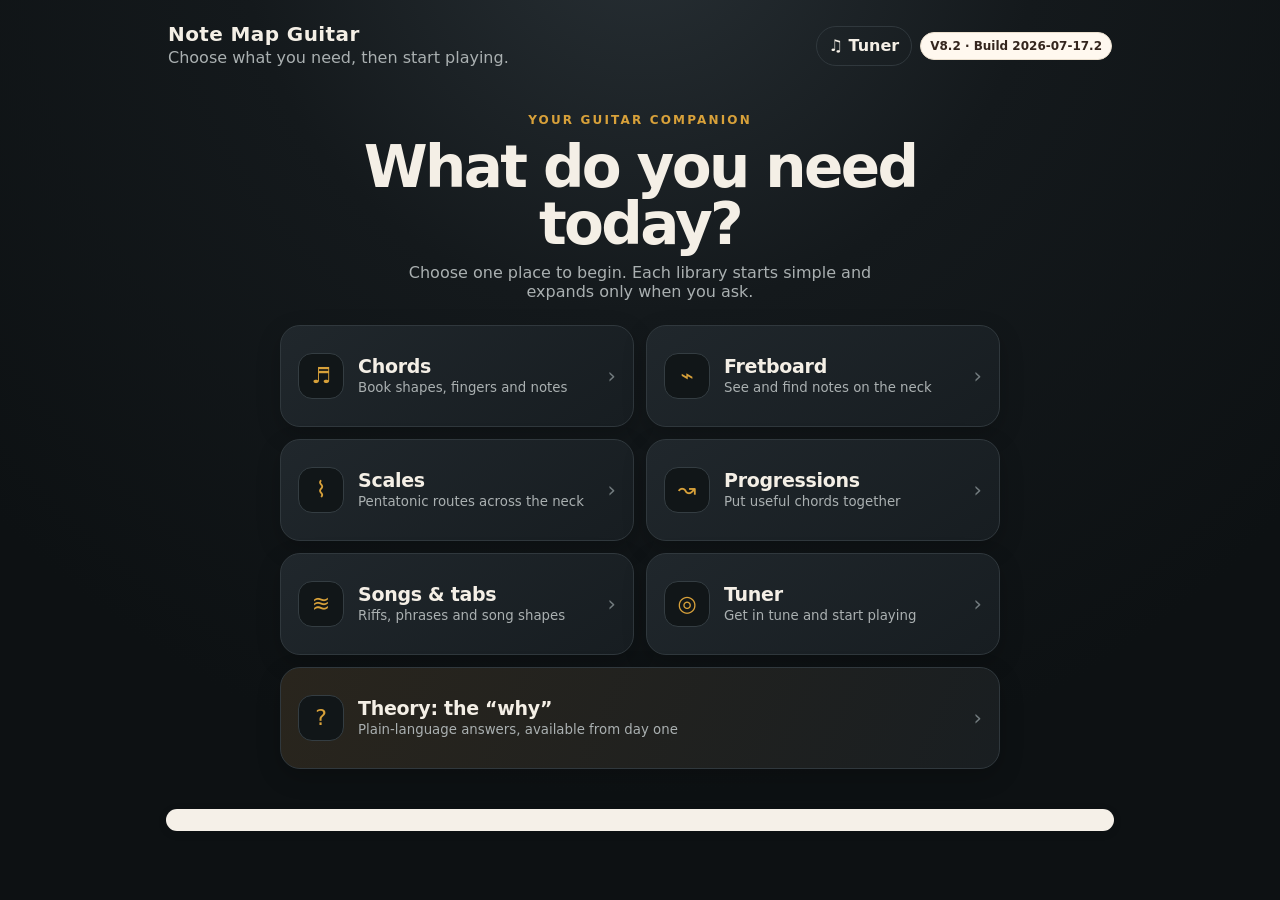
==== index.html @ 6a5e2e6e "Add files via upload" ====
<!doctype html>
<html lang="en">
<head>
<meta charset="utf-8" />
<meta name="viewport" content="width=device-width,initial-scale=1,viewport-fit=cover" />
<meta name="theme-color" content="#34251d" />
<meta name="apple-mobile-web-app-capable" content="yes" />
<meta name="apple-mobile-web-app-title" content="Note Map" />
<link rel="manifest" href="manifest.webmanifest" />
<title>Note Map Guitar V6.1</title>
<style>
*{box-sizing:border-box}
body{margin:0;background:#f6f3ee;color:#221f1c;font-family:system-ui,-apple-system,BlinkMacSystemFont,"Segoe UI",sans-serif;-webkit-text-size-adjust:100%}
.app{max-width:1220px;margin:auto;padding:max(14px,env(safe-area-inset-top)) 10px 24px}
header{display:flex;justify-content:space-between;gap:12px;margin-bottom:10px}
h1{font-size:28px;line-height:1.05;margin:0}
header p{margin:4px 0 0;color:#6d6258}
header b{background:#34251d;color:#fff8ef;border-radius:12px;padding:8px 10px;height:max-content}
.hint{display:none;background:#fff8df;border:1px solid #eadfce;color:#5b4730;padding:10px 12px;border-radius:12px;margin-bottom:10px;font-size:14px;font-weight:800}
.card{background:#fff;padding:11px;border-radius:12px;box-shadow:0 2px 12px #0000000f;margin-bottom:10px}
.mode{max-width:360px}
.controls{display:grid;grid-template-columns:repeat(4,minmax(135px,1fr));gap:9px}
.coach{display:grid;grid-template-columns:1.1fr 1fr;gap:10px;align-items:stretch}
.coach-panel{background:#fff8ef;border:1px solid #eadfce;border-radius:12px;padding:12px}
.coach-panel{grid-column:1/-1}
.coach-panel h2{font-size:21px;margin:0 0 5px}
.coach-panel p{margin:0;color:#554a41}
.coach-form{display:grid;grid-template-columns:1fr 1fr 1fr 1fr;gap:9px;margin-top:10px}
.practice-card{background:#fff;border:1px solid #eadfce;border-radius:12px;padding:12px}
.practice-card h3{font-size:18px;margin:0 0 5px}
.practice-card p{margin:0 0 9px;color:#4d453e}
.practice-steps{margin:0;padding-left:20px;color:#302a25}
.practice-steps li{margin:4px 0}
.practice-actions{display:flex;gap:8px;flex-wrap:wrap;margin-top:10px}
.pill{display:inline-flex;align-items:center;background:#34251d;color:#fff8ef;border-radius:999px;padding:5px 9px;font-size:12px;font-weight:900;margin-bottom:7px}
.hidden{display:none!important}
label{display:flex;flex-direction:column;gap:6px;font-weight:800;font-size:13px}
select,button{font-size:16px;padding:9px;border:1px solid #cfc7bf;border-radius:10px;background:#fffdfa;min-height:42px}
button{font-weight:900;cursor:pointer}
.buttons{display:flex;gap:8px;align-items:end}
.note-card{background:#fff8ef;border:1px solid #eadfce;border-radius:10px;padding:10px}
.note-card p{margin:4px 0 0;color:#5b5148}
.summary h2{font-size:19px;margin:0 0 4px}
.summary p,.explain p,.install p{margin:0;color:#4d453e}
.prog-line{display:flex;flex-wrap:wrap;gap:8px;margin-top:9px}
.prog-line button{border-radius:999px;min-height:36px;padding:7px 13px;background:#fffdfa}
.prog-line button.active{background:#34251d;color:#fff8ef;border-color:#34251d}
.phrase{display:flex;flex-wrap:wrap;gap:6px;margin-top:9px}
.phrase span{border:1px solid #d7ccc0;background:#fffdfa;border-radius:999px;padding:6px 10px;font-weight:900;transition:transform .18s ease,background .18s ease,color .18s ease}
.phrase .pause{background:#efe6dc;color:#65594f}
.phrase span.active{background:#34251d;color:#fff8ef;transform:translateY(-2px)}
.audio-card{display:flex;align-items:center;gap:8px;flex-wrap:nowrap;overflow-x:auto;-webkit-overflow-scrolling:touch}
.audio-card button{min-height:38px;padding:7px 12px;white-space:nowrap}
.audio-card span{font-size:13px;color:#5b5148;font-weight:800}
.action-title{font-weight:900;color:#221f1c;font-size:18px;margin-right:4px;white-space:nowrap}
.focus-meta{background:#fff8ef;border:1px solid #eadfce;border-radius:999px;padding:7px 10px;color:#3d332b!important}
.inline-select{flex-direction:row;align-items:center;background:#fff8ef;border:1px solid #eadfce;border-radius:999px;padding:5px 7px 5px 10px;gap:8px}
.inline-select select{min-height:34px;padding:5px 8px}
.details-toggle{margin-left:auto}
.neck{overflow-x:auto;background:#34251d;padding:10px;border-radius:14px;box-shadow:inset 0 0 0 1px #ffffff14;margin-bottom:10px;-webkit-overflow-scrolling:touch}
.book-wrap{min-width:360px;background:#fffdfa;border-radius:12px;padding:10px;display:flex;justify-content:center}
.book-chart{width:min(420px,92vw);height:auto;display:block}
.early-chord-stack{display:grid;grid-template-columns:minmax(520px,1.5fr) minmax(280px,.75fr);gap:10px;align-items:start}.early-chord-stack .neck{margin-bottom:0}.early-chord-stack .book-wrap{min-width:280px;height:100%}@media(max-width:760px){.early-chord-stack{grid-template-columns:1fr}.early-chord-stack .book-wrap{min-width:260px}.audio-card{gap:6px}.focus-meta{display:none!important}}

.book-grid{stroke:#2d2925;stroke-width:4;stroke-linecap:round}
.book-nut{stroke:#2d2925;stroke-width:9;stroke-linecap:round}
.book-barre{fill:#5a99e6;opacity:.85}
.book-dot{fill:#5a99e6;stroke:#3979c4;stroke-width:3}
.book-label{fill:#fff;font-size:26px;font-weight:900;text-anchor:middle;dominant-baseline:middle}
.book-top{fill:#221f1c;font-size:30px;font-weight:900;text-anchor:middle}
.book-fret-label{fill:#221f1c;font-size:24px;font-weight:900;text-anchor:end}
.tonnetz{min-width:680px;background:#2b1f18;border-radius:12px;padding:10px;color:#fff8ef}
.tonnetz svg{width:100%;height:360px;display:block}
.tonnetz-line{stroke:#ffffff35;stroke-width:2}
.tonnetz-note{fill:#5b463b;stroke:#ffffff66;stroke-width:2}
.tonnetz-note.in-key{fill:#a6e6a2;stroke:#f1fff7}
.tonnetz-note.root{fill:#ffdd68;stroke:#fff8cb}
.tonnetz-note.chord{fill:#82c7ff;stroke:#e5f5ff}
.tonnetz-triangle.major{fill:#82c7ff33;stroke:#82c7ff;stroke-width:2}
.tonnetz-triangle.minor{fill:#c5a6ff33;stroke:#b999ff;stroke-width:2}
.tonnetz-chord-label{font-size:13px;font-weight:900;text-anchor:middle;dominant-baseline:middle;fill:#fff8ef;paint-order:stroke;stroke:#2b1f18;stroke-width:4}
.tonnetz-label{font-size:14px;font-weight:900;text-anchor:middle;dominant-baseline:middle;fill:#221f1c}
.tonnetz-label.out{fill:#dacdc2}
.tonnetz-caption{display:grid;grid-template-columns:repeat(3,minmax(160px,1fr));gap:8px;margin-top:8px}
.tonnetz-caption div{background:#fff8ef;color:#302a25;border-radius:8px;padding:8px;font-size:13px;font-weight:800}
.fretboard{min-width:520px}
.fretboard.all{min-width:930px}
.row{display:grid;grid-template-columns:38px 31px repeat(var(--frets),minmax(47px,1fr));align-items:center}
.row.no-nut{grid-template-columns:38px repeat(var(--frets),minmax(47px,1fr))}
.cell,.string,.fret,.nuthead{min-height:39px;display:flex;align-items:center;justify-content:center}
.fret{color:#e8ded5;font-size:12px;font-weight:800}
.nuthead{color:#e8ded5;font-size:10px;font-weight:900;text-transform:uppercase}
.string{color:#f8efe7;font-weight:900}
.cell{border-left:2px solid #ffffff3b;border-bottom:2px solid #ffffff2e}
.nutcell{border-left:5px solid #f5eadf;background:#2b1f18}
.row:last-child .cell{border-bottom:none}
.dot{width:30px;height:28px;border-radius:999px;display:flex;align-items:center;justify-content:center;font-weight:900;font-size:12px;border:2px solid #fffc}
.dot.playing{animation:pulseNote .42s ease-in-out 2;box-shadow:0 0 0 7px #fff4}
@keyframes pulseNote{50%{transform:scale(1.22)}}
.open-note{width:24px;min-width:24px;height:24px;border-radius:7px;display:flex;align-items:center;justify-content:center;font-weight:900;font-size:10px;border:1px solid #ffffff66}
.openmark,.mutemark{width:24px;height:24px;border-radius:999px;display:flex;align-items:center;justify-content:center;font-weight:900;font-size:12px;border:2px solid #f5eadf}
.openmark{background:transparent;color:#f5eadf}
.mutemark{background:#1f1712;color:#9b897d;border-color:#9b897d}
.root{background:#ffdd68;color:#221f1c}
.chord{background:#82c7ff;color:#09263e}
.scale{background:#a6e6a2;color:#173817}
.pattern{background:#13e87c;color:#042411;box-shadow:0 0 0 5px #13e87c66;border-color:#f1fff7}
.fingering{background:#f7a6ff;color:#321536}
.outside{background:#5b463b;color:#dacdc2;border-color:#ffffff47;opacity:.72}
.ghost{opacity:.11!important;filter:grayscale(1) saturate(.08);background:#625953!important;color:#b7aaa0!important;border-color:#ffffff1e!important;box-shadow:none!important}
.muted{background:#1f1712;color:#9b897d;border-color:#ffffff1f}
.explain h2{margin:0 0 6px;font-size:18px}
.bottom-legend{position:sticky;bottom:0;z-index:5;border:1px solid #eadfce;background:#fffdf8ee;backdrop-filter:blur(8px)}
.legend{display:flex;flex-wrap:wrap;gap:8px 12px;font-size:13px}
.legend span{display:inline-flex;align-items:center;gap:6px}
.legend i{width:16px;height:16px;border-radius:5px;border:1px solid #0002;display:inline-block}

.more-options{grid-column:1/-1;border:1px solid #eadfce;border-radius:12px;background:#fff8ef;padding:8px}
.more-options summary{font-weight:900;cursor:pointer}
.more-options .controls{box-shadow:none;margin-top:8px;padding:0;background:transparent}
.task-btn.active{background:#34251d;color:#fff8ef;border-color:#34251d}
.inline-prog{flex-basis:100%;display:flex;gap:7px;flex-wrap:wrap;margin-top:2px}
.inline-prog button{border-radius:999px;min-height:34px;padding:6px 11px}
.inline-prog button.active{background:#34251d;color:#fff8ef;border-color:#34251d}
.phrase-num{background:#34251d;color:#fff8ef;border-radius:999px;padding:3px 7px;font-weight:900;margin-right:4px}
@media(max-width:940px){.controls{grid-template-columns:1fr 1fr}.coach{grid-template-columns:1fr}.buttons{align-items:stretch;flex-direction:column}}

.header-actions{display:flex;align-items:center;gap:8px}.tuner-button{background:#34251d;color:#fff8ef;border:0;border-radius:999px;padding:9px 12px;font-weight:900;min-height:40px}.app.tuner-active > :not(header):not(#tunerScreen){display:none!important}.tuner-screen{max-width:760px;margin:8px auto 0}.tuner-panel{background:#fffdfa;border:1px solid #eadfce;border-radius:18px;padding:16px;box-shadow:0 12px 32px #34251d18}.tuner-top{display:flex;align-items:center;justify-content:space-between;gap:10px;margin-bottom:10px}.return-link{background:transparent;border:0;color:#34251d;font-weight:900;padding:8px 0}.tuner-pill{font-weight:900;text-align:center;color:#6d6258;text-transform:uppercase;letter-spacing:.06em;margin:4px 0 10px}.tuner-strings,.tuner-controls{display:flex;gap:7px;justify-content:center;flex-wrap:wrap;margin:10px 0}.tuner-strings button,.tuner-controls button{border:1px solid #d8cabc;background:#fff8ef;color:#34251d;border-radius:999px;padding:8px 11px;font-weight:900}.tuner-strings button.active{background:#34251d;color:#fff8ef}.tuner-note{text-align:center;margin:16px 0 6px}.tuner-note .big{font-size:72px;line-height:.9;font-weight:950;color:#221f1c}.tuner-note .oct{font-size:24px;font-weight:900;color:#5b5148}.tuner-meter{margin:18px auto 10px;max-width:650px}.meter-labels{display:flex;justify-content:space-between;font-weight:900;color:#6d6258;font-size:12px}.meter-track{position:relative;height:56px;border-radius:12px;background:linear-gradient(90deg,#c86d5d22,#ffdd6826,#78c17b26,#ffdd6826,#c86d5d22);border:1px solid #d9cbbf;overflow:hidden}.meter-track:before{content:"";position:absolute;left:50%;top:0;bottom:0;width:3px;background:#34251d88}.meter-ticks{position:absolute;inset:0;display:flex;justify-content:space-between;align-items:flex-end;padding:0 8px 4px;color:#7a6f65;font-size:11px}.meter-needle{position:absolute;left:50%;top:6px;width:5px;height:44px;border-radius:5px;background:#34251d;transform:translateX(-50%);transition:transform .16s ease-out;box-shadow:0 0 0 3px #fff8ef99}.meter-needle.tuned{background:#2d8c55;box-shadow:0 0 0 6px #2d8c5533}.tuner-message{text-align:center;font-size:24px;font-weight:950;margin:12px 0;color:#221f1c}.tuner-hz{text-align:center;color:#6d6258;font-weight:800}.tuner-status{text-align:center;color:#6d6258;min-height:22px;margin-top:8px}.mic-panel{max-width:560px;margin:8px auto 12px;background:#fff8ef;border:1px solid #e0d2c4;border-radius:14px;padding:10px}.mic-row{display:flex;justify-content:space-between;gap:12px;align-items:center;font-size:13px;color:#5b5148}.mic-meter{height:14px;border-radius:999px;background:#e6d9ca;overflow:hidden;margin-top:8px;border:1px solid #d3c4b5}.mic-meter div{height:100%;width:0%;background:linear-gradient(90deg,#c86d5d,#ffdd68,#2d8c55);transition:width .09s linear}.tuner-debug{text-align:center;color:#6d6258;font-size:12px;margin-top:7px;min-height:16px}.tuner-start{text-align:center;padding:26px 12px}.tuner-start h2{font-size:30px;margin:0 0 12px}.tuner-start p{white-space:pre-line;color:#5b5148}.tuner-error{background:#fff1ef;border:1px solid #e2bbb4;border-radius:14px;padding:12px;margin-top:10px;color:#7c3128}.sr-only{position:absolute!important;width:1px;height:1px;padding:0;margin:-1px;overflow:hidden;clip:rect(0,0,0,0);white-space:nowrap;border:0}.v8-theory-chain{padding:16px;margin-bottom:12px;border:1px solid #594a2e;border-radius:16px;background:#211f1a;color:#e8c786}.v8-theory-chain strong{display:block;line-height:1.45}.v8-theory-chain small{display:block;color:#b9aa8e;margin-top:5px}.v8-theory-contents{margin:0 0 10px;border-radius:999px!important;background:#20272c!important;color:var(--v8-ink)!important;border:1px solid var(--v8-line)!important}.v8-theory-card{min-height:0}.v8-theory-card .v8-theory-deck{font-size:18px;font-style:italic;color:#766550;margin:-7px 0 22px}.v8-theory-sub{padding:16px 0;border-top:1px solid #d5c9b9}.v8-theory-sub:first-of-type{border-top:0}.v8-theory-sub h4{font-size:19px;margin:0 0 7px;color:#2f4f58}.v8-theory-sub p{margin:0}.v8-theory-nav button:disabled{opacity:.35;cursor:not-allowed}
@media(max-width:620px){header{align-items:center}header p{display:none}h1{font-size:22px}.tuner-panel{padding:12px}.tuner-note .big{font-size:64px}.tuner-message{font-size:22px}.meter-track{height:52px}}
@media(max-width:620px){.controls,.coach-form{grid-template-columns:1fr}.mode{max-width:none}h1{font-size:24px}.app{padding-left:8px;padding-right:8px}.neck{padding:8px}.hint{display:block}.fretboard{min-width:500px}.row{grid-template-columns:36px 28px repeat(var(--frets),minmax(43px,1fr))}.row.no-nut{grid-template-columns:36px repeat(var(--frets),minmax(43px,1fr))}.cell,.string,.fret,.nuthead{min-height:37px}.dot{width:27px;height:25px;font-size:11px}.open-note,.openmark,.mutemark{width:22px;height:22px;font-size:10px}}
@media(orientation:landscape) and (max-height:520px){header p{display:none}.app{padding-top:6px}.controls{grid-template-columns:repeat(6,minmax(112px,1fr))}.coach{grid-template-columns:1fr 1fr}.coach-panel,.practice-card,.card{margin-bottom:7px;padding:8px}.summary h2{font-size:16px}.cell,.string,.fret,.nuthead{min-height:33px}.dot{width:26px;height:24px;font-size:11px}.neck{padding:7px}.row{grid-template-columns:36px 26px repeat(var(--frets),minmax(42px,1fr))}.row.no-nut{grid-template-columns:36px repeat(var(--frets),minmax(42px,1fr))}}

/* 5.0 compact action toolbar */
.audio-card.compact-toolbar,.audio-card{gap:6px;align-items:center}
.audio-card button{min-height:36px;padding:6px 10px;border-radius:999px}
.action-title{font-size:17px;max-width:42vw;overflow:hidden;text-overflow:ellipsis}
.inline-prog{width:100%;overflow-x:auto;flex-wrap:nowrap;padding-bottom:2px}
.inline-prog button{white-space:nowrap;flex:0 0 auto}
.task-btn.active{background:#34251d;color:#fff8ef;border-color:#34251d}
@media(max-width:760px){
  .audio-card{padding:8px;gap:5px}
  .audio-card button{font-size:14px;min-height:34px;padding:6px 8px}
  .action-title{font-size:16px;max-width:34vw}
  #audioHint{display:none!important}
  .coach-form{grid-template-columns:1fr 1fr}
  .controls{grid-template-columns:1fr 1fr}
}
@media(max-width:430px){
  .action-title{max-width:42vw;flex:1 0 auto}
  .audio-card{flex-wrap:wrap;overflow-x:hidden}
  .audio-card > button:not(.hidden){flex:0 0 auto}
  .inline-prog{order:20;flex-basis:100%}
}


/* V5 guided path */
.path-card{background:linear-gradient(180deg,#fffdfa,#fff7ed);border:1px solid #eadfce;border-radius:16px;padding:14px;margin-bottom:10px;box-shadow:0 12px 32px #34251d12}
.path-head{display:flex;align-items:center;justify-content:space-between;gap:8px}
.soft-button{background:#fffdfa;border:1px solid #d8cabc;color:#34251d;border-radius:999px;min-height:34px;padding:6px 10px}
.path-card h2{font-size:24px;margin:2px 0 5px}
.path-card p{margin:0;color:#51463f}
.path-next{display:grid;grid-template-columns:1fr auto;gap:12px;align-items:center;background:#fff;border:1px solid #eadfce;border-radius:14px;padding:12px;margin-top:12px}
.path-next h3{font-size:20px;margin:1px 0 4px}
.path-kicker{font-size:12px;font-weight:950;color:#6d6258;text-transform:uppercase;letter-spacing:.06em}
.path-next button{background:#34251d;color:#fff8ef;border:0;border-radius:999px;white-space:nowrap}
.path-steps{display:grid;grid-template-columns:repeat(6,minmax(90px,1fr));gap:7px;margin-top:10px}
.path-step{border:1px solid #e3d7cb;background:#fffdfa;border-radius:12px;padding:9px;min-height:78px}
.path-step.done{background:#e9f7e8;border-color:#a8d7a5}
.path-step.current{box-shadow:0 0 0 2px #34251d inset;background:#fff8ef}
.path-step .num{font-size:12px;font-weight:950;color:#6d6258}
.path-step .label{font-size:14px;font-weight:950;margin-top:3px}
.path-step .status{font-size:12px;color:#5b5148;margin-top:4px}
.path-details{margin-top:9px}
.path-details summary{font-weight:950;cursor:pointer;color:#34251d}
.explore-row{display:flex;gap:7px;flex-wrap:wrap;margin-top:8px}
.explore-row button{border-radius:999px;min-height:34px;padding:6px 10px}
#markStepDone{background:#e9f7e8;border-color:#a8d7a5}
.lesson-callout{background:#fff8ef;border:1px solid #eadfce;border-radius:12px;padding:10px;margin:8px 0 0;color:#3b322b;font-weight:850}
@media(max-width:760px){
  .path-next{grid-template-columns:1fr}
  .path-next button{width:100%}
  .path-steps{grid-template-columns:repeat(3,1fr)}
}
@media(max-width:430px){
  .path-steps{grid-template-columns:repeat(2,1fr)}
}


/* V5.1 calmer guided path */
.calm-path .path-card h2{}
.calm-path{background:#fffdfa}
.calm-path .path-next{grid-template-columns:1fr auto;background:#fff8ef}
.calm-path .path-steps{grid-template-columns:repeat(3,minmax(110px,1fr))}
.calm-path .path-step{min-height:64px}
.calm-path .path-step .status{display:none}
.calm-path .path-details{border-top:1px solid #eadfce;padding-top:8px}
@media(max-width:760px){.calm-path .path-steps{grid-template-columns:1fr 1fr}.calm-path .path-next{grid-template-columns:1fr}}


/* V5.2 release-candidate polish */
header b#buildLabel{font-size:12px;background:#fff8ef;border:1px solid #eadfce;border-radius:999px;padding:6px 9px;color:#34251d}
.link-button{border:0;background:transparent;color:#34251d;text-decoration:underline;min-height:auto;padding:0 4px;font-size:inherit;font-weight:900}
.path-next button{font-size:17px}
.coach-panel{opacity:.96}
.tuner-meter.idle .meter-needle{opacity:0}
.tuner-meter.listening .meter-track{background:#eee5dc}
.tuner-meter.tuned .meter-track{background:linear-gradient(90deg,#d8eee0,#b9e8c8,#66bd7a,#b9e8c8,#d8eee0)}
.tuner-message.tuned{color:#1d7b43}
@media(max-width:760px){header{gap:8px}header b#buildLabel{display:block;margin-top:4px}.hint{font-size:13px}}


/* V5.3 connected lesson view */
.guided-lesson{background:#fff8ef;border:1px solid #dfcfbd;border-radius:15px;padding:12px;margin:8px 0;display:grid;grid-template-columns:1fr auto;gap:8px;align-items:center}
.guided-lesson.hidden{display:none}.guided-lesson h2{margin:3px 0;font-size:22px}.guided-lesson p{margin:0;color:#554a42}
.lesson-sequence{grid-column:1/-1;display:flex;gap:7px;align-items:center;flex-wrap:wrap;margin-top:2px}
.guided-lesson #exitLesson{font-size:12px;min-height:28px;padding:4px 8px;align-self:start}
.learner-library{margin-top:14px}.learner-library h3{margin:0 0 8px}.learner-tool-grid{display:grid;grid-template-columns:1fr 1fr;gap:9px}.learner-tool-grid button{text-align:left;background:#fff;border:1px solid #dccdbf;border-radius:13px;padding:12px}.learner-tool-grid strong,.learner-tool-grid small{display:block}.learner-tool-grid small{margin-top:4px;color:#66594f}
@media(max-width:620px){.learner-tool-grid{grid-template-columns:1fr}}
.lesson-chip{border:1px solid #d7c7b6;background:#fff;border-radius:999px;padding:8px 13px;font-weight:950}
.lesson-chip.active{background:#34251d;color:#fff8ef}
body.lesson-active .coach{display:none}
@media(max-width:760px){.guided-lesson{grid-template-columns:1fr}.guided-lesson #exitLesson{justify-self:start}}
@media(orientation:landscape) and (max-height:600px){
 body.lesson-active .path-card,body.lesson-active .coach{display:none}
 .guided-lesson{padding:7px 10px;margin:4px 0}.guided-lesson h2{font-size:18px}.guided-lesson p{font-size:13px}
 .card.audio-card{margin:4px 0;padding:6px}.lesson-sequence{gap:4px}.lesson-chip{padding:5px 10px}
}

/* V5.4 repair/QA */
#board{transition:opacity .15s ease}#board.board-changing{opacity:.38}
.cell .dot.fingering{position:relative;left:27%}
#board.physical-board .dot.pattern,#board.physical-board .dot.root,#board.physical-board .dot.chord{position:relative;left:24%}
.guided-lesson + .compact-toolbar{margin-top:4px}
body.lesson-active .manual-mode-card,body.lesson-active #manualModeCard{display:none!important}
.qa-debug{position:fixed;right:8px;bottom:8px;z-index:9999;max-width:330px;background:#1f1b18;color:#fff;padding:10px;border-radius:10px;font-size:11px;box-shadow:0 8px 28px #0006}
.qa-debug pre{white-space:pre-wrap;margin:6px 0 0}.qa-debug.hidden{display:none}
.lesson-chip{touch-action:manipulation}
@media(max-width:760px){.coach-form{grid-template-columns:1fr 1fr}.compact-toolbar button{max-width:32vw}.guided-lesson .lesson-sequence{order:2}}

/* V6 — two distinct products */
.legacy-ui,.legacy-mode-card{display:none!important}
.v6-screen{background:#fffdfa;border:1px solid #eadfce;border-radius:18px;padding:16px;margin:10px 0}
.v6-home{background:linear-gradient(180deg,#fffdfa,#fff7ee)}
.v6-hero{text-align:center;max-width:620px;margin:4px auto 18px}
.v6-hero h2{font-size:30px;margin:5px 0}.v6-hero p,.v6-lead{color:#5b5148}
.v6-choice-grid{display:grid;grid-template-columns:1fr 1fr;gap:12px;max-width:820px;margin:auto}
.v6-choice{display:grid;grid-template-columns:auto 1fr;grid-template-rows:auto auto;text-align:left;gap:2px 12px;padding:18px;border-radius:16px;border:1px solid #dacbbd;background:#fff;min-height:116px}
.v6-choice:hover,.v6-choice:focus{box-shadow:0 0 0 3px #34251d22}
.v6-choice .choice-icon{grid-row:1/3;font-size:26px;align-self:center}.v6-choice strong{font-size:21px}.v6-choice small{color:#5b5148;font-weight:700;line-height:1.35}
.tuner-choice{grid-column:1/-1;min-height:82px}
.v6-section-head{display:flex;justify-content:space-between;align-items:center;gap:10px}
.learn-next-card{display:grid;grid-template-columns:1fr auto;gap:16px;align-items:center;background:#fff8ef;border:1px solid #e1d1c0;border-radius:16px;padding:16px;margin-top:12px}
.learn-next-card h2{font-size:27px;margin:3px 0}.learn-next-card p{margin:0 0 6px;color:#554a42}
.learn-next-card button{background:#34251d;color:#fff8ef;border:0;border-radius:999px;padding:12px 24px}
.v6-journey{margin-top:12px;border-top:1px solid #eadfce;padding-top:10px}.v6-journey summary{font-weight:950;cursor:pointer}
.v6-tool-grid{display:grid;grid-template-columns:repeat(2,1fr);gap:10px;margin-top:14px}
.v6-tool-grid button{display:flex;flex-direction:column;align-items:flex-start;text-align:left;min-height:105px;padding:16px;border-radius:14px}
.v6-tool-grid strong{font-size:20px}.v6-tool-grid small{color:#5b5148;margin-top:5px;line-height:1.35}
.v6-workbench-bar{display:grid;grid-template-columns:auto 1fr auto;align-items:center;gap:10px;background:#34251d;color:#fff8ef;padding:8px 10px;border-radius:12px;margin:8px 0}
.v6-workbench-bar button{background:#fff8ef;color:#34251d;min-height:34px;padding:6px 10px}.v6-workbench-bar strong{text-align:center;font-size:18px}
body.v6-home-route #manualModeCard,body.v6-home-route #mapControls,body.v6-home-route #chordControls,body.v6-home-route #progControls,body.v6-home-route #soloControls,body.v6-home-route .guided-lesson,body.v6-home-route .compact-toolbar,body.v6-home-route .neck,body.v6-home-route #toggleDetails,body.v6-home-route .lesson-extra,body.v6-home-route .bottom-legend{display:none!important}
body.v6-learn-hub #manualModeCard,body.v6-learn-hub #mapControls,body.v6-learn-hub #chordControls,body.v6-learn-hub #progControls,body.v6-learn-hub #soloControls,body.v6-learn-hub .guided-lesson,body.v6-learn-hub .compact-toolbar,body.v6-learn-hub .neck,body.v6-learn-hub #toggleDetails,body.v6-learn-hub .lesson-extra,body.v6-learn-hub .bottom-legend{display:none!important}
body.v6-explore-hub #manualModeCard,body.v6-explore-hub #mapControls,body.v6-explore-hub #chordControls,body.v6-explore-hub #progControls,body.v6-explore-hub #soloControls,body.v6-explore-hub .guided-lesson,body.v6-explore-hub .compact-toolbar,body.v6-explore-hub .neck,body.v6-explore-hub #toggleDetails,body.v6-explore-hub .lesson-extra,body.v6-explore-hub .bottom-legend{display:none!important}
body.v6-workbench #v6Home,body.v6-workbench #v6LearnHub,body.v6-workbench #v6ExploreHub{display:none!important}
body.v6-guided #v6Home,body.v6-guided #v6LearnHub,body.v6-guided #v6ExploreHub,body.v6-guided #v6WorkbenchBar{display:none!important}
body.v6-guided #manualModeCard,body.v6-guided #mapControls,body.v6-guided #chordControls,body.v6-guided #progControls,body.v6-guided #soloControls{display:none!important}
body.v6-guided .compact-toolbar{justify-content:center}
body.v6-guided .focus-meta,body.v6-guided #toggleDiagramView,body.v6-guided #toggleInlineLabels,body.v6-guided #prevInlineShape,body.v6-guided #nextInlineShape,body.v6-guided #prevInlineProgShape,body.v6-guided #nextInlineProgShape{display:none!important}
body.v6-guided .compact-toolbar button:not(#playCurrent):not(#markStepDone){display:none!important}
body.v6-guided .compact-toolbar label{display:none!important}
body.v6-workbench #manualModeCard{display:none!important}
body.v6-workbench .guided-lesson{display:none!important}
#progControls label:nth-child(2){display:flex!important}
@media(max-width:760px){
 .v6-choice-grid,.v6-tool-grid{grid-template-columns:1fr}.tuner-choice{grid-column:auto}
 .learn-next-card{grid-template-columns:1fr}.learn-next-card button{width:100%}
 .v6-workbench-bar{grid-template-columns:1fr auto}.v6-workbench-bar strong{grid-column:1/-1;grid-row:1;text-align:left}.v6-workbench-bar button{grid-row:2}
 .v6-choice strong{font-size:19px}
}

/* V8 — Nordic Instrument UI */
:root{--v8-bg:#101417;--v8-panel:#191f23;--v8-panel2:#20272c;--v8-ink:#f4efe6;--v8-muted:#aab0b1;--v8-amber:#d8a13a;--v8-line:#30383d;--v8-green:#8aa38c;--v8-shadow:0 18px 45px #0007}
body{background:radial-gradient(circle at 50% -10%,#283035 0,#14191c 34%,#0d1113 75%);color:var(--v8-ink);min-height:100vh}
.app{max-width:980px;padding:18px 16px 40px}.v6-header{border:0;background:transparent;color:var(--v8-ink);padding:6px 2px 16px}.v6-header h1{font-size:20px;letter-spacing:.02em}.v6-header p{color:var(--v8-muted);margin-top:3px}.v6-header b{color:#7f878a;font-size:11px}.v6-build-note{display:none}
button,select{font:inherit}.soft-button,.tuner-button,.return-link{background:transparent!important;border:1px solid var(--v8-line)!important;color:var(--v8-ink)!important;border-radius:999px!important}
.v8-home{max-width:720px;margin:0 auto;padding:20px 0 40px}.v8-eyebrow{display:block;text-align:center;color:var(--v8-amber);font-size:12px;font-weight:900;letter-spacing:.18em;text-transform:uppercase}.v8-home h2{text-align:center;font-size:clamp(34px,8vw,58px);line-height:.98;margin:12px auto 10px;max-width:620px;letter-spacing:-.045em}.v8-intro{text-align:center;color:var(--v8-muted);font-size:16px;margin:0 auto 24px;max-width:480px}
.v8-grid{display:grid;grid-template-columns:repeat(2,1fr);gap:12px}.v8-card{position:relative;overflow:hidden;display:grid;grid-template-columns:48px 1fr auto;align-items:center;gap:12px;text-align:left;min-height:102px;padding:17px;border:1px solid var(--v8-line);border-radius:20px;background:linear-gradient(145deg,#20272c,#171d21);color:var(--v8-ink);box-shadow:0 8px 24px #0003;transition:transform .2s ease,border-color .2s ease,background .2s ease}.v8-card:hover,.v8-card:focus-visible{transform:translateY(-2px);border-color:#6d5a34;background:linear-gradient(145deg,#252d32,#1a2024)}.v8-icon{width:46px;height:46px;border-radius:14px;background:#111618;border:1px solid #343d42;display:grid;place-items:center;color:var(--v8-amber);font-size:22px}.v8-card strong{display:block;font-size:19px;letter-spacing:-.015em}.v8-card small{display:block;color:var(--v8-muted);margin-top:3px;line-height:1.25}.v8-arrow{color:#737c7f;font-size:21px}.v8-card[data-section="theory"]{grid-column:1/-1;background:linear-gradient(115deg,#29251d,#191e21)}
.v8-section{max-width:760px;margin:0 auto;background:linear-gradient(180deg,#1b2125,#151a1d);border:1px solid var(--v8-line);border-radius:24px;padding:18px;box-shadow:var(--v8-shadow)}.v8-section-head{display:flex;align-items:center;justify-content:space-between;gap:12px;margin-bottom:18px}.v8-section-head h2{font-size:30px;margin:0;letter-spacing:-.035em}.v8-section-head p{color:var(--v8-muted);margin:4px 0 0}.v8-back{width:42px;height:42px;padding:0!important;border-radius:50%!important}.v8-list{display:grid;gap:10px}.v8-item{width:100%;display:grid;grid-template-columns:1fr auto;align-items:center;text-align:left;padding:15px 16px;border-radius:16px;border:1px solid var(--v8-line);background:#20272c;color:var(--v8-ink)}.v8-item strong{font-size:17px}.v8-item small{display:block;color:var(--v8-muted);margin-top:3px}.v8-item span:last-child{color:var(--v8-amber)}.v8-more{margin-top:12px;width:100%;border:1px dashed #6a5732!important;background:#211f1a!important;color:#e3bd73!important;border-radius:16px!important;padding:13px!important}.v8-tier{display:none}.v8-tier.revealed{display:grid;gap:10px;animation:v8Reveal .28s ease both}@keyframes v8Reveal{from{opacity:0;transform:translateY(-8px)}to{opacity:1;transform:none}}
.v8-theory-card{background:#f0e9dc;color:#251f19;border-radius:18px;padding:24px;min-height:340px}.v8-theory-count{color:#8b795c;font-size:12px;font-weight:900;text-transform:uppercase;letter-spacing:.12em}.v8-theory-card h3{font-size:30px;line-height:1.05;margin:16px 0}.v8-theory-card p{font-size:17px;line-height:1.55;color:#4e4438}.v8-theory-nav{display:grid;grid-template-columns:1fr auto 1fr;gap:10px;align-items:center;margin-top:14px}.v8-theory-nav button:last-child{justify-self:end}.v8-theory-nav span{color:var(--v8-muted);font-size:12px}.v8-theory-select{width:100%;margin-top:12px;background:#20272c;color:var(--v8-ink);border:1px solid var(--v8-line);padding:12px;border-radius:12px}
.v6-workbench-bar{background:#181e22;border:1px solid var(--v8-line);color:var(--v8-ink);border-radius:16px;box-shadow:0 10px 28px #0004}.v6-workbench-bar button{background:#222a2f!important;color:var(--v8-ink)!important;border:1px solid var(--v8-line)!important}.card,.coach,.neck,.audio-card{background:#f5f0e8;color:#251f19;border-color:#d3c7b8}.compact-toolbar{border-radius:16px}.compact-toolbar button{border-radius:999px}.neck{box-shadow:0 14px 36px #0005}

.v8-focus{max-width:760px;margin:0 auto 10px;background:linear-gradient(180deg,#1b2125,#151a1d);border:1px solid var(--v8-line);border-radius:22px;padding:14px;box-shadow:var(--v8-shadow)}
.v8-focus.hidden{display:none}.v8-focus-top{display:flex;align-items:center;gap:10px}.v8-focus-top button{flex:0 0 auto}.v8-focus-title{min-width:0}.v8-focus-title strong{display:block;font-size:21px;color:var(--v8-ink)}.v8-focus-title small{display:block;color:var(--v8-muted);margin-top:2px}.v8-choice-row{display:flex;gap:8px;overflow-x:auto;padding:12px 1px 2px;scrollbar-width:none}.v8-choice-row::-webkit-scrollbar{display:none}.v8-choice{flex:0 0 auto;border:1px solid var(--v8-line)!important;background:#20272c!important;color:var(--v8-ink)!important;border-radius:999px!important;padding:9px 13px!important;min-height:38px!important}.v8-choice.active{background:var(--v8-amber)!important;color:#17130d!important;border-color:var(--v8-amber)!important}.v8-view-row{display:flex;gap:7px;flex-wrap:wrap;margin-top:10px}.v8-view-row button{border-radius:999px!important;background:#20272c!important;color:var(--v8-ink)!important;border:1px solid var(--v8-line)!important}.v8-view-row button.active{border-color:var(--v8-amber)!important;color:var(--v8-amber)!important}
body.v8-focused #manualModeCard,body.v8-focused #mapControls,body.v8-focused #chordControls,body.v8-focused #progControls,body.v8-focused #soloControls,body.v8-focused #toggleDetails,body.v8-focused .lesson-extra,body.v8-focused .bottom-legend{display:none!important}
body.v8-focused #v6WorkbenchBar{display:none!important}body.v8-focused .compact-toolbar{display:flex!important}body.v8-focused .neck{display:block!important}
body.v8-focused .compact-toolbar button:not(#playCurrent):not(#playPhrase):not(#newPhrase):not(#loopProgression),body.v8-focused .compact-toolbar label{display:none!important}

body.v6-home-route #v8Section{display:none!important}body.v8-section-open #v6Home{display:none!important}body.v8-section-open #v8Section{display:block!important}body.v8-section-open #v6WorkbenchBar,body.v8-section-open #manualModeCard,body.v8-section-open #mapControls,body.v8-section-open #chordControls,body.v8-section-open #progControls,body.v8-section-open #soloControls,body.v8-section-open .compact-toolbar,body.v8-section-open .neck,body.v8-section-open #toggleDetails,body.v8-section-open .lesson-extra,body.v8-section-open .bottom-legend{display:none!important}
@media(max-width:620px){.app{padding:10px 10px 28px}.v6-header{padding:5px 4px 10px}.v6-header p{display:none}.header-actions b{display:none}.v8-home{padding-top:12px}.v8-home h2{font-size:39px}.v8-grid{grid-template-columns:1fr;gap:9px}.v8-card,.v8-card[data-section="theory"]{grid-column:auto;min-height:82px;padding:13px;border-radius:17px}.v8-icon{width:42px;height:42px}.v8-section{border-radius:20px;padding:14px}.v8-section-head h2{font-size:26px}.v8-theory-card{padding:20px;min-height:390px}.v8-theory-card h3{font-size:27px}}

</style>
</head>
<body>
<main class="app">
<header class="v6-header">
<div><h1>Note Map Guitar</h1><p id="routeSubtitle">Learn one small thing, or explore the neck.</p></div>
<div class="header-actions"><button id="v6HomeBtn" class="soft-button hidden">Home</button><button id="openTunerBtn" class="tuner-button">♫ Tuner</button><b id="buildLabel">V8.2 · Build 2026-07-17.2</b></div>
</header>
<section class="hint v6-build-note">V6 Learn & Explore · <button id="clearCachedVersion" class="link-button" type="button">Clear cached version / reload</button></section>
<section id="tunerScreen" class="tuner-screen hidden" aria-live="polite">
  <div class="tuner-panel">
    <div class="tuner-top"><button id="returnFromTuner" class="return-link">‹ Return to App</button><label>Tuning: <select id="tunerPreset"><option value="standard">Standard</option><option value="dropD">Drop D</option></select></label></div>
    <div class="tuner-pill" id="tunerPresetTitle">STANDARD TUNING</div>
    <div id="tunerIntro" class="tuner-start">
      <h2>Tune your guitar</h2>
      <p>Note Map uses your microphone only while
the tuner is open.

Audio stays on this device and is not
recorded or uploaded.</p>
      <button id="startTuner">Start tuner</button>
      <div id="tunerError" class="tuner-error hidden"></div>
    </div>
    <div id="tunerLive" class="hidden">
      <div class="tuner-strings" id="tunerStrings"></div>
      <div class="mic-panel" aria-live="polite">
        <div class="mic-row"><strong>Mic signal</strong><span id="tunerSignalText">Not listening</span></div>
        <div class="mic-meter" aria-hidden="true"><div id="tunerSignalBar"></div></div>
        <div class="tuner-debug" id="tunerDebug">Press Start tuner, then play one string clearly.</div>
      </div>
      <div class="tuner-note"><div class="big" id="tunerNote">—</div><div class="oct" id="tunerOctave">Play one string</div></div>
      <div class="tuner-meter idle" id="tunerMeter" role="img" aria-label="Tuning meter from flat to sharp">
        <div class="meter-labels"><span>FLAT</span><span>IN TUNE</span><span>SHARP</span></div>
        <div class="meter-track"><div class="meter-ticks"><span>-50</span><span>-25</span><span>0</span><span>+25</span><span>+50</span></div><div id="tunerNeedle" class="meter-needle"></div></div>
      </div>
      <div class="tuner-message" id="tunerMessage">Play one string</div>
      <div class="tuner-hz" id="tunerHz">— Hz</div>
      <div class="tuner-status" id="tunerStatus">Auto detects the nearest guitar string.</div>
      <div class="tuner-controls"><button id="stopTuner">Stop listening</button></div>
      <div id="tunerSr" class="sr-only" aria-live="polite"></div>
    </div>
  </div>
</section>




<section id="v6Home" class="v8-home">
  <span class="v8-eyebrow">Your guitar companion</span>
  <h2>What do you need today?</h2>
  <p class="v8-intro">Choose one place to begin. Each library starts simple and expands only when you ask.</p>
  <div class="v8-grid">
    <button class="v8-card" data-section="chords"><span class="v8-icon">♬</span><span><strong>Chords</strong><small>Book shapes, fingers and notes</small></span><span class="v8-arrow">›</span></button>
    <button class="v8-card" data-section="fretboard"><span class="v8-icon">⌁</span><span><strong>Fretboard</strong><small>See and find notes on the neck</small></span><span class="v8-arrow">›</span></button>
    <button class="v8-card" data-section="scales"><span class="v8-icon">⌇</span><span><strong>Scales</strong><small>Pentatonic routes across the neck</small></span><span class="v8-arrow">›</span></button>
    <button class="v8-card" data-section="progressions"><span class="v8-icon">↝</span><span><strong>Progressions</strong><small>Put useful chords together</small></span><span class="v8-arrow">›</span></button>
    <button class="v8-card" data-section="songs"><span class="v8-icon">≋</span><span><strong>Songs & tabs</strong><small>Riffs, phrases and song shapes</small></span><span class="v8-arrow">›</span></button>
    <button class="v8-card" data-section="tuner"><span class="v8-icon">◎</span><span><strong>Tuner</strong><small>Get in tune and start playing</small></span><span class="v8-arrow">›</span></button>
    <button class="v8-card" data-section="theory"><span class="v8-icon">?</span><span><strong>Theory: the “why”</strong><small>Plain-language answers, available from day one</small></span><span class="v8-arrow">›</span></button>
  </div>
</section>
<section id="v8Section" class="v8-section hidden" aria-live="polite">
  <div class="v8-section-head"><button id="v8Back" class="v8-back return-link">‹</button><div><h2 id="v8SectionTitle">Chords</h2><p id="v8SectionIntro"></p></div><span></span></div>
  <div id="v8SectionContent"></div>
</section>
<section id="v6LearnHub" class="hidden"></section><section id="v6ExploreHub" class="hidden"></section>
<section id="v8Focus" class="v8-focus hidden">
  <div class="v8-focus-top"><button id="v8FocusBack" class="v8-back return-link">‹</button><div class="v8-focus-title"><strong id="v8FocusTitle">Chord Library</strong><small id="v8FocusSubtitle"></small></div></div>
  <div id="v8ChoiceRow" class="v8-choice-row"></div>
  <div id="v8ViewRow" class="v8-view-row"></div>
</section>
<section id="v6WorkbenchBar" class="v6-workbench-bar hidden"><button id="workbenchBack">‹ Menu</button><strong id="workbenchTitle">Chords</strong><button id="workbenchHome">Home</button></section>
<section class="path-card calm-path legacy-ui" id="pathCard">
  <div class="path-head">
    <span class="pill">Learn</span>
    <button id="resetPath" class="soft-button" type="button">Reset progress</button>
  </div>
  <h2>One small thing to try</h2>
  <p id="pathSummary">No need to understand the whole app. Start with the next playable step.</p>
  <div class="path-next">
    <div>
      <div class="path-kicker">Suggested next step</div>
      <h3 id="nextStepTitle">Learn E major</h3>
      <p id="nextStepWhy">A friendly first chord that appears in hundreds of songs.</p>
    </div>
    <button id="startNextStep" type="button">Start practice</button>
  </div>
  <details class="path-details">
    <summary>Show the full learning path</summary>
    <div id="pathSteps" class="path-steps"></div>
  </details>
  <details class="path-details">
    <summary>Choose another activity</summary>
    <div class="explore-row">
      <button type="button" data-jump-level="early" data-jump-goal="chordShapes">Chords</button>
      <button type="button" data-jump-level="practice" data-jump-goal="scalePractice">Scales</button>
      <button type="button" data-jump-level="practice" data-jump-goal="progressions">Progressions</button>
      <button type="button" data-jump-level="practice" data-jump-goal="soloTrainer">Soloing</button>
      <button type="button" data-jump-level="harmony" data-jump-goal="tonnetz">Harmony</button>
      <button type="button" data-jump-level="manual">Manual controls</button>
    </div>
  </details>
</section>
<section class="coach legacy-ui">
<div class="coach-panel">
<span class="pill">Explore freely</span>
<h2>Choose a practice area</h2>
<p>Use this when you want to choose the chord, scale, progression, or map yourself.</p>
<div class="coach-form">
<label>Level<select id="skillLevel"><option value="early">Early Learner</option><option value="practice">Intermediate Practice</option><option value="harmony">Harmony Explorer</option><option value="manual">Manual controls</option></select></label>
<label id="todayGoalWrap">Practice area<select id="todayGoal"></select></label>
<label id="coachRootWrap"><span id="coachRootLabel">Chord</span><select id="coachRoot"></select></label>
<label id="coachChordTypeWrap">Sound<select id="coachChordType"><option value="major">Major</option><option value="minor">Minor</option><option value="minor7">Minor 7</option><option value="major7">Major 7</option><option value="dominant7">Dominant 7</option><option value="sus2">Sus2</option><option value="sus4">Sus4</option></select></label>
<label id="coachChordLabelsWrap" class="hidden">Show<select id="coachChordLabels"><option value="fingers">Finger numbers</option><option value="notes">Note names</option></select></label>
<label id="coachNoteWrap">Show note<select id="coachNote"></select></label>
<label id="coachPentTypeWrap">Pentatonic<select id="coachPentType"><option value="majorPent">Major pentatonic</option><option value="minorPent">Minor pentatonic</option></select></label>
</div>
</div>
</section>

<section id="manualModeCard" class="legacy-mode-card card mode hidden"><label>Manual Controls<select id="mode"><option value="map">Scale map</option><option value="chord">Chord shape</option><option value="progression">Progression</option><option value="solo">Solo trainer</option></select></label></section>

<section id="mapControls" class="card controls">
<label>Key<select id="key"></select></label>
<label>Scale<select id="scale"><option value="chromatic">All notes</option><option value="singleNote">Single note</option><option value="major">Major</option><option value="minor">Natural minor</option><option value="majorPent">Major pentatonic</option><option value="minorPent">Minor pentatonic</option><option value="blues">Minor blues</option><option value="mixolydian">Mixolydian</option><option value="dorian">Dorian</option><option value="byzantine">Byzantine · Double Harmonic Major</option></select></label>
<label>Display<select id="display"><option value="notes">Note names</option><option value="degrees">Scale degrees</option></select></label>
<details class="more-options"><summary>More options</summary><div class="controls">
<label>Pattern<select id="pattern"><option value="none">Auto pattern</option><option value="p1">Pattern 1</option><option value="p2">Pattern 2</option><option value="p3">Pattern 3</option><option value="p4">Pattern 4</option><option value="p5">Pattern 5</option></select></label>
<label>Neck area<select id="mapWindow"><option value="auto">Auto</option><option value="0">Open-7</option><option value="3">3-9</option><option value="5">5-11</option><option value="7">7-13</option><option value="10">10-16</option><option value="all">All 0-15</option></select></label>
<label>Add a chord highlight<select id="overlay"><option value="none">None</option><option value="major">Major chord</option><option value="minor">Minor chord</option><option value="minor7">Minor 7 chord</option><option value="major7">Major 7 chord</option><option value="dominant7">Dominant 7 chord</option><option value="sus2">Sus2 chord</option><option value="sus4">Sus4 chord</option></select></label>
<label class="hidden">Scale action<select id="scaleAction"><option value="exploreScale">Explore</option><option value="practiceScale">Practice</option><option value="hearKey">Hear</option></select></label>
</div></details>
</section>

<section id="chordControls" class="card controls hidden">
<label>Root<select id="chordRoot"></select></label>
<label>Chord type<select id="chordType"><option value="major">Major</option><option value="minor">Minor</option><option value="minor7">Minor 7</option><option value="major7">Major 7</option><option value="dominant7">Dominant 7</option><option value="sus2">Sus2</option><option value="sus4">Sus4</option></select></label>
<label>Chord shape<select id="shapeStyle"><option value="open">Standard / open shapes</option><option value="all">Alternate voicings</option><option value="easy">Small three-string shapes</option><option value="movable">Barre and movable shapes</option><option value="triad">Small triads only</option></select></label>
<label class="hidden">Show on chord<select id="chordLabels"><option value="fingers">Finger numbers</option><option value="notes">Note names</option></select></label>
<details class="more-options"><summary>More options</summary><div class="controls">
<label>Neck area<select id="chordWindow"><option value="auto">Auto</option><option value="0">Open-7</option><option value="3">3-9</option><option value="5">5-11</option><option value="7">7-13</option><option value="10">10-16</option><option value="12">12-18</option></select></label>
</div></details>
<div class="buttons hidden"><button id="prevShape">◀ Previous shape</button><button id="nextShape">Next shape ▶</button></div>
<div class="note-card lesson-extra hidden"><strong id="shapeName"></strong><p id="shapeText"></p></div>
</section>

<section id="progControls" class="card controls hidden">
<label>Key<select id="progKey"></select></label>
<label>Progression type<select id="progType"><option value="classic">Three-chord song</option><option value="pop">Four-chord pop</option><option value="dooWop">Oldies loop</option><option value="folk">Gentle folk loop</option><option value="sad">Sad progression</option><option value="romantic">Romantic</option><option value="suspense">Dark return</option><option value="minorWalk">Minor walk-down</option><option value="andalusian">Andalusian cadence</option><option value="blues">Blues</option><option value="quickBlues">Quick-change blues</option><option value="jazzBlues">Jazz blues</option><option value="turnaround">Turnaround</option><option value="funk">Funk groove</option><option value="modalRock">Rock progression</option><option value="plagal">Amen sound</option></select></label>
<label>Neck area<select id="near"><option value="auto">Auto</option><option value="0">Open / low</option><option value="5">Middle neck</option><option value="9">Upper neck</option></select></label>
<label class="hidden">Shape style<select id="progStyle"><option value="all">Automatic practical shapes</option><option value="easy">Small three-string shapes</option><option value="open">Open</option><option value="movable">Barre and movable shapes</option><option value="triad">Small triads only</option></select></label>
<label class="hidden">Show on chord<select id="progLabels"><option value="fingers">Finger numbers</option><option value="notes">Note names</option></select></label>
<div class="buttons hidden"><button id="prevChord">◀ Chord</button><button id="nextChord">Chord ▶</button></div>
<div class="buttons hidden"><button id="prevProgShape">◀ Shape</button><button id="nextProgShape">Shape ▶</button></div>
</section>

<section id="soloControls" class="card controls hidden">
<label>Key<select id="soloKey"></select></label>
<label>Scale<select id="soloScale"><option value="majorPent">Major pentatonic</option><option value="minorPent">Minor pentatonic</option><option value="blues">Minor blues</option></select></label>
<label class="hidden">Phrase type<select id="soloBlueprint"><option value="threeNote">3-note answer</option><option value="question">Question / answer</option><option value="resolve">Come home</option><option value="tension">Move away and return</option><option value="oneString">One-string phrase</option></select></label>
<label>Pattern / position<select id="soloArea"><option value="auto">Auto</option><option value="0">Open-7</option><option value="3">3-9</option><option value="5">5-11</option><option value="7">7-13</option><option value="10">10-16</option></select></label>
</section>

<section class="card summary lesson-extra hidden"><h2 id="title"></h2><p id="subtitle"></p><div id="progLine" class="prog-line hidden"></div></section>
<section id="guidedLesson" class="guided-lesson hidden">
<div><span id="lessonStep" class="pill">Guided lesson</span><h2 id="lessonTitle">Learn E major</h2><p id="lessonInstruction"></p></div>
<div id="lessonSequence" class="lesson-sequence"></div>
<button id="exitLesson" class="soft-button">Back to learning path</button>
</section>
<section class="card audio-card compact-toolbar"><span id="actionTitle" class="action-title"></span><span id="focusMeta" class="focus-meta"></span><button id="exploreScaleBtn" class="task-btn hidden">Explore</button><button id="practiceScaleBtn" class="task-btn hidden">Practice</button><button id="hearKeyBtn" class="task-btn hidden">Hear</button><label id="inlineChordLabelsWrap" class="inline-select hidden">Show<select id="inlineChordLabels"><option value="fingers">Finger numbers</option><option value="notes">Note names</option></select></label><button id="toggleInlineLabels" class="hidden">Notes</button><button id="prevInlineShape" class="hidden">‹ Shape</button><button id="nextInlineShape" class="hidden">Shape ›</button><button id="prevInlineChord" class="hidden">‹ Chord</button><button id="nextInlineChord" class="hidden">Chord ›</button><button id="loopProgression" class="hidden">Loop</button><button id="prevInlineProgShape" class="hidden">‹ Shape</button><button id="nextInlineProgShape" class="hidden">Shape ›</button><button id="prevCoachPattern" class="hidden">‹ Pattern</button><button id="nextCoachPattern" class="hidden">Pattern ›</button><button id="prevCoachRoot" class="hidden">‹ Chord</button><button id="nextCoachRoot" class="hidden">Chord ›</button><button id="prevCoachChordType" class="hidden">‹ Type</button><button id="nextCoachChordType" class="hidden">Type ›</button><button id="playCurrent">Play</button><button id="playPhrase">Hear phrase</button><button id="newPhrase" class="hidden">New phrase</button><button id="toggleDiagramView" class="hidden">Diagram</button><button id="markStepDone" class="hidden">Mark done</button><span id="audioHint"></span><div id="inlineProgression" class="inline-prog hidden"></div></section>
<section class="neck"><div id="board"></div></section>
<section class="card"><button id="toggleDetails">Show coaching notes</button></section>
<section class="practice-card lesson-extra hidden">
<span class="pill" id="practiceBadge">Suggested path</span>
<h3 id="practiceTitle"></h3>
<p id="practiceWhy"></p>
<ol id="practiceSteps" class="practice-steps"></ol>
</section>
<section class="card explain lesson-extra hidden"><h2 id="whyTitle">Why this works</h2><p id="why"></p></section>

<section class="card bottom-legend">
<div id="legend" class="legend"></div>
</section>
<aside id="qaDebug" class="qa-debug hidden"><strong>QA state</strong><pre id="qaDebugText"></pre></aside></main>
<script>
const N=["C","C#","D","D#","E","F","F#","G","G#","A","A#","B"], NF=["C","Db","D","Eb","E","F","Gb","G","Ab","A","Bb","B"];
const KEYS=["C","C#","Db","D","D#","Eb","E","F","F#","Gb","G","G#","Ab","A","A#","Bb","B"], KEY_ORDER=["A","A#","Bb","B","C","C#","Db","D","D#","Eb","E","F","F#","Gb","G","G#","Ab"], BEGINNER_ROOTS=[["A","A"],["B","B"],["C","C"],["D","D"],["E","E"],["F","F"],["G","G"]], TUNING=["E","B","G","D","A","E"];
const scales={
  chromatic:["All notes",[0,1,2,3,4,5,6,7,8,9,10,11],["1","b2","2","b3","3","4","b5","5","b6","6","b7","7"],"Every note on the fretboard."],
  singleNote:["One note",[0],["1"],"Every location of the selected note."],
  major:["Major scale",[0,2,4,5,7,9,11],["1","2","3","4","5","6","7"],"The major scale is the full seven-note home map. Chords, pentatonics and modes are filters on this same map."],
  minor:["Natural minor",[0,2,3,5,7,8,10],["1","2","b3","4","5","b6","b7"],"Natural minor changes the 3rd, 6th and 7th compared with major."],
  majorPent:["Major pentatonic",[0,2,4,7,9],["1","2","3","5","6"],"Major pentatonic removes the 4th and 7th from major. It is a safer, simpler route."],
  minorPent:["Minor pentatonic",[0,3,5,7,10],["1","b3","4","5","b7"],"Minor pentatonic gives the essential rock/blues minor sound."],
  blues:["Minor blues",[0,3,5,6,7,10],["1","b3","4","b5","5","b7"],"The blues scale is minor pentatonic plus the flat 5, a classic tension note."],
  mixolydian:["Mixolydian",[0,2,4,5,7,9,10],["1","2","3","4","5","6","b7"],"Mixolydian is major with a flat 7."],
  dorian:["Dorian",[0,2,3,5,7,9,10],["1","2","b3","4","5","6","b7"],"Dorian is minor with a natural 6."],
  byzantine:["Byzantine · Double Harmonic Major",[0,1,4,5,7,8,11],["1","♭2","3","4","5","♭6","7"],"A dramatic major scale with two distinctive wide jumps. Listen for F → G♯ and C → D♯ in E."]
};
const chords={
  none:["None","",[],""], major:["Major","",[0,4,7],"1-3-5"], minor:["Minor","m",[0,3,7],"1-b3-5"],
  minor7:["Minor 7","m7",[0,3,7,10],"1-b3-5-b7"], major7:["Major 7","maj7",[0,4,7,11],"1-3-5-7"],
  dominant7:["Dominant 7","7",[0,4,7,10],"1-3-5-b7"], dim:["Diminished","dim",[0,3,6],"1-b3-b5"], sus2:["Sus2","sus2",[0,2,7],"1-2-5"], sus4:["Sus4","sus4",[0,5,7],"1-4-5"]
};
const $=id=>document.getElementById(id), els={};
["openTunerBtn","tunerScreen","returnFromTuner","startTuner","stopTuner","tunerPreset","tunerPresetTitle","tunerIntro","tunerLive","tunerStrings","tunerError","tunerNote","tunerOctave","tunerMeter","tunerNeedle","tunerMessage","tunerHz","tunerStatus","tunerSignalBar","tunerSignalText","tunerDebug","tunerSr","skillLevel","todayGoalWrap","todayGoal","coachRootWrap","coachRootLabel","coachRoot","coachChordTypeWrap","coachChordType","coachChordLabelsWrap","coachChordLabels","coachNoteWrap","coachNote","coachPentTypeWrap","coachPentType","practiceBadge","practiceTitle","practiceWhy","practiceSteps","manualModeCard","mode","mapControls","chordControls","progControls","soloControls","key","scale","overlay","display","pattern","mapWindow","scaleAction","chordRoot","chordType","shapeStyle","chordLabels","chordWindow","prevShape","nextShape","prevInlineShape","nextInlineShape","prevInlineChord","nextInlineChord","loopProgression","prevInlineProgShape","nextInlineProgShape","inlineChordLabelsWrap","inlineChordLabels","toggleInlineLabels","shapeName","shapeText","progKey","progType","progStyle","progLabels","near","prevChord","nextChord","prevProgShape","nextProgShape","soloKey","soloScale","soloBlueprint","soloArea","actionTitle","focusMeta","exploreScaleBtn","practiceScaleBtn","hearKeyBtn","inlineProgression","playCurrent","playPhrase","newPhrase","toggleDiagramView","toggleDetails","prevCoachPattern","nextCoachPattern","prevCoachChordType","nextCoachChordType","prevCoachRoot","nextCoachRoot","audioHint","progLine","title","subtitle","whyTitle","why","board","legend","pathCard","pathSummary","nextStepTitle","nextStepWhy","startNextStep","pathSteps","resetPath","markStepDone","clearCachedVersion","guidedLesson","lessonStep","lessonTitle","lessonInstruction","lessonSequence","exitLesson","qaDebug","qaDebugText","v8Section","v8Back","v8SectionTitle","v8SectionIntro","v8SectionContent","v8Focus","v8FocusBack","v8FocusTitle","v8FocusSubtitle","v8ChoiceRow","v8ViewRow","v6Home","v6LearnHub","v6ExploreHub","v6WorkbenchBar","chooseLearn","chooseExplore","chooseTuner","learnBackHome","exploreBackHome","v6NextTitle","v6NextWhy","v6StartLesson","v6JourneySteps","workbenchBack","workbenchHome","workbenchTitle","v6HomeBtn","routeSubtitle","learnerChords","learnerScales"].forEach(id=>els[id]=$(id));
let shapeIdx=0, progChordIdx=0, progShapeOffset=0, progAnchorFret=null, progressionLoopTimer=null, audioCtx=null, detailsOpen=false, diagramView="neck", currentSound={kind:"scale",root:"A",quality:"major",notes:["A"]};
let appState={
 route:"learn",activity:"chord",guidedStep:null,sequenceIndex:0,
 root:"E",chordQuality:"major",shapeIndex:0,displayMode:"fingers",
 progressionIndex:0,currentShape:null,audioTarget:null
};
function syncState(patch={}){Object.assign(appState,patch);updateQADebug()}

const V6_ROUTE_CLASSES=["v6-home-route","v6-learn-hub","v6-explore-hub","v6-workbench","v6-guided"];
let v6Route="home";
function setV6Route(route){
  V6_ROUTE_CLASSES.forEach(c=>document.body.classList.remove(c));document.body.classList.remove("v8-section-open");
  v6Route=route;document.body.classList.add(`v6-${route}`);
  els.v6Home.classList.toggle("hidden",route!=="home-route");
  els.v6LearnHub?.classList.toggle("hidden",route!=="learn-hub");
  els.v6ExploreHub?.classList.toggle("hidden",route!=="explore-hub");
  els.v6WorkbenchBar.classList.toggle("hidden",route!=="workbench");
  els.v6HomeBtn.classList.toggle("hidden",route==="home-route");
  els.routeSubtitle.textContent=route==="home-route"?"Choose what you need, then start playing.":route==="learn-hub"?"Guided learning — one step at a time.":route==="explore-hub"?"Choose a musical workbench.":route==="workbench"?`Explore: ${els.workbenchTitle.textContent}`:"Guided lesson";
  window.scrollTo({top:0,behavior:"smooth"});
}
function refreshV6LearnHub(){
  const progress=loadPath(),next=firstIncompleteStep(progress);
  els.v6NextTitle.textContent=next.label;els.v6NextWhy.textContent=next.why;
  els.v6JourneySteps.innerHTML=PATH_STEPS.map((s,i)=>{
    const done=!!progress[s.id],current=s.id===next.id&&!done;
    return `<button type="button" class="path-step ${done?"done":""} ${current?"current":""}" data-v6-step="${s.id}">
      <div class="num">${i+1}. ${s.stage}</div><div class="label">${s.label}</div><div class="status">${done?"✓ Done":current?"Next":"Later"}</div>
    </button>`
  }).join("");
}
function openV6Learn(){
  refreshV6LearnHub();syncState({route:"learn"});setV6Route("learn-hub")
}
function openV6Explore(){
  syncState({route:"explore"});setV6Route("explore-hub")
}
function openV6Tool(tool){
  document.body.classList.remove("lesson-active");
  els.skillLevel.value="manual";
  const mapping={chord:"chord",map:"map",progression:"progression",solo:"solo",harmony:"map"};
  els.mode.value=mapping[tool]||"map";
  els.workbenchTitle.textContent={chord:"Chords",map:"Scales",progression:"Progressions",solo:"Solo Trainer",harmony:"Harmony"}[tool]||"Explore";
  setV6Route("workbench");
  if(tool==="harmony"){
    els.skillLevel.value="harmony";refreshGoalOptions();els.todayGoal.value="tonnetz";refreshGoalOptions();startPractice()
  }else{
    setVis();render()
  }
  syncState({route:"explore",activity:tool});
  setTimeout(()=>document.querySelector("#mapControls:not(.hidden),#chordControls:not(.hidden),#progControls:not(.hidden),#soloControls:not(.hidden),.compact-toolbar")?.scrollIntoView({behavior:"smooth",block:"start"}),50)
}
function beginV6Lesson(step){
  launchPathStep(step);setV6Route("guided");document.body.classList.add("lesson-active")
}

function updateQADebug(){
 if(!els.qaDebugText)return;
 const enabled=new URLSearchParams(location.search).has("debug");
 els.qaDebug.classList.toggle("hidden",!enabled);
 if(!enabled)return;
 els.qaDebugText.textContent=[
  `Build: V6.1 · 2026-07-17.2`,
  `Route: ${appState.route}`,
  `Activity: ${appState.activity}`,
  `Lesson: ${appState.guidedStep||"none"}`,
  `Sequence: ${appState.sequenceIndex+1}`,
  `Chord: ${appState.root} ${appState.chordQuality}`,
  `Shape: ${appState.currentShape?.name||"none"}`,
  `Audio: ${appState.audioTarget||"none"}`,
  `Display: ${appState.displayMode}`
 ].join("\n")
}


const PATH_STEPS=[
  {id:"chordE",stage:"Chord",label:"Learn E major",why:"Copy one friendly open chord shape.",level:"early",goal:"chordShapes",root:"E",chordType:"major"},
  {id:"changeEA",stage:"Change",label:"Change between E and A",why:"Move between two useful chords without theory.",level:"early",goal:"chordShapes",root:"E",chordType:"major"},
  {id:"progADE",stage:"Progression",label:"Play three chords",why:"Hear how songs use a small group of chords.",level:"practice",goal:"progressions",root:"A"},
  {id:"patternA",stage:"Pattern",label:"One small scale box",why:"Start with one small playable scale pattern.",level:"practice",goal:"scalePractice",root:"A",pent:"minorPent"},
  {id:"phraseA",stage:"Phrase",label:"Play a 3-note phrase",why:"Turn the scale box into a musical idea.",level:"practice",goal:"soloTrainer",root:"A"},
  {id:"library",stage:"Practice",label:"Choose a chord or scale",why:"Use the learner library to revisit common material whenever you need it.",level:"early",goal:"chordShapes",root:"C",chordType:"major"}
];
const COACH_CHORD_TYPES=[["major","Major"],["minor","Minor"],["dominant7","7"],["sus2","Sus2"],["sus4","Sus4"]];
const GUIDED_LESSONS={
 chordE:{title:"Learn E major",instruction:"Place the complete open E shape, then play each string slowly.",sequence:["E"]},
 changeEA:{title:"Change between E and A",instruction:"Play E, switch to A, then return to E. Tap either chord below.",sequence:["E","A","E","A"]},
 progADE:{title:"Play three chords",instruction:"Follow the highlighted chord through A → D → E → A.",sequence:["A","D","E","A"]},
 patternA:{title:"One small scale box",instruction:"Follow one exact playable route. You do not need the whole neck.",sequence:["A minor pentatonic"]},
 phraseA:{title:"Play a three-note phrase",instruction:"Copy the numbered notes in order, then hear them again.",sequence:["1","2","3"]},
 library:{title:"Choose a chord or scale",instruction:"Your path continues in the learner library. Open Common chords or Common scales whenever you want to practise.",sequence:["Common chords","Common scales"]}
};
let guidedSequenceIndex=0;
let guidedPlayed=new Set();
function showGuidedLesson(step,initialize=false){
 const d=GUIDED_LESSONS[step.id]; if(!d)return;
 if(initialize)guidedSequenceIndex=0;
 syncState({route:"guided",guidedStep:step.id,sequenceIndex:guidedSequenceIndex});
 document.body.classList.add("lesson-active");els.guidedLesson.classList.remove("hidden");
 els.lessonStep.textContent=`Step ${PATH_STEPS.findIndex(s=>s.id===step.id)+1} of ${PATH_STEPS.length}`;
 els.lessonTitle.textContent=d.title;els.lessonInstruction.textContent=d.instruction;
 renderGuidedSequence(step);
 updateAudioControls();
 updateCoachActionButtons();
 updateGuidedCompletion();
}
function renderGuidedSequence(step){
 const d=GUIDED_LESSONS[step.id];if(!d)return;
 els.lessonSequence.innerHTML=d.sequence.map((x,i)=>`<button type="button" class="lesson-chip ${i===guidedSequenceIndex?"active":""}" data-lesson-index="${i}" aria-pressed="${i===guidedSequenceIndex}">${x}</button>`).join('<span aria-hidden="true">→</span>');
}
function renderGuidedSelection(step,index){
 const d=GUIDED_LESSONS[step.id];if(!d)return;
 guidedSequenceIndex=Math.max(0,Math.min(index,d.sequence.length-1));
 const item=d.sequence[guidedSequenceIndex];
 syncState({sequenceIndex:guidedSequenceIndex});
 renderGuidedSequence(step);
 if(step.id==="changeEA"||step.id==="chordE"){
   const root=item==="A"?"A":"E";
   els.skillLevel.value="early";refreshGoalOptions();els.todayGoal.value="chordShapes";refreshGoalOptions();
   els.coachRoot.value=root;els.coachChordType.value="major";shapeIdx=0;
   syncState({activity:"chordChange",root,chordQuality:"major",shapeIndex:0});
   startPractice();
 }else if(step.id==="progADE"){
   progChordIdx=guidedSequenceIndex;syncState({activity:"progression",progressionIndex:progChordIdx,root:item});
   renderProg();
 }else if(step.id==="library"){
   if(guidedSequenceIndex===0)openLearnerChords(); else openLearnerScales();
   return;
 }
 showGuidedLesson(step,false);
 updateAudioControls();updateQADebug();
}
const PATH_KEY="noteMapGuitarV5Path";
let activePathStep=null;
function loadPath(){try{return JSON.parse(localStorage.getItem(PATH_KEY)||"{}")}catch(e){return {}}}
function savePath(p){try{localStorage.setItem(PATH_KEY,JSON.stringify(p))}catch(e){}}
function firstIncompleteStep(progress){return PATH_STEPS.find(s=>!progress[s.id])||PATH_STEPS[PATH_STEPS.length-1]}
function renderPath(){
  if(!els.pathSteps)return;
  let progress=loadPath(), next=firstIncompleteStep(progress), doneCount=PATH_STEPS.filter(s=>progress[s.id]).length;
  activePathStep=next.id;
  els.pathSummary.textContent=doneCount?`${doneCount} small step${doneCount===1?"":"s"} done. The next one is ready when you are.`:"No need to understand the whole app. Start with the next playable step.";
  els.nextStepTitle.textContent=next.label;
  els.nextStepWhy.textContent=next.why;
  els.pathSteps.innerHTML=PATH_STEPS.map((s,i)=>{
    let done=!!progress[s.id], current=s.id===next.id&&!done;
    return `<div class="path-step ${done?"done":""} ${current?"current":""}" data-path-step="${s.id}">
      <div class="num">${i+1}. ${s.stage}</div>
      <div class="label">${s.label}</div>
      <div class="status">${done?"✓ Done":current?"Next":"Later"}</div>
    </div>`
  }).join("");
}
function launchPathStep(step){
  if(!step)return;
  activePathStep=step.id;
  guidedPlayed=new Set();
  try{let p=loadPath();p.currentStep=step.id;p.lastActivity=new Date().toISOString();savePath(p)}catch(e){}
  if(step.level)els.skillLevel.value=step.level;
  refreshGoalOptions();
  if(step.goal&&els.todayGoal)els.todayGoal.value=step.goal;
  refreshGoalOptions();
  if(step.root&&els.coachRoot)els.coachRoot.value=step.root;
  if(step.chordType&&els.coachChordType)els.coachChordType.value=step.chordType;
  if(step.pent&&els.coachPentType)els.coachPentType.value=step.pent;
  if(step.level==="manual"){showManualIntro();render()}
  else startPractice();
  showGuidedLesson(step,true);
  if(els.markStepDone){els.markStepDone.classList.add("hidden");els.markStepDone.textContent="Mark complete"}
  updateGuidedCompletion();
  let callout=document.createElement("div");
  callout.className="lesson-callout";
  callout.textContent=`Do this: ${step.label}. ${step.why}`;
  let existing=document.querySelector(".lesson-callout"); if(existing)existing.remove();
  let target=document.querySelector(".compact-toolbar"); if(target)target.insertAdjacentElement("afterend",callout);
  setTimeout(()=>document.querySelector(".compact-toolbar")?.scrollIntoView({behavior:"smooth",block:"start"}),80);
}
function updateGuidedCompletion(){
  if(!els.markStepDone||!activePathStep){if(els.markStepDone)els.markStepDone.classList.add("hidden");return}
  let ready=false;
  if(activePathStep==="progADE")ready=["A","D","E"].every(x=>guidedPlayed.has(x));
  else if(activePathStep==="phraseA")ready=guidedPlayed.has("phrase");
  else if(activePathStep==="patternA")ready=guidedPlayed.has("route");
  else if(activePathStep==="changeEA")ready=guidedPlayed.has("E")&&guidedPlayed.has("A");
  else if(activePathStep==="chordE")ready=guidedPlayed.has("E");
  else if(activePathStep==="library")ready=false;
  els.markStepDone.classList.toggle("hidden",!ready);
}
function recordGuidedPlay(){
  if(appState.route!=="guided"||!activePathStep)return;
  if(activePathStep==="progADE")guidedPlayed.add(currentSound.root);
  else if(activePathStep==="changeEA"||activePathStep==="chordE")guidedPlayed.add(currentSound.root);
  else if(activePathStep==="patternA")guidedPlayed.add("route");
  else if(activePathStep==="phraseA")guidedPlayed.add("phrase");
  updateGuidedCompletion();
}
function markActiveStepDone(){
  if(!activePathStep)return;
  let progress=loadPath(); progress[activePathStep]=true; progress.lastActivity=new Date().toISOString(); savePath(progress);
  renderPath();refreshV6LearnHub();
  if(els.markStepDone)els.markStepDone.classList.add("hidden");
  document.querySelector(".lesson-callout")?.remove();
  document.body.classList.remove("lesson-active");els.guidedLesson.classList.add("hidden");
  openV6Learn()
}

KEY_ORDER.forEach(k=>{["key","progKey","chordRoot","soloKey"].forEach(id=>{let o=document.createElement("option");o.value=k;o.textContent=k;els[id].appendChild(o)})});
BEGINNER_ROOTS.forEach(([value,label])=>{let o=document.createElement("option");o.value=value;o.textContent=label;els.coachRoot.appendChild(o)});
["A","B","C","D","E","F","G"].forEach(n=>{let o=document.createElement("option");o.value=n;o.textContent=n;els.coachNote.appendChild(o)});
els.key.value=els.progKey.value=els.chordRoot.value=els.coachRoot.value=els.coachNote.value=els.soloKey.value="A";
els.scale.value="minorPent"; els.shapeStyle.value="open"; els.progStyle.value="all"; els.overlay.value="none";
try{let saved=JSON.parse(localStorage.getItem("noteMapGuitar49")||"{}"); if(saved.key)els.key.value=saved.key; if(saved.scale)els.scale.value=saved.scale;}catch(e){}
function flats(k){return k.includes("b")||["F","Bb","Eb","Ab","Db","Gb"].includes(k)}
function idx(n){let i=N.indexOf(n);return i>=0?i:NF.indexOf(n)}
function nm(i,k="C"){let a=flats(k)?NF:N;return a[((i%12)+12)%12]}
function tr(x,o){return typeof x==="number"?x+o:x}
function pos(f){let a=f.filter(x=>typeof x==="number"&&x>0);return a.length?Math.min(...a):0}
function maxf(f){let a=f.filter(x=>typeof x==="number");return a.length?Math.max(...a):0}
function setFocusMeta(text){els.focusMeta.textContent=text||"";els.focusMeta.classList.toggle("hidden",!text)}
function beginnerRootLabel(value){return BEGINNER_ROOTS.find(([v])=>v===value)?.[1]||value}
function updateDetails(){
  document.querySelectorAll(".lesson-extra").forEach(el=>el.classList.toggle("hidden",!detailsOpen));
  els.toggleDetails.textContent=detailsOpen?"Hide coaching notes":"Show coaching notes"
}
function movableFingers(fam,q,off,fingers){
  if(off===0)return [...fingers];
  const overrides={
    E:{major:["1","3","4","2","1","1"],minor:["1","3","4","1","1","1"],minor7:["1","3","1","1","1","1"],major7:["1","4","2","3","1","1"],dominant7:["1","3","1","2","1","1"],sus2:["1","2","3","4","1","1"],sus4:["1","2","3","4","1","1"]},
    A:{major:["","1","3","3","3","1"],minor:["","1","3","4","2","1"],minor7:["","1","3","1","2","1"],major7:["","1","3","2","4","1"],dominant7:["","1","3","1","4","1"],sus2:["","1","3","4","1","1"],sus4:["","1","2","3","4","1"]},
    D:{major:["","","1","2","4","3"],minor:["","","1","3","4","2"],minor7:["","","1","3","2","2"],major7:["","","1","3","3","3"],dominant7:["","","1","3","2","4"],sus2:["","","1","3","4","1"],sus4:["","","1","2","3","4"]}
  };
  return overrides[fam]?.[q]||[...fingers]
}
const base={
  E:{major:[[0,2,2,1,0,0],["","2","3","1","",""]],minor:[[0,2,2,0,0,0],["","2","3","","",""]],minor7:[[0,2,0,0,0,0],["","2","","","",""]],major7:[[0,2,1,1,0,0],["","3","1","2","",""]],dominant7:[[0,2,0,1,0,0],["","2","","1","",""]],sus2:[[0,2,4,4,0,0],["","1","3","4","",""]],sus4:[[0,2,2,2,0,0],["","1","2","3","",""]]},
  A:{major:[["x",0,2,2,2,0],["","","1","2","3",""]],minor:[["x",0,2,2,1,0],["","","2","3","1",""]],minor7:[["x",0,2,0,1,0],["","","2","","1",""]],major7:[["x",0,2,1,2,0],["","","2","1","3",""]],dominant7:[["x",0,2,0,2,0],["","","2","","3",""]],sus2:[["x",0,2,2,0,0],["","","1","2","",""]],sus4:[["x",0,2,2,3,0],["","","1","2","3",""]]},
  D:{major:[["x","x",0,2,3,2],["","","","1","3","2"]],minor:[["x","x",0,2,3,1],["","","","2","3","1"]],minor7:[["x","x",0,2,1,1],["","","","2","1","1"]],major7:[["x","x",0,2,2,2],["","","","1","2","3"]],dominant7:[["x","x",0,2,1,2],["","","","2","1","3"]],sus2:[["x","x",0,2,3,0],["","","","1","3",""]],sus4:[["x","x",0,2,3,3],["","","","1","3","4"]]}
};
const manual=[
  {root:"C",q:"major",style:"open",name:"C standard open",frets:["x",3,2,0,1,0],fingers:["0","3","2","0","1","0"],note:"Complete beginner open C shape."},
  {root:"A",q:"major",style:"open",name:"A standard open",frets:["x",0,2,2,2,0],fingers:["0","0","1","2","3","0"],note:"Complete beginner open A shape."},
  {root:"G",q:"major",style:"open",name:"G standard open",frets:[3,2,0,0,0,3],fingers:["2","1","0","0","0","3"],note:"Complete beginner open G shape."},
  {root:"E",q:"major",style:"open",name:"E standard open",frets:[0,2,2,1,0,0],fingers:["0","2","3","1","0","0"],note:"Complete beginner open E shape."},
  {root:"D",q:"major",style:"open",name:"D standard open",frets:["x","x",0,2,3,2],fingers:["0","0","0","1","3","2"],note:"Complete beginner open D shape."},
  {root:"E",q:"minor",style:"open",name:"Em standard open",frets:[0,2,2,0,0,0],fingers:["0","2","3","0","0","0"],note:"Complete beginner open E minor shape."},
  {root:"A",q:"minor",style:"open",name:"Am standard open",frets:["x",0,2,2,1,0],fingers:["0","0","2","3","1","0"],note:"Complete beginner open A minor shape."},
  {root:"D",q:"minor",style:"open",name:"Dm standard open",frets:["x","x",0,2,3,1],fingers:["0","0","0","2","3","1"],note:"Complete beginner open D minor shape."},
  {root:"B",q:"dominant7",style:"open",name:"B7 standard open",frets:["x",2,1,2,0,2],fingers:["0","2","1","3","0","4"],note:"Complete beginner B7 shape. Often easier and more useful than B major for early songs."},
  {root:"G",q:"major",style:"easy",name:"G open three-finger",frets:[3,2,0,0,0,3],fingers:["2","1","","","","3"],note:"Standard open G. Clear major sound with the B string open providing the major third."},
  {root:"G",q:"major",style:"easy",name:"G open four-finger",frets:[3,2,0,0,3,3],fingers:["2","1","","","3","4"],note:"Common fuller G grip. Useful when moving to or from Cadd9, Dsus4, and other folk/rock shapes."},
  {root:"A",q:"major",style:"easy",name:"A one-finger mini barre",frets:["x",0,2,2,2,0],fingers:["","","1","1","1",""],note:"Easy A using one finger across D/G/B strings if comfortable."},
  {root:"C",q:"major",style:"easy",name:"C open",frets:["x",3,2,0,1,0],fingers:["","3","2","","1",""],note:"Standard open C. Clear beginner grip with C on the A string and open G and E strings."},
  {root:"C",q:"major",style:"easy",name:"C small three-string",frets:["x","x","x",0,1,0],fingers:["","","","","1",""],note:"Tiny C color shape on top strings."}
];
function shapes(root,q,style="all"){
  let out=[];
  manual.forEach(s=>{if(s.root===root&&s.q===q&&(style==="all"||style===s.style||(style==="easy"&&s.style==="easy")||(style==="open"&&s.style==="open")))out.push({...s,quality:q,position:pos(s.frets)})});
  if(style==="all"||style==="open"||style==="movable"){
    for(let fam of ["E","A","D"]){
      let b=base[fam][q]; if(!b)continue;
      for(let off=0;off<=12;off++){
        if((idx(fam)+off)%12!==idx(root))continue;
        let frets=b[0].map(x=>tr(x,off)); if(maxf(frets)>18)continue;
        let st=off===0?"open":"movable"; if(style!=="all"&&style!==st)continue;
        out.push({root,quality:q,style:st,name:`${root}${chords[q][1]} ${fam}-shape`,frets,fingers:movableFingers(fam,q,off,b[1]),note:`${fam}-family shape, ${off===0?"open position":"around fret "+off}. Numbers are suggested fingers; filled circles may mean barre or compact notes.`,position:pos(frets)})
      }
    }
  }
  if(style==="all"||style==="easy"||style==="triad"){
    [0,3,5,7,10,12].forEach(start=>{
      let frets=["x","x","x","x","x","x"], ok=true, ints=chords[q][2]||chords.major[2], ri=idx(root);
      [3,4,5].forEach(si=>{
        let open=["E","A","D","G","B","E"][si], oi=idx(open), found=null;
        for(let f=start;f<=start+4;f++){if(ints.includes(((oi+f)-ri+120)%12)){found=f;break}}
        if(found===null)ok=false; frets[si]=found;
      });
      let used=[3,4,5].map(si=>((idx(["E","A","D","G","B","E"][si])+frets[si])-ri+120)%12);
      let required={major:[0,4,7],minor:[0,3,7],dim:[0,3,6],sus2:[0,2,7],sus4:[0,5,7],major7:[0,4,11],dominant7:[0,4,10],minor7:[0,3,10]}[q]||[0,4,7];
      if(ok&&maxf(frets)<=18&&required.every(i=>used.includes(i)))out.push({root,quality:q,style:"triad",name:`${root}${chords[q][1]} small triad`,frets,fingers:["","","","●","●","●"],note:"Cheat-sized three-string shape containing the defining chord tones.",position:pos(frets)})
    })
  }
  let seen=new Set();
  out=out.filter(s=>{let k=s.frets.join(","); if(seen.has(k))return false; seen.add(k); return true}).sort((a,b)=>a.position-b.position);
  if(out.length)return out;
  return style==="all"?[]:shapes(root,q,"all")
}
function closest(arr,target){let b=0,score=1e9;arr.forEach((s,i)=>{let d=Math.abs(s.position-target);if(d<score){score=d;b=i}});return b}
function setVis(){
  let m=els.mode.value, manual=els.skillLevel.value==="manual";
  els.manualModeCard.classList.toggle("hidden",!manual);
  els.mapControls.classList.toggle("hidden",!manual||m!=="map");
  els.chordControls.classList.toggle("hidden",!manual||m!=="chord");
  els.progControls.classList.toggle("hidden",!manual||m!=="progression");
  els.soloControls.classList.toggle("hidden",!manual||m!=="solo");
  els.progLine.classList.toggle("hidden",m!=="progression");
  renderLegend(m);
  if(m!=="progression")els.inlineProgression.classList.add("hidden");
}
function renderLegend(m){
  let base='<span><i class="root"></i>Root</span><span><i class="chord"></i>Chord</span><span><i class="scale"></i>Scale</span><span><i class="pattern"></i>Pattern</span><span><i class="outside"></i>Outside</span>';
  if(m==="map") els.legend.innerHTML=base;
  else els.legend.innerHTML=base+'<span><i class="fingering"></i>Fingering</span><span><span class="openmark">O</span>Open</span><span><span class="mutemark">X</span>Muted</span>';
}
function isCoachChordMode(){
  return els.skillLevel.value==="early"&&els.todayGoal.value==="chordShapes"
}
function isChordShapedScreen(){
  return currentSound.kind==="chord"
}
function isCoachPentatonicMode(){
  return (els.skillLevel.value==="early"&&els.todayGoal.value==="pentatonicShapes")||(els.skillLevel.value==="practice"&&els.todayGoal.value==="scalePractice")
}
function isManualChordMode(){
  return els.skillLevel.value==="manual"&&els.mode.value==="chord"
}
function updateCoachActionButtons(){
  let show=isCoachChordMode(), guidedChord=appState.route==="guided"&&["chordE","changeEA"].includes(appState.guidedStep);
  els.prevCoachRoot.classList.toggle("hidden",!show||appState.guidedStep==="chordE");
  els.nextCoachRoot.classList.toggle("hidden",!show||appState.guidedStep==="chordE");
  els.prevCoachChordType.classList.toggle("hidden",!show||guidedChord);
  els.nextCoachChordType.classList.toggle("hidden",!show||guidedChord);
  let showPattern=isCoachPentatonicMode();
  els.prevCoachPattern.classList.toggle("hidden",!showPattern);
  els.nextCoachPattern.classList.toggle("hidden",!showPattern)
}
const goalMeta={
  chordShapes:"Chord shapes",
  neckNotes:"Neck notes",
  pentatonicShapes:"Pentatonic shapes",
  scalePractice:"Scale practice",
  soloTrainer:"Solo trainer",
  progressions:"Progressions",
  tonnetz:"Harmony / Tonnetz"
};
const goalsBySkill={early:["chordShapes","neckNotes","pentatonicShapes"],practice:["scalePractice","soloTrainer","progressions"],harmony:["tonnetz"],manual:[]};
function setSelect(el,value){el.value=value}
function setPracticeCard(plan){
  els.practiceBadge.textContent=plan.badge;
  els.practiceTitle.textContent=plan.title;
  els.practiceWhy.textContent=plan.why;
  els.practiceSteps.innerHTML=plan.steps.map(s=>`<li>${s}</li>`).join("");
}
function semitoneGapText(intervals){
  let steps=[...intervals].sort((a,b)=>a-b);
  return steps.map((a,i)=>((steps[(i+1)%steps.length]||0)+(i===steps.length-1?12:0))-a).join(" - ")
}
function intervalNamesFor(q){
  return {
    major:["1/root","major 3rd","5th"], minor:["1/root","minor 3rd","5th"],
    minor7:["1/root","minor 3rd","5th","flat 7th"], major7:["1/root","major 3rd","5th","major 7th"],
    dominant7:["1/root","major 3rd","5th","flat 7th"], sus2:["1/root","2nd","5th"],
    sus4:["1/root","4th","5th"], dim:["1/root","minor 3rd","flat 5th"]
  }[q]||["chord tones"]
}
function chordToneNotes(root,q){
  let ints=chords[q]?.[2]||[0,4,7], names=intervalNamesFor(q);
  return ints.map((it,i)=>`${nm(idx(root)+it,root)} (${names[i]||it})`)
}
function manualHelp(kind,data={}){
  if(els.skillLevel.value!=="manual")return;
  if(kind==="chord"){
    let ints=chords[data.quality]?.[2]||[0,4,7], suffix=chords[data.quality]?.[1]||" major";
    setPracticeCard({
      badge:"Advanced chord view",
      title:`${data.root}${suffix} chord`,
      why:`Chord tones: ${chordToneNotes(data.root,data.quality).join(", ")}. Semitone gaps around the chord are ${semitoneGapText(ints)}.`,
      steps:[`Current shape: ${data.shapeName}.`,`Find the root first, then the third; the third tells your ear major, minor, sus, or diminished.`,`Use Note names to inspect chord tones; use Finger numbers to practice the grip.`]
    })
  } else if(kind==="map"){
    setPracticeCard({badge:data.practice?"Practice Scale":"Hear the Key",title:`${data.key} ${data.scaleName}`,why:data.practice?`This is a guitarist exercise: one playable fingering path inside the selected pattern.`:`This is an ear-training and fretboard-location exercise: every ${data.key} key tone is visible across the neck.`,steps:data.practice?["Press Practice scale and follow one highlighted fret at a time.","Use the same pattern path until it feels automatic.","Then change pattern and repeat."]:["Press Hear the Key to hear the scale tones root-to-root.","Watch every matching note name light up across the neck.","Use this to learn where the notes in the key live, not as a fingering drill."]})
  } else if(kind==="progression"){
    setPracticeCard({badge:"Advanced progression",title:`${data.key} ${data.name}`,why:`Current chord: ${data.current}. Progression work is about moving between shapes without losing your place on the neck.`,steps:["Tap a chord chip to jump to that chord.","Use Near fret to keep the progression in one neighborhood.","Use Shape to compare nearby voicings."]})
  } else if(kind==="solo"){
    setPracticeCard({badge:"Solo Trainer",title:data.title,why:`Use only the trainer notes first: ${data.notes.join(", ")}. The point is phrasing, timing, and imitation, not note quantity.`,steps:["Press Play phrase and copy the rhythm.","Pause where the phrase says pause.","Change one note at a time, then return to the root."]})
  }
}
function refreshGoalOptions(){
  let skill=els.skillLevel.value, goals=goalsBySkill[skill]||goalsBySkill.early, current=els.todayGoal.value;
  els.todayGoal.innerHTML=goals.map(g=>`<option value="${g}">${goalMeta[g]}</option>`).join("");
  if(goals.includes(current)) els.todayGoal.value=current;
  else if(goals.length) els.todayGoal.value=goals[0];
  els.todayGoalWrap.classList.toggle("hidden",skill==="manual");
  let goal=els.todayGoal.value, manual=skill==="manual";
  // In chord learning, avoid barre-heavy B/F major shapes for first-time reviewers.
  // In key/scale contexts, keep all natural keys available.
  let rootChoices=goal==="chordShapes"?[["A","A"],["C","C"],["D","D"],["E","E"],["G","G"]]:BEGINNER_ROOTS;
  let keep=els.coachRoot.value;
  els.coachRoot.innerHTML=rootChoices.map(([v,l])=>`<option value="${v}">${l}</option>`).join("");
  if(rootChoices.some(([v])=>v===keep))els.coachRoot.value=keep; else els.coachRoot.value=rootChoices[0][0];
  els.coachRootWrap.classList.toggle("hidden",manual||goal==="neckNotes");
  if(els.coachRootLabel)els.coachRootLabel.textContent=goal==="chordShapes"?"Chord":"Key";
  let keepType=els.coachChordType.value;
  if(goal==="chordShapes"){
    els.coachChordType.innerHTML=COACH_CHORD_TYPES.map(([v,l])=>`<option value="${v}">${l}</option>`).join("");
    els.coachChordType.value=COACH_CHORD_TYPES.some(([v])=>v===keepType)?keepType:"major";
  }
  els.coachChordTypeWrap.classList.toggle("hidden",manual||goal!=="chordShapes");
  els.coachChordLabelsWrap.classList.add("hidden");
  els.coachNoteWrap.classList.toggle("hidden",manual||goal!=="neckNotes");
  els.coachPentTypeWrap.classList.toggle("hidden",manual||!["pentatonicShapes","scalePractice"].includes(goal));
  updateCoachActionButtons();
}
function showManualIntro(){
  setPracticeCard({
    badge:"Advanced",
    title:"Advanced controls",
    why:"Advanced gives you full control over keys, scales, patterns, voicings, progressions, and practice views.",
    steps:["Scale Map is the neutral starting point.","Use Chord Shape for grips, Progression for movement, and Solo Trainer for short phrases.","Open More options only when you need extra configuration."]
  });
}
function planFor(goal){
  let root=els.coachRoot.value, chordType=els.coachChordType.value, chordLabels=els.coachChordLabels.value, note=els.coachNote.value, pent=els.coachPentType.value;
  let displayRoot=beginnerRootLabel(root);
  let plans={
    chordShapes:{
      badge:"Chord",
      title:`Learn ${displayRoot}${chords[chordType][1]} chord`,
      why:"Do this now: copy the grip on the diagram, then strum only the strings that are not marked X.",
      steps:[chordLabels==="notes"?"Read the note names as chord tones inside the grip.":"Use the finger numbers as the primary target.", "Use O for open strings and X for muted strings.", "Use the diagram and the neck view together; they show the same chord."],
      apply(){setSelect(els.mode,"chord");setSelect(els.chordRoot,root);setSelect(els.chordType,chordType);setSelect(els.shapeStyle,"open");setSelect(els.chordLabels,chordLabels);setSelect(els.chordWindow,"auto");shapeIdx=0;render()}
    },
    neckNotes:{
      badge:"Neck notes",
      title:`Find every ${note}`,
      why:"This is a landmark drill. One note at a time is much less noisy than trying to memorize the whole fretboard.",
      steps:[`Start on the low E string and find ${note} before looking at the rest.`,`Move string by string. Say the string name before the note location.`,`Use the highlighted dots as an answer key, not as wallpaper.`],
      apply(){setSelect(els.mode,"map");setVis();renderNoteMap(note)}
    },
    pentatonicShapes:{
      badge:"Pattern",
      title:`One ${displayRoot} ${pent==="majorPent"?"major":"minor"} pentatonic pattern`,
      why:"Do this now: play only the bright pattern notes inside the box. Treat grey notes as background context.",
      steps:["You do not need the whole neck. Start with the bright notes in one small pattern.","Use Previous pattern and Next pattern to move the same scale idea up and down the neck.","Make a four-note phrase and land on the yellow root."],
      apply(){setSelect(els.mode,"map");setSelect(els.key,root);setSelect(els.scale,pent);setSelect(els.overlay,"none");setSelect(els.pattern,pent==="majorPent"?"p5":"p1");setSelect(els.mapWindow,"auto");setSelect(els.scaleAction,"practiceScale");render()}
    },
    scalePractice:{
      badge:"Build Skills",
      title:`${displayRoot} ${pent==="majorPent"?"major":"minor"} pentatonic scale practice`,
      why:"Do this now: play the highlighted route inside one pattern. This is a physical scale exercise, not a whole-neck map.",
      steps:["Follow one exact string/fret at a time.","Use Previous pattern and Next pattern to move the same idea up and down the neck.","Switch to Advanced when you want full scale and display controls."],
      apply(){setSelect(els.mode,"map");setSelect(els.key,root);setSelect(els.scale,pent);setSelect(els.overlay,"none");setSelect(els.pattern,pent==="majorPent"?"p5":"p1");setSelect(els.mapWindow,"auto");setSelect(els.scaleAction,"practiceScale");render()}
    },
    soloTrainer:{
      badge:"Intermediate Practice",
      title:`${displayRoot} solo trainer`,
      why:"Do this now: copy a short phrase inside a familiar scale pattern. The goal is to turn a scale box into a musical idea.",
      steps:["Press Hear phrase or Play slowly.","Follow the numbered notes in order.","Use New phrase when the route feels comfortable."],
      apply(){setSelect(els.mode,"solo");setSelect(els.soloKey,root);setSelect(els.soloScale,"majorPent");setSelect(els.soloArea,"auto");render()}
    },
    progressions:{
      badge:"Intermediate Practice",
      title:`${displayRoot} progression practice`,
      why:"Do this now: move through the chord sequence while staying in one neck neighborhood.",
      steps:["Use Previous chord and Next chord first.","Use Neck area to choose Open / low, Middle neck, Upper neck, or Auto.","Use Shape only when you want another voicing of the current chord."],
      apply(){setSelect(els.mode,"progression");setSelect(els.progKey,root);setSelect(els.progType,"classic");setSelect(els.progStyle,"open");setSelect(els.near,"0");progChordIdx=0;progShapeOffset=0;progAnchorFret=null;render()}
    },
    tonnetz:{
      badge:"Harmony Explorer",
      title:`${displayRoot} major harmony map`,
      why:"This diagram is not a fretboard. It shows harmonic distance: nearby notes and chords share more tones, so they tend to feel more related.",
      steps:["Start at the yellow root, then look at the labeled triangles.","Major and minor chords appear as neighboring triangles.","Use this beside Progressions to see why I, IV, V, and vi feel close rather than random."],
      apply(){setSelect(els.mode,"map");setVis();renderTonnetz(root)}
    }
  };
  return plans[goal]||plans.chordShapes;
}
function startPractice(){
  refreshGoalOptions();
  if(els.skillLevel.value==="manual"){showManualIntro();render();return}
  let plan=planFor(els.todayGoal.value);
  setPracticeCard(plan);
  plan.apply();
}
function win(v,shape=null){
  if(v==="first5")return{start:0,end:5};
  if(v==="all")return{start:0,end:15,all:true};
  if(v==="auto"&&shape){let p=pos(shape.frets);let s=Math.max(0,Math.min(12,p-1));return{start:s,end:s+6}};
  let s=Number(v||0); return{start:s,end:s+(s===0?7:6)}
}
function frets(w){let a=[];for(let f=Math.max(1,w.start);f<=w.end;f++)a.push(f);return a}
function boardStart(w,withNut=true){let fs=frets(w);document.documentElement.style.setProperty("--frets",fs.length);let nut=withNut?'<div class="nuthead"></div>':"";return `<div class="fretboard ${w.all?"all":""}"><div class="row ${withNut?"":"no-nut"}"><div></div>${nut}${fs.map(f=>`<div class="fret">${f}</div>`).join("")}</div>`}
function zeroShapeCell(label, cls){return `<div class="cell nutcell"><span class="${cls}">${label}</span></div>`}
function zeroMapCell(label, cls){return `<div class="cell nutcell">${label?`<span class="open-note ${cls}">${label}</span>`:""}</div>`}
function fingerLabels(frets,fingers){
  let played=frets.map((f,i)=>({f,i})).filter(x=>typeof x.f==="number"&&x.f>0).sort((a,b)=>a.f-b.f||a.i-b.i), map={}, n=1, last=null;
  played.forEach((x,i)=>{
    if(fingers[x.i]&&fingers[x.i]!=="●") map[x.i]=fingers[x.i];
    else {
      if(last!==x.f){last=x.f;n=Math.min(n,4)}
      map[x.i]=String(n);
    }
    if(played[i+1]?.f!==x.f) n=Math.min(n+1,4);
  });
  return map;
}
function noteAtString(viewIndex,fret,key){
  let open=TUNING[viewIndex], oi=idx(open);
  return nm(oi+fret,key)
}
function noteMidi(note,oct=4){return 60+idx(note)+((oct-4)*12)}
function ensureAudio(){
  audioCtx=audioCtx||new (window.AudioContext||window.webkitAudioContext)();
  if(audioCtx.state==="suspended")audioCtx.resume();
  return audioCtx
}
function playTone(midi,when,dur,gain=0.12){
  let ctx=ensureAudio(), osc=ctx.createOscillator(), amp=ctx.createGain();
  osc.type="triangle";
  osc.frequency.setValueAtTime(440*Math.pow(2,(midi-69)/12),when);
  amp.gain.setValueAtTime(0.0001,when);
  amp.gain.exponentialRampToValueAtTime(gain,when+0.018);
  amp.gain.exponentialRampToValueAtTime(0.0001,when+dur);
  osc.connect(amp).connect(ctx.destination);
  osc.start(when); osc.stop(when+dur+0.04)
}
function playChord(root,q){
  let ctx=ensureAudio(), s=appState.currentShape;
  if(s&&s.root===root&&(!s.quality||s.quality===q)&&Array.isArray(s.frets)){
    const openMidi=[40,45,50,55,59,64];
    s.frets.forEach((f,i)=>{
      if(f==="x"||f==null)return;
      playTone(openMidi[i]+Number(f),ctx.currentTime+i*.045,.95,.085)
    });
    syncState({audioTarget:s.name||`${root} ${q}`});
    return
  }
  let ints=chords[q]?.[2]||[0,4,7], base=noteMidi(root,3);
  ints.forEach((it,i)=>playTone(base+it+(i>1?12:0),ctx.currentTime+i*.035,.9,.09));
  syncState({audioTarget:`${root} ${q}`})
}
function playMelody(notes,step=.38){
  let ctx=ensureAudio(), t=ctx.currentTime;
  notes.forEach((n,i)=>{
    if(n==="pause")return;
    let midi=typeof n==="object"?n.midi:noteMidi(n,4);
    playTone(midi,t+i*step,.32,.12)
  })
}
function scalePlayback(root,scaleKey){
  let sc=scales[scaleKey], base=noteMidi(root,3);
  const eByz=["E","F","G♯","A","B","C","D♯","E"];
  return [...sc[1],12].map((it,i)=>({note:(root==="E"&&scaleKey==="byzantine"?eByz[i]:nm(idx(root)+it,root)),midi:base+it,step:i}))
}
function visibleScalePath(key,scaleKey,w,pattern=null,limit=14){
  if(key==="E"&&scaleKey==="byzantine"){
    const exact=[
      {note:"E",midi:47,string:5,fret:7,degree:0,cell:"4:7",finger:1},
      {note:"F",midi:48,string:5,fret:8,degree:1,cell:"4:8",finger:2},
      {note:"G♯",midi:51,string:5,fret:11,degree:4,cell:"4:11",finger:4},
      {note:"A",midi:52,string:4,fret:7,degree:5,cell:"3:7",finger:1},
      {note:"B",midi:54,string:4,fret:9,degree:7,cell:"3:9",finger:3},
      {note:"C",midi:55,string:4,fret:10,degree:8,cell:"3:10",finger:4},
      {note:"D♯",midi:59,string:3,fret:8,degree:11,cell:"2:8",finger:1},
      {note:"E",midi:60,string:3,fret:9,degree:0,cell:"2:9",finger:2}
    ];
    return exact.map((n,i)=>({...n,step:i}));
  }
  let sc=scales[scaleKey], ri=idx(key), candidates=[];
  TUNING.forEach((open,vi)=>{
    let stringIndex=TUNING.length-1-vi, oi=idx(open);
    frets(w).forEach(f=>{
      let ci=(oi+f)%12, inter=(ci-ri+12)%12;
      let inPattern=!pattern||(f>=pattern.activeStart&&f<=pattern.activeEnd);
      if(inPattern&&sc[1].includes(inter))candidates.push({note:nm(ci,key),midi:40+stringIndex*5+f,string:stringIndex,fret:f,degree:inter,cell:`${vi}:${f}`})
    })
  });
  candidates.sort((a,b)=>a.midi-b.midi||a.string-b.string||a.fret-b.fret);
  let rootIdx=candidates.findIndex(n=>n.degree===0);
  let path=(rootIdx>=0?candidates.slice(rootIdx):candidates).slice(0,limit);
  if(path.length>1){
    let last=path[path.length-1];
    let nextRoot=candidates.find(n=>n.midi>last.midi&&n.degree===0);
    if(nextRoot)path.push(nextRoot)
  }
  return path.map((n,i)=>({...n,step:i}))
}
function clearAnimation(){
  document.querySelectorAll(".active,.playing").forEach(el=>{el.classList.remove("active");el.classList.remove("playing")})
}
function animateNotes(sequence){
  clearAnimation();
  sequence.forEach((item,i)=>{
    if(item==="pause")return;
    let note=typeof item==="object"?item.note:item;
    setTimeout(()=>{
      document.querySelectorAll(".dot.playing").forEach(el=>el.classList.remove("playing"));
      if(typeof item==="object"&&item.cell){
        document.querySelectorAll(`.dot[data-cell="${item.cell}"]`).forEach(el=>el.classList.add("playing"))
      } else {
        document.querySelectorAll(`.dot[data-note="${note}"]`).forEach(el=>el.classList.add("playing"))
      }
    },i*380)
  });
  setTimeout(clearAnimation,sequence.length*380+650)
}
function animatePhrase(phrase){
  clearAnimation();
  phrase.forEach((item,i)=>{
    setTimeout(()=>{
      document.querySelectorAll("[data-step]").forEach(el=>el.classList.toggle("active",Number(el.dataset.step)===i));
      document.querySelectorAll(".dot.playing").forEach(el=>el.classList.remove("playing"));
      if(item==="pause")return;
      if(typeof item==="object"&&item.cell)document.querySelectorAll(`.dot[data-cell="${item.cell}"]`).forEach(el=>el.classList.add("playing"));
      else {let n=typeof item==="object"?item.note:item;document.querySelectorAll(`.dot[data-note="${n}"]`).forEach(el=>el.classList.add("playing"))}
    },i*380)
  });
  setTimeout(clearAnimation,phrase.length*380+650)
}
function updateAudioControls(){
  let solo=currentSound.kind==="phrase";
  let chordMode=currentSound.kind==="chord";
  let chordShapeMode=chordMode&&els.mode.value==="chord"&&els.skillLevel.value==="manual";
  let progressionMode=chordMode&&els.mode.value==="progression";
  let chordLabelMode=chordMode&&(els.mode.value==="chord"||els.mode.value==="progression");
  let scaleMode=els.skillLevel.value==="manual"&&els.mode.value==="map";
  els.playPhrase.classList.toggle("hidden",!solo);
  els.newPhrase.classList.toggle("hidden",!solo);
  els.toggleDiagramView.classList.toggle("hidden",!chordMode||isCoachChordMode());
  els.inlineChordLabelsWrap.classList.add("hidden");
  els.toggleInlineLabels.classList.toggle("hidden",!chordLabelMode);
  if(chordLabelMode){els.inlineChordLabels.value=els.mode.value==="progression"?els.progLabels.value:els.chordLabels.value;els.toggleInlineLabels.textContent=els.inlineChordLabels.value==="fingers"?"Notes":"Fingers"}
  els.prevInlineShape.classList.toggle("hidden",!chordShapeMode);
  els.nextInlineShape.classList.toggle("hidden",!chordShapeMode);
  els.prevInlineChord.classList.toggle("hidden",!progressionMode);
  els.nextInlineChord.classList.toggle("hidden",!progressionMode);
  els.loopProgression.classList.toggle("hidden",!progressionMode||appState.route==="guided");
  els.prevInlineProgShape.classList.toggle("hidden",!progressionMode||appState.route==="guided");
  els.nextInlineProgShape.classList.toggle("hidden",!progressionMode||appState.route==="guided");
  els.exploreScaleBtn.classList.toggle("hidden",!scaleMode);
  els.practiceScaleBtn.classList.toggle("hidden",!scaleMode);
  els.hearKeyBtn.classList.toggle("hidden",!scaleMode);
  [els.exploreScaleBtn,els.practiceScaleBtn,els.hearKeyBtn].forEach(b=>b.classList.remove("active"));
  if(scaleMode){({exploreScale:els.exploreScaleBtn,practiceScale:els.practiceScaleBtn,hearKey:els.hearKeyBtn}[els.scaleAction.value]||els.exploreScaleBtn).classList.add("active")}
  els.toggleDiagramView.textContent=diagramView==="book"?"Neck":"Diagram";
  updateCoachActionButtons();
  els.actionTitle.textContent=currentSound.title||"";
  if(els.markStepDone&&!activePathStep)els.markStepDone.classList.add("hidden");
  els.playCurrent.classList.toggle("hidden",currentSound.kind==="scaleExplore"||(progressionMode&&appState.route!=="guided"));
  if(currentSound.kind==="chord"){els.playCurrent.textContent=`Play ${currentSound.title}`;els.audioHint.textContent=""}
  else if(currentSound.kind==="note"){els.playCurrent.textContent="Play note";els.audioHint.textContent=`Hear ${currentSound.notes[0]}.`}
  else if(currentSound.kind==="phrase"){els.playCurrent.textContent="Play slowly";els.audioHint.textContent=""}
  else if(currentSound.kind==="scalePath"){els.playCurrent.textContent="Play route";els.audioHint.textContent=""}
  else if(currentSound.kind==="scaleExplore"){els.playCurrent.textContent="";els.audioHint.textContent=""}
  else {els.playCurrent.textContent="Play";els.audioHint.textContent="Hear the notes that create the key. This is listening practice, not a fingering path."}
}function playCurrentSound(){
  if(currentSound.kind==="chord")playChord(currentSound.root,currentSound.quality);
  else {
    let seq=currentSound.playback||currentSound.notes||["A"];
    playMelody(seq);
    if(currentSound.kind==="phrase")animatePhrase(seq);
    else if(currentSound.kind==="scale"||currentSound.kind==="scalePath"||currentSound.kind==="note")animateNotes(seq);
  }
  recordGuidedPlay();
}
function playCurrentPhrase(){
  let phrase=currentSound.phrase||[];
  playMelody(phrase);
  animatePhrase(phrase);
  recordGuidedPlay();
}
function stepCoachChordType(dir=1){
  if(appState.route==="guided")return;
  let full=["major","minor","minor7","major7","dominant7","sus2","sus4"], i=full.indexOf(els.coachChordType.value);
  if(isManualChordMode()){
    i=full.indexOf(els.chordType.value);
    els.chordType.value=full[(i+dir+full.length)%full.length];
    shapeIdx=0;
    render();
    return
  }
  let opts=[...els.coachChordType.options].map(o=>o.value);
  i=opts.indexOf(els.coachChordType.value);
  if(i<0)i=0;
  els.coachChordType.value=opts[(i+dir+opts.length)%opts.length];
  shapeIdx=0;
  startPractice()
}
function stepCoachRoot(dir=1){
  if(appState.route==="guided"&&["changeEA","chordE"].includes(appState.guidedStep)){
    const step=PATH_STEPS.find(s=>s.id===appState.guidedStep);
    const d=GUIDED_LESSONS[step.id];
    const next=(guidedSequenceIndex+dir+d.sequence.length)%d.sequence.length;
    renderGuidedSelection(step,next);return
  }
  let i=KEY_ORDER.indexOf(els.coachRoot.value);
  if(isManualChordMode()){
    i=KEY_ORDER.indexOf(els.chordRoot.value);
    els.chordRoot.value=KEY_ORDER[(i+dir+KEY_ORDER.length)%KEY_ORDER.length];
    shapeIdx=0;render();return
  }
  let roots=[...els.coachRoot.options].map(o=>o.value),ci=roots.indexOf(els.coachRoot.value);
  if(ci<0)ci=0;
  els.coachRoot.value=roots[(ci+dir+roots.length)%roots.length];
  shapeIdx=0;startPractice()
}
function stepCoachPattern(dir){
  let pats=["p1","p2","p3","p4","p5"], i=pats.indexOf(els.pattern.value);
  if(i<0)i=0;
  els.pattern.value=pats[(i+dir+pats.length)%pats.length];
  setSelect(els.mapWindow,"auto");
  render()
}
function shapeVisibleInWindow(shape,w){
  let played=shape.frets.filter(f=>typeof f==="number"&&f>0);
  if(!played.length)return true;
  return played.some(f=>f>=Math.max(1,w.start)&&f<=w.end)
}
function bookNoteAt(stringIndex,fret,key){
  let open=["E","A","D","G","B","E"][stringIndex];
  return nm(idx(open)+fret,key)
}
function bookShapeMarkup(s,title,labelMode="fingers",noteKey=s.root||"A"){
  let played=s.frets.filter(f=>typeof f==="number"&&f>0), minF=played.length?Math.min(...played):1, maxF=played.length?Math.max(...played):4;
  let hasOpen=s.frets.some(f=>f===0), start=(hasOpen||minF<=1)?1:minF, rows=Math.max(4,maxF-start+1), top=72, rowH=68, left=56, colW=60, right=left+colW*5, bottom=top+rowH*rows;
  let suggested=fingerLabels(s.frets,s.fingers), xs=[0,1,2,3,4,5].map(i=>left+i*colW);
  let lines="";
  xs.forEach(x=>lines+=`<line class="book-grid" x1="${x}" y1="${top}" x2="${x}" y2="${bottom}"></line>`);
  for(let r=0;r<=rows;r++)lines+=`<line class="${r===0&&start===1?"book-nut":"book-grid"}" x1="${left}" y1="${top+r*rowH}" x2="${right}" y2="${top+r*rowH}"></line>`;
  let tops=s.frets.map((f,i)=>{
    let x=xs[i];
    if(f==="x")return `<text class="book-top" x="${x}" y="42">X</text>`;
    if(f===0)return `<text class="book-top" x="${x}" y="42">O</text>`;
    return ""
  }).join("");
  let groups={};
  s.frets.forEach((f,i)=>{if(typeof f==="number"&&f>0){let lab=(s.fingers[i]&&s.fingers[i]!=="●")?s.fingers[i]:(suggested[i]||"●");let k=`${f}:${lab}`;(groups[k]=groups[k]||[]).push(i)}});
  let bars=Object.entries(groups).map(([k,idxs])=>{
    if(idxs.length<2)return "";
    let [f,lab]=k.split(":"), y=top+(Number(f)-start+.5)*rowH, x1=xs[Math.min(...idxs)], x2=xs[Math.max(...idxs)];
    return `<rect class="book-barre" x="${x1-18}" y="${y-17}" width="${x2-x1+36}" height="34" rx="17"></rect>`
  }).join("");
  let dots=s.frets.map((f,i)=>{
    if(typeof f!=="number"||f<=0)return "";
    let y=top+(f-start+.5)*rowH, lab=labelMode==="notes"?bookNoteAt(i,f,noteKey):((s.fingers[i]&&s.fingers[i]!=="●")?s.fingers[i]:(suggested[i]||"●"));
    return `<circle class="book-dot" cx="${xs[i]}" cy="${y}" r="22"></circle><text class="book-label" x="${xs[i]}" y="${y+1}">${lab}</text>`
  }).join("");
  let posLabel=start>1?`<text class="book-fret-label" x="${left-18}" y="${top+26}">${start}fr</text>`:"";
  return `<div class="book-wrap"><svg class="book-chart" viewBox="0 0 420 ${bottom+28}" role="img" aria-label="${title} book chord diagram">${tops}${posLabel}${lines}${bars}${dots}</svg></div>`;
}
function drawBookShape(s,title,sub,why,labelMode="fingers",noteKey=s.root||"A"){
  els.board.innerHTML=bookShapeMarkup(s,title,labelMode,noteKey);
  els.title.textContent=title; els.subtitle.textContent=sub; els.whyTitle.textContent="Why this works"; els.why.textContent=why;
}
function drawShape(s,title,sub,why,wv="auto",labelMode="fingers",noteKey=s.root||"A"){
  syncState({currentShape:s,root:s.root||noteKey,chordQuality:s.quality||appState.chordQuality,displayMode:labelMode,audioTarget:s.name});
  if(diagramView==="book"){drawBookShape(s,title,sub,why,labelMode,noteKey);return}
  let w=win(wv,s);
  if(wv!=="all"&&!shapeVisibleInWindow(s,w))w=win("auto",s);
  let fs=frets(w),html=boardStart(w),vf=[...s.frets].reverse(),vg=[...s.fingers].reverse();
  let suggested=fingerLabels(s.frets,s.fingers);
  TUNING.forEach((open,vi)=>{
    html+=`<div class="row"><div class="string">${open}</div>`;
    let tf=vf[vi],fg=vg[vi];
    if(tf==="x") html+=zeroShapeCell("X","mutemark");
    else if(tf===0) html+=zeroShapeCell(labelMode==="notes"?noteAtString(vi,0,noteKey):"O","openmark");
    else html+=zeroShapeCell("","openmark ghost");
    fs.forEach(f=>{
      let lab=".",cl="outside";
      if(tf===f){lab=labelMode==="notes"?noteAtString(vi,f,noteKey):((fg&&fg!=="●")?fg:(suggested[5-vi]||"●"));cl="fingering"}
      html+=`<div class="cell"><span class="dot ${cl}" data-note="${tf===f?noteAtString(vi,f,noteKey):""}">${lab}</span></div>`
    });
    html+=`</div>`
  });
  html+=`</div>`;
  els.board.innerHTML=html; els.title.textContent=title; els.subtitle.textContent=sub; els.whyTitle.textContent="Why this works"; els.why.textContent=why;
}
function patternInfo(key, scaleKey, p){
  if(p==="none")return null;
  let i=Number(p.slice(1))-1;
  let starts={
    major:[0,2,4,5,7],
    mixolydian:[0,2,4,5,7],
    majorPent:[0,2,4,7,9],
    minor:[0,2,3,5,7],
    dorian:[0,2,3,5,7],
    minorPent:[0,3,5,7,10],
    blues:[0,3,5,7,10]
  }[scaleKey]||scales[scaleKey][1].slice(0,5);
  let rootOnLowE=(idx(key)-idx("E")+12)%12;
  let anchor=rootOnLowE+starts[i];
  while(anchor>12)anchor-=12;
  let pentLike=["majorPent","minorPent","blues"].includes(scaleKey);
  let cleanBox=(scaleKey==="majorPent"&&i===4)||(i===0&&["minorPent","blues","minor"].includes(scaleKey));
  let activeStart=Math.max(0,anchor-(cleanBox?0:1)), activeEnd=anchor+(pentLike?3:4);
  return {name:`Pattern ${i+1}`,anchor,activeStart,activeEnd,windowStart:activeStart,windowEnd:activeStart+(activeStart===0?7:6)}
}
function mapPatternWindow(pr){
  if(!pr)return null;
  return {start:pr.activeStart,end:pr.activeEnd}
}
function scaleTaskLabel(){return {exploreScale:"Explore Scale",practiceScale:"Practice Scale",hearKey:"Hear the Key"}[els.scaleAction.value]||"Explore Scale"}
function setScaleAction(value){els.scaleAction.value=value;render()}
function renderMap(){
  let key=els.key.value,sc=scales[els.scale.value],ch=chords[els.overlay.value],ri=idx(key),pr=patternInfo(key,els.scale.value,els.pattern.value);
  let practice=els.scaleAction.value==="practiceScale", hear=els.scaleAction.value==="hearKey";
  if((practice||els.mapWindow.value==="auto")&&!pr){els.pattern.value="p1";pr=patternInfo(key,els.scale.value,els.pattern.value)}
  let w=(els.mapWindow.value==="auto"&&pr)?mapPatternWindow(pr):win(els.mapWindow.value==="auto"?"0":els.mapWindow.value),fs=frets(w);
  let scaleNotes=sc[1].map(i=>nm(ri+i,key)),chNotes=ch[2].map(i=>nm(ri+i,key));
  els.title.textContent=`${key} ${sc[0]} · ${scaleTaskLabel()}`;
  els.subtitle.textContent=hear?`Hear the notes that create the key. This is listening practice, not a fingering path.`:practice?`Start with this small area. Play one route through the scale.`:`See where the notes live. You do not need to memorize the whole neck.`;
  let why=sc[3];
  if(ch[2].length)why+=` Chord highlights are overlays on top of the selected scale, not a scale change. ${key} ${ch[0]} highlights ${ch[3]}: ${chNotes.join(", ")}.`;
  if(pr)why+=` ${pr.name} is transposed for ${key}; Auto keeps the fretboard compact around this pattern.`;
  els.whyTitle.textContent=practice?"Practice Scale":"Scale Map"; els.why.textContent=why; els.progLine.innerHTML="";
  let practicePath=visibleScalePath(key,els.scale.value,w,pr);
  if(practice)currentSound={kind:"scalePath",title:`${key} ${sc[0]}`,notes:scaleNotes,playback:practicePath};
  else if(hear)currentSound={kind:"scale",title:`${key} ${sc[0]}`,notes:scaleNotes,playback:scalePlayback(key,els.scale.value)};
  else currentSound={kind:"scaleExplore",title:`${key} ${sc[0]}`,notes:scaleNotes,playback:scalePlayback(key,els.scale.value)};
  setFocusMeta(pr?`${scaleTaskLabel()}: ${pr.name}, frets ${pr.activeStart}-${pr.activeEnd}${els.mapWindow.value==="auto"?"":"; outside notes dimmed"}`:scaleTaskLabel());
  let html=boardStart(w,false);
  TUNING.forEach((open,vi)=>{
    html+=`<div class="row no-nut"><div class="string">${open}</div>`;
    let oi=idx(open);
    fs.forEach(f=>{
      let ci=(oi+f)%12,inter=(ci-ri+12)%12,inScale=sc[1].includes(inter),inChord=ch[2].includes(inter),isRoot=inter===0;
      let inPat=pr&&inScale&&f>=pr.activeStart&&f<=pr.activeEnd,outPat=pr&&inScale&&!inPat;
      let cl=outPat?"scale ghost":isRoot?"root":inChord?"chord":inPat?"pattern":inScale?"scale":"outside";
      let lab=els.display.value==="degrees"?(sc[2][sc[1].indexOf(inter)]||"."):nm(ci,key);
      if(!inScale&&!inChord&&!isRoot)lab=".";
      html+=`<div class="cell"><span class="dot ${cl}" data-note="${nm(ci,key)}" data-cell="${vi}:${f}">${lab}</span></div>`
    });
    html+=`</div>`
  });
  html+=`</div>`; els.board.innerHTML=html;els.board.classList.toggle("physical-board",practice);
  manualHelp("map",{key,scaleName:sc[0],notes:scaleNotes,practice,hear});
}function renderChord(){
  let r=els.chordRoot.value,q=els.chordType.value,st=els.shapeStyle.value||"open",arr=shapes(r,q,st); if(shapeIdx>=arr.length)shapeIdx=0;
  let s=arr[shapeIdx]; els.shapeName.textContent=`${s.name} (${shapeIdx+1} of ${arr.length})`; els.shapeText.textContent=s.note; els.progLine.innerHTML="";
  let chordName=`${r}${chords[q][1]||" major"}`;
  currentSound={kind:"chord",title:chordName,root:r,quality:q};
  syncState({activity:isCoachChordMode()?"chordChange":"chord",root:r,chordQuality:q,shapeIndex:shapeIdx,currentShape:s,audioTarget:s.name});
  setFocusMeta(isCoachChordMode()?"":`${s.name} · Shape ${shapeIdx+1} of ${arr.length}`);
  let title=`${r}${chords[q][1]} chord shape`, sub=`${s.name} · Shape ${shapeIdx+1} of ${arr.length}`;
  let why=`The fret window follows the selected shape automatically. Use Note names if you want to inspect the chord tones.`;
  if(isCoachChordMode()){
    let oldDiagram=diagramView; diagramView="neck";
    drawShape(s,title,sub,why,"first5",els.chordLabels.value,r);
    let neckHtml=els.board.innerHTML;
    let bookHtml=bookShapeMarkup(s,title,els.chordLabels.value,r);
    els.board.innerHTML=`<div class="early-chord-stack"><div>${neckHtml}</div>${bookHtml}</div>`;
    diagramView=oldDiagram;
  } else {
    drawShape(s,title,sub,why,els.chordWindow.value,els.chordLabels.value,r);
  }
  els.board.classList.add("physical-board","board-changing");
  requestAnimationFrame(()=>setTimeout(()=>els.board.classList.remove("board-changing"),145));
  manualHelp("chord",{root:r,quality:q,shapeName:s.name});updateQADebug();
}
function renderNoteMap(note){
  let w={start:0,end:15,all:true}, fs=frets(w), target=idx(note), html=boardStart(w,false);
  els.title.textContent=`${note} notes on the neck`;
  els.subtitle.textContent=`Every ${note} is highlighted. Everything else is dimmed.`;
  els.whyTitle.textContent="Neck notes";
  els.why.textContent=`Use this as a landmark drill: say the string name, find ${note}, then check the highlighted notes. Start with one string at a time.`;
  els.progLine.innerHTML="";
  currentSound={kind:"note",title:`${note} note`,notes:[note]};
  setFocusMeta(`Find every ${note}`);
  TUNING.forEach(open=>{
    html+=`<div class="row no-nut"><div class="string">${open}</div>`;
    let oi=idx(open);
    fs.forEach(f=>{
      let ci=(oi+f)%12, match=ci===target, lab=match?note:".", cl=match?"root":"outside ghost";
      html+=`<div class="cell"><span class="dot ${cl}" data-note="${match?note:""}">${lab}</span></div>`
    });
    html+=`</div>`
  });
  html+=`</div>`;
  els.board.innerHTML=html;
  updateAudioControls();
}
function tonnetzNodes(key){
  let rows=[2,1,0,-1], cols=[-1,0,1,2,3], nodes=[], root=idx(key);
  rows.forEach((r,ri)=>{
    cols.forEach((c,ci)=>{
      let semitone=(root+c*7+r*4+120)%12;
      nodes.push({id:`${c}:${r}`,c,r,x:72+ci*108+(ri%2)*28,y:48+ri*72,note:nm(semitone,key),pc:semitone})
    })
  });
  return nodes
}
function renderTonnetz(key){
  let ri=idx(key), major=scales.major[1], tonic=chords.major[2], nodes=tonnetzNodes(key), byId={};
  nodes.forEach(n=>byId[n.id]=n);
  let pairs=[];
  nodes.forEach(n=>{
    [[n.c+1,n.r],[n.c,n.r+1],[n.c+1,n.r-1]].forEach(([c,r])=>{
      let b=byId[`${c}:${r}`]; if(b)pairs.push([n,b])
    })
  });
  let edgeSet=new Set(pairs.map(([a,b])=>[a.id,b.id].sort().join("|")));
  let connected=(a,b)=>edgeSet.has([a.id,b.id].sort().join("|"));
  let byPc={}; nodes.forEach(n=>(byPc[n.pc]=byPc[n.pc]||[]).push(n));
  let triads=[
    {degree:0,type:"major",suffix:"",ints:[0,4,7]},
    {degree:2,type:"minor",suffix:"m",ints:[2,5,9]},
    {degree:4,type:"minor",suffix:"m",ints:[4,7,11]},
    {degree:5,type:"major",suffix:"",ints:[5,9,0]},
    {degree:7,type:"major",suffix:"",ints:[7,11,2]},
    {degree:9,type:"minor",suffix:"m",ints:[9,0,4]}
  ];
  let triShapes=[];
  triads.forEach(t=>{
    let pcs=t.ints.map(i=>(ri+i)%12), sets=pcs.map(pc=>byPc[pc]||[]);
    let found=null;
    sets[0].forEach(a=>sets[1].forEach(b=>sets[2].forEach(c=>{
      if(!found&&connected(a,b)&&connected(a,c)&&connected(b,c))found=[a,b,c]
    })));
    if(found)triShapes.push({nodes:found,label:`${nm(ri+t.degree,key)}${t.suffix}`,type:t.type})
  });
  let triangles=triShapes.map(t=>`<polygon class="tonnetz-triangle ${t.type}" points="${t.nodes.map(n=>`${n.x},${n.y}`).join(" ")}"></polygon>`).join("");
  let triLabels=triShapes.map(t=>{
    let x=t.nodes.reduce((s,n)=>s+n.x,0)/3, y=t.nodes.reduce((s,n)=>s+n.y,0)/3;
    return `<text class="tonnetz-chord-label" x="${x}" y="${y}">${t.label}</text>`
  }).join("");
  let lines=pairs.map(([a,b])=>`<line class="tonnetz-line" x1="${a.x}" y1="${a.y}" x2="${b.x}" y2="${b.y}"></line>`).join("");
  let circles=nodes.map(n=>{
    let inter=(n.pc-ri+12)%12, cls=inter===0?"root":tonic.includes(inter)?"chord":major.includes(inter)?"in-key":"";
    let out=cls?"":" out";
    return `<g><circle class="tonnetz-note ${cls}" cx="${n.x}" cy="${n.y}" r="23"></circle><text class="tonnetz-label${out}" x="${n.x}" y="${n.y}">${n.note}</text></g>`
  }).join("");
  let scaleNotes=major.map(i=>nm(ri+i,key));
  currentSound={kind:"scale",title:`${key} Major Harmony`,notes:scaleNotes,playback:scalePlayback(key,"major")};
  setFocusMeta("Harmony map: labeled triangles are the key chords");
  els.title.textContent=`${key} Major Harmony / Tonnetz`;
  els.subtitle.textContent=`Scale: ${scaleNotes.join("  ")} | Labeled triangles show the main major/minor chords in the key.`;
  els.whyTitle.textContent="How to read this";
  els.why.textContent=`Across: perfect fifths, like the Circle of Fifths flattened into a map. One diagonal shows major thirds; the other diagonal shows minor thirds. Connected triangles show the key’s major and minor chords. This is still a simplified visible slice, not every possible enharmonic spelling or advanced chord type.`;
  els.progLine.innerHTML="";
  els.board.innerHTML=`<div class="tonnetz"><svg viewBox="0 0 650 300" role="img" aria-label="${key} major Tonnetz harmony diagram">${triangles}${lines}${circles}${triLabels}</svg><div class="tonnetz-caption"><div>Across: perfect fifths, like the Circle of Fifths flattened into a map.</div><div>One diagonal: major thirds. The other diagonal: minor thirds.</div><div>Connected triangles show the key’s major and minor chords.</div></div></div>`;
  updateAudioControls()
}
const soloPlans={
  threeNote:{name:"3-note answer",idx:[0,1,2],phrase:[0,1,2,"pause",1,0],why:"A tiny phrase is easier to remember than a scale. Walk up, breathe, answer down."},
  question:{name:"Question / answer",idx:[0,1,2,4],phrase:[0,1,2,"pause",2,4,0],why:"The first half asks a question. The second half changes direction and lands at home."},
  resolve:{name:"Resolve to home",idx:[0,2,3,4],phrase:[4,3,2,"pause",3,2,0],why:"Start away from home, then deliberately land on the root so the phrase feels finished."},
  tension:{name:"Tension then release",idx:[0,1,2,3,4],phrase:[1,2,3,"pause",4,2,0],why:"Use a non-root start to create motion, then release the tension by ending at home."},
  oneString:{name:"One-string phrase",idx:[0,1,2,3],phrase:[0,1,2,3,"pause",2,1,0],why:"One-string phrasing teaches distance and melody without changing strings."}
};
function soloData(){
  let key=els.soloKey.value, scaleKey=els.soloScale.value, sc=scales[scaleKey], plan=soloPlans[els.soloBlueprint.value]||soloPlans.threeNote, ri=idx(key);
  let subset=plan.idx.map(i=>sc[1][Math.min(i,sc[1].length-1)]);
  let notes=subset.map(i=>nm(ri+i,key));
  let phrase=plan.phrase.map(x=>x==="pause"?"pause":nm(ri+sc[1][Math.min(x,sc[1].length-1)],key));
  return{key,scaleKey,scaleName:sc[0],plan,subset,notes,phrase,root:key};
}
function renderPhrase(phrase){
  els.inlineProgression.innerHTML=`<div class="phrase">${phrase.map((n,i)=>n==="pause"?`<span class="pause" data-step="${i}">pause</span>`:`<span data-step="${i}" data-note="${typeof n==="object"?n.note:n}"><b class="phrase-num">${i+1}</b>${typeof n==="object"?n.note:n}</span>`).join("")}</div>`;
  els.inlineProgression.classList.remove("hidden");
}
function soloPatternPhrase(key,scaleKey){
  let pr=patternInfo(key,scaleKey,"p1"), w=mapPatternWindow(pr), path=visibleScalePath(key,scaleKey,w,pr,6);
  let root=path.find(p=>p.degree===0)||path[0];
  let start=path.indexOf(root); if(start<0)start=0;
  let phrase=path.slice(start,start+3); if(phrase.length<3)phrase=path.slice(0,3);
  return {pr,w,path,phrase:phrase.map((p,i)=>({...p,step:i}))}
}
function renderSolo(){
  let d=soloData(), sp=soloPatternPhrase(d.key,d.scaleKey), w=sp.w, fs=frets(w), ri=idx(d.key), html=boardStart(w,false), phrase=sp.phrase;
  els.title.textContent=`${d.key} ${d.scaleName}: 3-note phrase`;
  els.subtitle.textContent=`Copy the numbered phrase inside one small pattern. The rest of the pattern is shown softly as context.`;
  els.whyTitle.textContent="Solo Trainer";
  els.why.textContent=`The goal is not random scale notes. Follow the exact string and fret positions, then try changing the last note. Phrase: ${phrase.map(p=>p.note).join(" → ")}.`;
  currentSound={kind:"phrase",title:`${d.key} ${d.scaleName} phrase`,notes:phrase.map(p=>p.note),phrase:phrase,playback:phrase};
  setFocusMeta(`3-note phrase in Pattern 1: ${phrase.map(p=>p.note).join(" → ")}`);
  renderPhrase(phrase);
  TUNING.forEach((open,vi)=>{
    html+=`<div class="row no-nut"><div class="string">${open}</div>`;
    let oi=idx(open);
    fs.forEach(f=>{
      let ci=(oi+f)%12, inter=(ci-ri+12)%12, inScale=scales[d.scaleKey][1].includes(inter), inPattern=inScale&&f>=sp.pr.activeStart&&f<=sp.pr.activeEnd;
      let phr=phrase.find(p=>p.cell===`${vi}:${f}`), isRoot=inter===0;
      let cl=phr?"root":inPattern?"pattern ghost":"outside ghost";
      let lab=phr?String(phrase.indexOf(phr)+1):inPattern?nm(ci,d.key):".";
      html+=`<div class="cell"><span class="dot ${cl}" data-note="${nm(ci,d.key)}" data-cell="${vi}:${f}">${lab}</span></div>`
    });
    html+=`</div>`
  });
  html+=`</div>`;
  els.board.innerHTML=html;els.board.classList.add("physical-board");syncState({activity:"solo",root:d.key,audioTarget:"phrase"});updateQADebug();
  manualHelp("solo",{title:`${d.key} ${d.scaleName}: 3-note phrase`,notes:phrase.map(p=>p.note)});
}
const progs={
  classic:["Three-chord song",["I","IV","V","I"],"Simple, strong and familiar."],
  pop:["Four-chord pop",["I","V","vi","IV"],"The big modern pop progression."],
  dooWop:["Oldies loop",["I","vi","IV","V"],"A familiar loop: home, relative minor, lift, then dominant return."],
  folk:["Gentle folk loop",["I","vi","ii","V"],"A gentle circle movement that gives open songs a sense of travel and return."],
  sad:["Sad progression",["vi","IV","I","V"],"Starts on the relative minor for emotional pull."],
  romantic:["Romantic",["I","vi","ii","V7"],"A classic warm movement: home, relative minor, gentle pull, then a stronger return."],
  suspense:["Dark return",["i","bVI","bVII","V7"],"Dark lift, rising tension, then a dominant chord that wants to resolve back home."],
  minorWalk:["Minor walk-down",["i","bVII","bVI","V7"],"A descending minor-key line with a strong dominant at the end."],
  andalusian:["Andalusian cadence",["i","bVII","bVI","V"],"The classic minor descent used in flamenco, rock, and dramatic pop contexts."],
  blues:["Blues",["I7","IV7","I7","V7"],"Dominant 7 chords give the blues flavor."],
  quickBlues:["Quick-change blues",["I7","IV7","I7","I7","IV7","IV7","I7","I7","V7","IV7","I7","V7"],"A compact 12-bar map with the IV chord appearing early."],
  jazzBlues:["Jazz blues",["I7","IV7","I7","I7","IV7","#IVdim","I7","vi7","ii7","V7","I7","V7"],"A jazzier blues skeleton with a diminished passing chord and ii-V motion."],
  turnaround:["Turnaround",["I","vi","ii","V7"],"A short return-to-home pattern that can end a section or loop back to the top."],
  funk:["Funk groove",["i7","IV7","i7","bVII"],"Minor 7 center with a brighter, funkier movement."]
  ,modalRock:["Rock progression",["I","bVII","IV","I"],"A rock-centered loop that borrows the flat VII for a strong modal color."]
  ,plagal:["Amen sound",["I","IV","I","V"],"A hymn-like IV-to-I color with a simple dominant reset."]
};
const roman={I:[0,"major"],i:[0,"minor"],"i7":[0,"minor7"],"I7":[0,"dominant7"],ii:[2,"minor"],"ii7":[2,"minor7"],iii:[4,"minor"],IV:[5,"major"],"IV7":[5,"dominant7"],"#IVdim":[6,"dim"],V:[7,"major"],"V7":[7,"dominant7"],vi:[9,"minor"],"vi7":[9,"minor7"],bVI:[8,"major"],bVII:[10,"major"]};
function progChords(){let key=els.progKey.value,p=progs[els.progType.value],ri=idx(key);return p[1].map(n=>{let [it,q]=roman[n],root=nm(ri+it,key);return{n,root,display:root,q}})}
function renderProgLine(cs){
  els.inlineProgression.innerHTML="";
  els.inlineProgression.classList.remove("hidden");
  cs.forEach((c,i)=>{
    let b=document.createElement("button"); b.type="button"; b.className=i===progChordIdx?"active":""; b.textContent=`${c.display}${chords[c.q][1]}`;
    b.onclick=()=>{progChordIdx=i;progShapeOffset=0;
      if(appState.route==="guided"&&appState.guidedStep==="progADE"){guidedSequenceIndex=i;syncState({sequenceIndex:i});renderGuidedSequence(PATH_STEPS.find(s=>s.id==="progADE"))}
      renderProg();updateAudioControls()};
    els.inlineProgression.appendChild(b)
  })
}function progressionTarget(){
  if(els.near.value==="auto")return progAnchorFret==null?0:progAnchorFret;
  return Number(els.near.value||0)
}
function chooseProgressionShape(arr,target){return closest(arr,target)}
function renderProg(){
  let key=els.progKey.value,p=progs[els.progType.value],cs=progChords(); if(progChordIdx>=cs.length)progChordIdx=0;
  let c=cs[progChordIdx],target=progressionTarget(),arr=shapes(c.root,c.q,els.progStyle.value||"all"),base=chooseProgressionShape(arr,target);
  let si=(base+progShapeOffset)%arr.length; if(si<0)si+=arr.length;
  let s=arr[si],seq=cs.map(x=>`${x.display}${chords[x.q][1]}`).join(" → ");
  if(els.near.value==="auto"||progAnchorFret==null)progAnchorFret=s.position;
  currentSound={kind:"chord",title:`${c.display}${chords[c.q][1]||" major"}`,root:c.root,quality:c.q};
  syncState({activity:"progression",progressionIndex:progChordIdx,root:c.root,chordQuality:c.q,shapeIndex:si,currentShape:s,audioTarget:s.name});
  setFocusMeta(`${seq} · Chord ${progChordIdx+1} of ${cs.length}`);
  drawShape(s,`${p[0]} · Key of ${key}`,`${seq} · Chord ${progChordIdx+1} of ${cs.length}: ${c.display}${chords[c.q][1]||" major"}`,`Play the current chord, then move to the next one. ${p[2]}`,(els.near.value==="auto"?"auto":String(Math.max(0,target-1))),els.progLabels.value,c.root);
  renderProgLine(cs);
  els.board.classList.add("physical-board");updateQADebug();
  manualHelp("progression",{key,name:p[0],current:`${c.display}${chords[c.q][1]}`,sequence:seq});
}
function stepChordShape(dir){
  let a=shapes(els.chordRoot.value,els.chordType.value,els.shapeStyle.value);
  if(!a.length){els.audioHint.textContent="No additional shape is available.";return}
  if(a.length<=1&&els.shapeStyle.value==="open"){
    els.shapeStyle.value="all";a=shapes(els.chordRoot.value,els.chordType.value,"all");
    if(a.length<=1){els.audioHint.textContent="No additional shape is available.";return}
    shapeIdx=dir>0?1:a.length-1;
  }else shapeIdx=(shapeIdx+dir+a.length)%a.length;
  render()
}
function stepProgressionChord(dir){
  let a=progChords();
  progChordIdx=(progChordIdx+dir+a.length)%a.length;
  progShapeOffset=0;
  if(appState.route==="guided"&&appState.guidedStep==="progADE"){
    guidedSequenceIndex=progChordIdx;
    syncState({sequenceIndex:guidedSequenceIndex,progressionIndex:progChordIdx});
    renderGuidedSequence(PATH_STEPS.find(s=>s.id==="progADE"))
  }
  render()
}
function stepProgressionShape(dir){
  progShapeOffset+=dir;
  render()
}
function stopProgressionLoop(){
  if(progressionLoopTimer){clearInterval(progressionLoopTimer);progressionLoopTimer=null}
  if(els.loopProgression)els.loopProgression.textContent="Loop";
}
function toggleProgressionLoop(){
  if(progressionLoopTimer){stopProgressionLoop();return}
  els.loopProgression.textContent="Stop";
  progressionLoopTimer=setInterval(()=>stepProgressionChord(1),2000);
}
function render(){setVis(); if(!(els.skillLevel.value==="manual"&&els.mode.value==="progression"))stopProgressionLoop(); if(els.mode.value==="map")renderMap(); else if(els.mode.value==="chord")renderChord(); else if(els.mode.value==="progression")renderProg(); else renderSolo(); updateAudioControls()}
["key","scale","overlay","display","pattern","mapWindow","scaleAction","mode","chordRoot","chordType","shapeStyle","chordLabels","chordWindow","progKey","progType","progStyle","progLabels","near","soloKey","soloScale","soloBlueprint","soloArea"].forEach(id=>els[id].addEventListener("change",()=>{
  if(["chordRoot","chordType","shapeStyle"].includes(id))shapeIdx=0;
  if(["progKey","progType","progStyle","near"].includes(id)){progChordIdx=0;progShapeOffset=0;progAnchorFret=null}
  try{localStorage.setItem("noteMapGuitar49",JSON.stringify({key:els.key.value,scale:els.scale.value}))}catch(e){}
  render()
}));
els.prevShape.onclick=()=>stepChordShape(-1);
els.nextShape.onclick=()=>stepChordShape(1);
els.prevInlineShape.onclick=()=>stepChordShape(-1);
els.nextInlineShape.onclick=()=>stepChordShape(1);
els.prevChord.onclick=()=>stepProgressionChord(-1);
els.nextChord.onclick=()=>stepProgressionChord(1);
els.prevInlineChord.onclick=()=>stepProgressionChord(-1);
els.nextInlineChord.onclick=()=>stepProgressionChord(1);
els.loopProgression.onclick=toggleProgressionLoop;
els.prevProgShape.onclick=()=>stepProgressionShape(-1);
els.nextProgShape.onclick=()=>stepProgressionShape(1);
els.prevInlineProgShape.onclick=()=>stepProgressionShape(-1);
els.nextInlineProgShape.onclick=()=>stepProgressionShape(1);
els.exploreScaleBtn.onclick=()=>setScaleAction("exploreScale");
els.practiceScaleBtn.onclick=()=>setScaleAction("practiceScale");
els.hearKeyBtn.onclick=()=>setScaleAction("hearKey");
els.playCurrent.onclick=playCurrentSound;
els.playPhrase.onclick=playCurrentPhrase;
els.newPhrase.onclick=()=>renderSolo();
els.toggleDiagramView.onclick=()=>{diagramView=diagramView==="book"?"neck":"book";render()};
function toggleChordLabelMode(){
  let current=els.mode.value==="progression"?els.progLabels.value:els.chordLabels.value;
  let next=current==="fingers"?"notes":"fingers";
  els.inlineChordLabels.value=next;
  if(els.mode.value==="progression")els.progLabels.value=next;
  else {
    els.chordLabels.value=next;
    els.coachChordLabels.value=next;
  }
  render()
}
els.inlineChordLabels.onchange=toggleChordLabelMode;
els.toggleInlineLabels.onclick=toggleChordLabelMode;
els.prevCoachPattern.onclick=()=>stepCoachPattern(-1);
els.nextCoachPattern.onclick=()=>stepCoachPattern(1);
els.prevCoachChordType.onclick=()=>stepCoachChordType(-1);
els.nextCoachChordType.onclick=()=>stepCoachChordType(1);
els.prevCoachRoot.onclick=()=>stepCoachRoot(-1);
els.nextCoachRoot.onclick=()=>stepCoachRoot(1);
els.toggleDetails.onclick=()=>{detailsOpen=!detailsOpen;updateDetails()};
["skillLevel","todayGoal","coachRoot","coachChordType","coachChordLabels","coachNote","coachPentType"].forEach(id=>els[id].addEventListener("change",startPractice));
updateDetails(); 
// Dedicated guitar tuner workspace
const TUNINGS={standard:[['E2',82.41],['A2',110.00],['D3',146.83],['G3',196.00],['B3',246.94],['E4',329.63]],dropD:[['D2',73.42],['A2',110.00],['D3',146.83],['G3',196.00],['B3',246.94],['E4',329.63]]};
let tunerStream=null,tunerCtx=null,tunerAnalyser=null,tunerSilentGain=null,tunerRaf=null,tunerMode='auto',tunerLastTarget=null,tunerSmooth=0,tunerStableSince=0,tunerLastAnnouncement='',preTunerScroll=0,tunerFrames=0,tunerLastRms=0;
function tunerTargets(){return TUNINGS[els.tunerPreset.value]||TUNINGS.standard}
function renderTunerStrings(){let targets=tunerTargets();els.tunerPresetTitle.textContent=(els.tunerPreset.value==='dropD'?'DROP D':'STANDARD')+' TUNING';els.tunerStrings.innerHTML='';[['Auto',0],...targets].forEach((item,i)=>{let label=i===0?'Auto':item[0],b=document.createElement('button');b.type='button';b.textContent=label;b.className=(tunerMode===label||(!i&&tunerMode==='auto'))?'active':'';b.onclick=()=>{tunerMode=i===0?'auto':label;tunerLastTarget=null;renderTunerStrings()};els.tunerStrings.appendChild(b)})}
function openTuner(){preTunerScroll=window.scrollY||0;document.querySelector('main.app').classList.add('tuner-active');els.openTunerBtn.textContent='Return to App';els.tunerScreen.classList.remove('hidden');renderTunerStrings();setTunerIdle('Play one string');window.scrollTo(0,0)}
function closeTuner(){stopTuner();els.tunerScreen.classList.add('hidden');document.querySelector('main.app').classList.remove('tuner-active');els.openTunerBtn.textContent='♫ Tuner';setTimeout(()=>window.scrollTo(0,preTunerScroll),0)}
async function startTuner(){
  els.tunerError.classList.add('hidden');
  if(!navigator.mediaDevices||!navigator.mediaDevices.getUserMedia){showTunerError('Microphone access is not available in this browser. Open this app over HTTPS and use Safari/Chrome with microphone permission.');return}
  try{
    setTunerDebug('Requesting microphone permission…');
    tunerStream=await navigator.mediaDevices.getUserMedia({audio:{echoCancellation:false,noiseSuppression:false,autoGainControl:false}});
    tunerCtx=new (window.AudioContext||window.webkitAudioContext)({latencyHint:'interactive'});
    await tunerCtx.resume();
    let source=tunerCtx.createMediaStreamSource(tunerStream);
    tunerAnalyser=tunerCtx.createAnalyser();
    tunerAnalyser.fftSize=8192;
    tunerAnalyser.smoothingTimeConstant=0;
    tunerSilentGain=tunerCtx.createGain();
    tunerSilentGain.gain.value=0;
    source.connect(tunerAnalyser);
    tunerAnalyser.connect(tunerSilentGain).connect(tunerCtx.destination);
    els.tunerIntro.classList.add('hidden');
    els.tunerLive.classList.remove('hidden');
    els.tunerStatus.textContent='Listening — play one string';
    if(els.tunerMeter){els.tunerMeter.classList.remove('idle','tuned');els.tunerMeter.classList.add('listening')}
    setSignalLevel(0);
    setTunerDebug('Microphone active. Play one string clearly.');
    tunerFrames=0;tunerLastRms=0;tunerLoop();
  }catch(e){
    showTunerError('Microphone access is needed for the tuner. Enable microphone permission for Note Map Guitar in your browser settings, then try again.');
    setTunerDebug('Microphone did not start: '+(e&&e.name?e.name:'permission or browser error'));
  }
}
function showTunerError(msg){els.tunerError.textContent=msg;els.tunerError.classList.remove('hidden')}
function stopTuner(){if(tunerRaf)cancelAnimationFrame(tunerRaf);tunerRaf=null;if(tunerStream){tunerStream.getTracks().forEach(t=>t.stop());tunerStream=null}tunerAnalyser=null;tunerSilentGain=null;if(tunerCtx){tunerCtx.close().catch(()=>{});tunerCtx=null}els.tunerLive.classList.add('hidden');els.tunerIntro.classList.remove('hidden');setSignalLevel(0);setTunerDebug('Press Start tuner, then play one string clearly.');setTunerIdle('Play one string')}
function setTunerDebug(msg){if(els.tunerDebug)els.tunerDebug.textContent=msg}
function setSignalLevel(level){
  tunerLastRms=level||0;
  // Compressed dB-style meter: a quiet plucked guitar should be visible, while breath/wind still caps at 100%.
  let db=level>0?20*Math.log10(level):-100;
  let pct=Math.max(0,Math.min(100,Math.round((db+62)*2.35)));
  if(els.tunerSignalBar)els.tunerSignalBar.style.width=pct+'%';
  let label=pct<5?'No signal':pct<22?'Low':pct<70?'Good':'Strong';
  if(els.tunerSignalText)els.tunerSignalText.textContent=label+' ('+pct+'%)';
}
function rms(buf){let s=0;for(let v of buf)s+=v*v;return Math.sqrt(s/buf.length)}
function autoCorrelate(buf,rate){
  let r=rms(buf);setSignalLevel(r);
  if(r<.00025)return null;
  let mean=0;for(let v of buf)mean+=v;mean/=buf.length;
  let minLag=Math.floor(rate/1200),maxLag=Math.floor(rate/65),bestLag=0,best=0;
  for(let lag=minLag;lag<maxLag;lag++){
    let c=0,a=0,b=0;
    for(let i=0;i<buf.length-lag;i++){let x=buf[i]-mean,y=buf[i+lag]-mean;c+=x*y;a+=x*x;b+=y*y}
    let corr=c/Math.sqrt((a*b)||1);
    if(corr>best){best=corr;bestLag=lag}
  }
  if(!bestLag||best<.12)return null;
  let freq=rate/bestLag;
  return {freq,confidence:best,rms:r}
}
function cents(freq,target){return 1200*Math.log2(freq/target)}
function closestTarget(freq){let candidates=[freq,freq/2,freq/3,freq*2];let targets=tunerTargets();if(tunerMode!=='auto'){let forced=targets.find(t=>t[0]===tunerMode);if(forced)targets=[forced]}let best=null;for(let f of candidates){if(f<55||f>400)continue;for(let t of targets){let c=cents(f,t[1]);let score=Math.abs(c)+(tunerLastTarget===t[0]?6:18);if(!best||score<best.score)best={name:t[0],target:t[1],freq:f,cents:c,score}}}return best}
function tunerLoop(){
  if(!tunerAnalyser)return;
  let buf=new Float32Array(tunerAnalyser.fftSize);
  tunerAnalyser.getFloatTimeDomainData(buf);
  tunerFrames++;
  let p=autoCorrelate(buf,tunerCtx.sampleRate);
  if(!p){
    let r=tunerLastRms||rms(buf);setSignalLevel(r);
    if(r<.00025){setTunerIdle('Play one string');setTunerDebug('No microphone signal detected yet. Check browser mic permission and move the guitar closer.')}
    else if(r<.002){setTunerIdle('Move closer');setTunerDebug('Signal is present but low. Move closer and pluck one string firmly.')}
    else {setTunerIdle('Finding pitch');setTunerDebug('Signal detected; trying to lock onto a single string. Mute the other strings.')}
    tunerRaf=requestAnimationFrame(tunerLoop);return
  }
  if(p.confidence<.12){setTunerIdle('Pitch unstable');setTunerDebug('Audio is coming in, but the pitch is unstable. Play one string and let it ring.');tunerRaf=requestAnimationFrame(tunerLoop);return}
  let m=closestTarget(p.freq);
  if(!m||Math.abs(m.cents)>80){setTunerIdle('Mute other strings');setTunerDebug('Pitch found, but it is not close to a selected guitar string.');tunerRaf=requestAnimationFrame(tunerLoop);return}
  tunerLastTarget=m.name;
  tunerSmooth=tunerSmooth*.68+Math.max(-50,Math.min(50,m.cents))*.32;
  setTunerDebug('Pitch locked: '+m.name+' · input '+Math.round((p.rms||0)*1200)+'% · confidence '+p.confidence.toFixed(2)+' · meter uses compressed dB scale');
  updateTunerDisplay(m,tunerSmooth);
  tunerRaf=requestAnimationFrame(tunerLoop)
}
function updateTunerDisplay(m,c){
  let note=m.name.replace(/\d/,'');
  els.tunerNote.textContent=note;
  els.tunerOctave.textContent=m.name;
  els.tunerHz.textContent=m.freq.toFixed(1)+' Hz';
  let stable=Math.abs(c)<=5;
  let msg=stable?'In tune':c<-15?'Tune up':c< -5?'Tune up slightly':c>15?'Tune down':'Tune down slightly';
  if(stable){
    if(!tunerStableSince)tunerStableSince=performance.now();
    if(performance.now()-tunerStableSince>550)c=0
  }else tunerStableSince=0;
  if(els.tunerMeter){els.tunerMeter.classList.remove('idle');els.tunerMeter.classList.toggle('tuned',stable);els.tunerMeter.classList.toggle('listening',!stable)}
  els.tunerNeedle.style.transform=`translateX(calc(-50% + ${c*2.8}px))`;
  els.tunerNeedle.classList.toggle('tuned',stable);
  els.tunerMessage.classList.toggle('tuned',stable);
  els.tunerMessage.textContent=msg;
  els.tunerStatus.textContent=c<0?Math.round(Math.abs(c))+' cents flat':c>0?Math.round(c)+' cents sharp':'Centered';
  renderTunerStrings();
  let ann=`${m.name}, ${stable?'in tune':Math.round(Math.abs(c))+' cents '+(c<0?'flat':'sharp')}`;
  if(ann!==tunerLastAnnouncement&&Math.abs(c)%1<.35){els.tunerSr.textContent=ann;tunerLastAnnouncement=ann}
}
function setTunerIdle(msg){
  els.tunerNote.textContent='—';
  els.tunerOctave.textContent=msg;
  els.tunerMessage.textContent=msg;
  els.tunerMessage.classList.remove('tuned');
  els.tunerHz.textContent='— Hz';
  els.tunerStatus.textContent='';
  if(els.tunerMeter){els.tunerMeter.classList.add('idle');els.tunerMeter.classList.remove('tuned','listening')}
  els.tunerNeedle.style.transform='translateX(-50%)';
  els.tunerNeedle.classList.remove('tuned')
}

if(els.clearCachedVersion)els.clearCachedVersion.onclick=async()=>{
  try{
    if('serviceWorker' in navigator){
      let regs=await navigator.serviceWorker.getRegistrations();
      await Promise.all(regs.map(r=>r.unregister()));
    }
    if(window.caches){
      let keys=await caches.keys();
      await Promise.all(keys.map(k=>caches.delete(k)));
    }
  }catch(e){}
  location.reload();
};
if(els.exitLesson)els.exitLesson.onclick=()=>{document.body.classList.remove("lesson-active");els.guidedLesson.classList.add("hidden");syncState({route:"learn",guidedStep:null});openV6Learn()};
if(els.lessonSequence)els.lessonSequence.onclick=e=>{let b=e.target.closest("[data-lesson-index]");if(!b||!activePathStep)return;let step=PATH_STEPS.find(s=>s.id===activePathStep);renderGuidedSelection(step,Number(b.dataset.lessonIndex))};


const V8_THEORY=[{"title":"Sound and pitch","subtitle":"The physical starting point","sections":[["The physical starting point","A periodic vibration creates repeating changes in air pressure. Frequency is the number of cycles per second, measured in hertz (Hz). For a stable musical tone, perceived pitch is strongly related to vibration frequency, although real musical sounds contain multiple frequency components."],["What fretting changes","For an ideal stretched string, fundamental frequency is proportional to 1 ÷ vibrating length. Fretting creates a new endpoint, shortens the vibrating length, and raises the frequency."],["Try it","Play an open string, then fret the same string at the 12th fret. The sounding length is approximately halved and the frequency approximately doubles: one octave higher."]]},{"title":"The harmonic series","subtitle":"One string supports several vibration modes","sections":[["Whole-number vibration modes","A fixed string can vibrate as a whole and in whole-number subdivisions. The ideal frequencies are 1f, 2f, 3f, 4f, 5f, 6f and so on. The lowest is the fundamental; higher components are harmonics."],["Early harmonic relationships","After octave reduction, the 2nd harmonic is an octave, the 3rd is approximately a perfect fifth, and the 5th is approximately a just major third."],["Important boundary","Harmonics 4, 5 and 6 form the ratio 4:5:6, corresponding to a justly tuned major triad. This does not mean a plucked note is heard as a separate equal-tempered chord; the partials combine into one timbre."]]},{"title":"Intervals and frequency ratios","subtitle":"Distance between pitches","sections":[["What an interval measures","An interval is the distance between two pitches. In acoustics it may be expressed as a frequency ratio; in equal temperament it is commonly measured in semitones."],["Useful guitar distances","Octave = 12 semitones / 12 frets. Perfect fifth = 7. Perfect fourth = 5. Major third = 4. Minor third = 3."],["Why the names seem strange","Third, fourth and fifth count scale-letter positions inclusively, not semitones. A to C is a third because A–B–C spans three letter names; it is minor because the distance is three semitones."]]},{"title":"Why modern guitars use twelve equal semitones","subtitle":"A practical mathematical compromise","sections":[["Twelve-tone equal temperament","An octave doubles frequency. In 12-TET, the octave is divided into twelve equal frequency ratios. Each fret multiplies frequency by 2^(1/12), approximately 1.05946."],["Why it helps guitarists","After twelve fret steps the multiplier is exactly 2. The same geometric fret pattern can therefore transpose consistently to every key."],["Why fifths are not perfectly pure","Twelve pure 3:2 fifths do not equal exactly seven octaves. Equal temperament narrows each fifth slightly so the cycle closes. Twelve notes are therefore a useful tuning design, not simply a system dictated by nature."]]},{"title":"Scales: ordered pitch collections","subtitle":"Pitch material and order","sections":[["What a scale supplies","A scale is an ordered set of pitches, usually presented within one octave. The major-scale semitone pattern is 2–2–1–2–2–2–1."],["Example: A major","A – B – C♯ – D – E – F♯ – G♯ – A. The interval pattern defines the scale type; moving the same pattern to another tonic produces another major scale."],["Scale versus musical behaviour","A scale is like a palette or vocabulary. It lists available pitch relationships, but does not by itself establish stability, direction or harmonic function."],["Modes and named scales","Musicians may describe music as being in A Dorian or A Byzantine. The boundary between scale and key varies by theoretical tradition; common tonal usage usually reserves key for a tonal centre plus harmonic relationships."]]},{"title":"Keys: scales around a tonal centre","subtitle":"Hierarchy and expectation","sections":[["Working definition","A scale tells us the pitch collection. A key tells us which note or chord functions as home and how the others relate to it."],["Important roles in A major","A is tonic/home. D is the subdominant or common departure area. E is the dominant and strongly points toward A. G♯ is the leading tone, one semitone below A."],["Context creates the hierarchy","Duration, repetition, bass motion, cadences, melody, metre and chord progression establish the tonal centre. Merely using the seven notes is not enough."]]},{"title":"Triads and diatonic harmony","subtitle":"Chords from stacked thirds","sections":[["Building a triad","A basic triad contains root, third and fifth. To harmonize a seven-note scale, begin on each scale degree and select every other scale note."],["A-major examples","A–C♯–E = A major. B–D–F♯ = B minor. C♯–E–G♯ = C♯ minor."],["The major-key pattern","I major, ii minor, iii minor, IV major, V major, vi minor, vii° diminished. This pattern follows mathematically from the major scale’s semitone layout."]]},{"title":"Functional harmony","subtitle":"Stability, preparation, tension and return","sections":[["A beginner-friendly model","Tonic provides stability/home. Predominant chords create departure or preparation. Dominant chords create tension and motion back toward tonic."],["Typical path","I → IV or ii → V or vii° → I."],["Example in G major","G → C → D → G. D contains F♯, the leading tone of G, which can rise by semitone to G."],["Tendencies, not laws","A progression may avoid resolution, delay it, redirect it or finish on a dominant sound for artistic reasons."]]},{"title":"Minor keys and the raised seventh","subtitle":"Why E7 can replace Em in A minor","sections":[["Natural and harmonic minor","A natural minor is A–B–C–D–E–F–G–A. A harmonic minor raises G to G♯."],["Changing the dominant","Natural minor gives E–G–B, an E-minor triad. Raising G to G♯ creates E major or E7. G♯ sits a semitone below A and acts as a leading tone."],["Resolution strength","Em → Am allows G to move to A by a whole tone. E7 → Am allows G♯ → A by semitone, while D may fall to C."],["Musical flexibility","The sixth and seventh degrees may vary with melodic and harmonic context. Ending on E7 is not wrong; it may deliberately leave dominant tension unresolved."]]},{"title":"The Circle of Fifths","subtitle":"Key signatures and fifth-related motion","sections":[["The order","C → G → D → A → E → B → F♯/G♭ → C♯/D♭ → A♭ → E♭ → B♭ → F → C."],["What the map shows","Adjacent major keys differ by one accidental. A dominant lies a fifth above its tonic. Reading backward shows descending-fifth root motion, common in harmony."],["Example toward A minor","Bm7♭5 → E7 → Am. The roots B–E–A each fall by a fifth or rise by a fourth."],["Boundary","The circle is a map, not a causal law. Harmonic function still depends on musical context."]]},{"title":"Guitar geometry and standard tuning","subtitle":"Music rearranged into two dimensions","sections":[["Standard tuning","Low to high: E–A–D–G–B–E. Most adjacent strings are a perfect fourth apart; G to B is a major third."],["The G–B adjustment","A geometric interval shape that crosses the G–B boundary normally shifts by one fret compared with the same relationship on other string pairs."],["Nearby locations","For a root on low E or A, before crossing G–B: next thinner string one fret lower = major third; same fret = perfect fourth; two frets higher = perfect fifth."],["Common correction","The same fret on the next thinner string is normally a fourth, not a fifth."]]},{"title":"Chord versus voicing","subtitle":"The object is small; the realization may be large","sections":[["Chord identity","An A-major triad contains three pitch classes: A, C♯ and E."],["A guitar voicing","A six-string shape can duplicate those notes in several octaves. The voicing specifies the bass note, duplicated tones, octave placement, spacing and instrumental arrangement."],["The guitarist’s problem","Which strings provide the required chord tones cleanly and musically? Open strings create opportunities, but remain fixed in pitch unless fretted or muted."]]},{"title":"Top-three-string triads: G–B–high E","subtitle":"A compact harmony laboratory","sections":[["Why these strings work","A complete triad needs exactly three notes, so G, B and high E can each carry one chord tone. They can be picked separately, played fingerstyle or brushed lightly."],["Inversion vocabulary","Root position: lowest tone is root, order R–3–5. First inversion: third is lowest, 3–5–R. Second inversion: fifth is lowest, 5–R–3."],["C-major shapes","Root position 5–5–3. First inversion 9–8–8. Second inversion 12–13–12. Every shape contains C, E and G."],["C-minor shapes","Lower only the major third E to E♭: 5–4–3, 8–8–8 and 12–13–11."],["Movable principle","Raise every fretted note by the same number of frets and the chord transposes by the same number of semitones, provided no open string is introduced."],["Why this helps","One compact object joins sound, theory, geometry and motor learning: hear the third, identify chord roles, recognize shapes and play a controlled three-string target."]]},{"title":"A practical path toward feeling the fretboard","subtitle":"Relational landmarks before total memorization","sections":[["Stage 1 — Hear and label roles","Choose one major G–B–E triad. Play its notes separately, say root/third/fifth in the correct inversion order, then brush the strings together."],["Stage 2 — Move one shape chromatically","Move the entire shape one fret at a time. The chord name changes while the interval structure remains unchanged. Identify the root at selected frets."],["Stage 3 — Connect inversions","Play C major at 5–5–3, 9–8–8 and 12–13–12. Hear one chord identity with different bass notes and voice arrangements."],["Stage 4 — Change quality","Locate the major third and lower only that note by one fret. Hear major become minor while root and fifth remain fixed."],["Stage 5 — Apply harmony","In C major, locate compact I, IV, V and vi triads. Choose inversions that minimize motion so each string becomes a small melodic line."],["Learning boundary","Begin with root-position shapes if helpful, but do not permanently equate root with lowest note; inversions separate those ideas."]]},{"title":"Different learners may need different entry points","subtitle":"Missing representations, not fixed learner types","sections":[["Imitation-led","Primary question: Where do my fingers go? Early material may be songs, riffs and chord grips."],["Ear-led","Primary question: What do I hear and where does it want to go? Early material may include call-and-response, singing and transcription."],["Model-led","Primary question: Why do these notes and shapes relate? Early material may emphasize intervals, triads, function and geometry."],["Important boundary","These are instructional starting points, not diagnoses. Strong musicians eventually integrate technique, ear, repertoire and conceptual understanding."],["Teaching question","Which missing representation is preventing this learner from connecting the material?"]]},{"title":"The complete conceptual chain","subtitle":"From vibration to relationship-based navigation","sections":[["The chain","Vibration → frequency and harmonics → intervals → tuning system → scales → tonal centre/key → triads and diatonic chords → harmonic function and voice leading → guitar tuning and fretboard geometry → voicings and movable triads → navigation by relationship rather than isolated dots."],["What the chain means","This is a learning sequence, not a claim that culture can be reduced to mathematics. Each layer gives the next a stable place in the learner’s mental model."],["Final working idea","The fretboard becomes less mysterious when a note is experienced not only as a name, but as a role inside an interval, chord, key and moving voice."]]},{"title":"App-content verification checklist","subtitle":"Accuracy boundaries for diagrams and claims","sections":[["Instrument assumptions","All fret diagrams assume standard tuning E–A–D–G–B–E, low to high. G–B–E triad frets should be checked by both pitch name and chord-tone role."],["Chord formulas","Major triad = root + major third + perfect fifth. Minor triad = root + minor third + perfect fifth."],["Inversions","Root position, first inversion and second inversion are defined by the lowest sounding chord tone."],["Fret movement","Equal-tempered fret movement is multiplicative in frequency and uniform in semitone count."],["Interpretive language","Claims about tension, stability, brightness and emotional effect are context-dependent descriptions, not universal physical laws."]]}];
let v8TheoryIndex=0,v8TheoryReading=false;
const V8_SECTIONS={
 chords:{title:"Chords",intro:"Start with the shapes you reach for most.",tiers:[
  [{label:"Common open chords",sub:"C · A · G · E · D · Am · Em · Dm",action:"open-chords"},{label:"Practice chord changes",sub:"A · D · E in a playable sequence",action:"prog-classic"}],
  [{label:"7th chords",sub:"Dominant 7, major 7 and minor 7",action:"sevenths"},{label:"Barre chords",sub:"Movable major and minor shapes",action:"barre"}],
  [{label:"Sus chords",sub:"Sus2 and sus4 colours",action:"sus"},{label:"Small triads",sub:"Compact three-string shapes",action:"triads"}]
 ]},
 fretboard:{title:"Fretboard",intro:"Use the neck as a map, not a memory test.",tiers:[
  [{label:"Show every note",sub:"A clear note-name map",action:"all-notes"},{label:"Find one note",sub:"Highlight every A to begin",action:"find-note"}],
  [{label:"Scale degrees",sub:"See roots, thirds, fifths and more",action:"degrees"},{label:"Quiz the neck",sub:"Test one location at a time",action:"quiz"}],
  [{label:"Chord tones",sub:"See how a chord lives across the neck",action:"chord-tones"}]
 ]},
 scales:{title:"Scales",intro:"Begin with pentatonic shapes, while keeping the whole neck visible.",tiers:[
  [{label:"A minor pentatonic",sub:"All five positions across the neck",action:"aminpent"},{label:"A major pentatonic",sub:"The brighter pentatonic landscape",action:"amajpent"}],
  [{label:"Choose another key",sub:"Minor pentatonic in any key",action:"choose-minpent"},{label:"Blues scale",sub:"Pentatonic plus the blue note",action:"blues"}],
  [{label:"Major scale",sub:"The complete seven-note map",action:"major-scale"},{label:"Natural minor",sub:"The complete minor map",action:"minor-scale"}]
 ]},
 progressions:{title:"Progressions",intro:"Choose a musical movement and play it immediately.",tiers:[
  [{label:"Three-chord song",sub:"I · IV · V",action:"prog-classic"},{label:"Four-chord pop",sub:"I · V · vi · IV",action:"prog-pop"}],
  [{label:"12-bar blues",sub:"A complete blues form",action:"prog-blues"},{label:"Minor walk-down",sub:"A familiar descending sound",action:"prog-minor"}],
  [{label:"Andalusian cadence",sub:"The dramatic minor sequence",action:"prog-andalusian"},{label:"Jazz turnaround",sub:"I · vi · ii · V",action:"prog-turnaround"}]
 ]},
 songs:{title:"Songs & tabs",intro:"Short, playable ideas—not a giant song database.",tiers:[
  [{label:"Three-note phrases",sub:"Copy a short idea inside a real scale",action:"phrase"},{label:"Solo trainer",sub:"Question, answer and resolution",action:"solo"}],
  [{label:"Tab view",sub:"See fret numbers as a playing route",action:"tab"},{label:"Rock progression",sub:"A strong movable-chord sequence",action:"prog-rock"}],
  [{label:"Blues phrases",sub:"Build phrases around the blue note",action:"blues-phrase"}]
 ]},
 theory:{title:"From Sound to Fretboard",intro:"A connected theory sequence, from vibration to movable triads.",theory:true}
};
function v8Home(){document.body.classList.remove("v8-section-open","v8-focused");els.v8Focus.classList.add("hidden");setV6Route("home-route");els.v8Section.classList.add("hidden");els.v6Home.classList.remove("hidden")}
function theorySectionHtml(section){return `<section class="v8-theory-sub"><h4>${section[0]}</h4><p>${section[1]}</p></section>`}
function renderV8TheoryList(){v8TheoryReading=false;const tiers=[V8_THEORY.slice(0,5),V8_THEORY.slice(5,10),V8_THEORY.slice(10)];els.v8SectionContent.innerHTML=`<div class="v8-theory-chain"><strong>Sound → intervals → scales → keys → harmony → guitar geometry → voicings</strong><small>Open the sequence at the beginning, or jump directly to a chapter.</small></div><div class="v8-list">${tiers.map((tier,ti)=>`<div class="v8-tier ${ti===0?'revealed':''}" data-tier="${ti}">${tier.map((x,j)=>{const i=(ti===0?0:ti===1?5:10)+j;return `<button class="v8-item" data-theory-chapter="${i}"><span><strong>${i+1}. ${x.title}</strong><small>${x.subtitle}</small></span><span>›</span></button>`}).join('')}</div>`).join('')}</div><button class="v8-more" data-v8-more="1">Show me more</button>`}
function renderV8Theory(){v8TheoryReading=true;const t=V8_THEORY[v8TheoryIndex];els.v8SectionContent.innerHTML=`<button class="v8-theory-contents" data-theory-list="1">☰ Theory contents</button><article class="v8-theory-card"><div class="v8-theory-count">Chapter ${v8TheoryIndex+1} of ${V8_THEORY.length}</div><h3>${t.title}</h3><p class="v8-theory-deck">${t.subtitle}</p>${t.sections.map(theorySectionHtml).join('')}</article><div class="v8-theory-nav"><button data-theory-nav="-1" ${v8TheoryIndex===0?'disabled':''}>‹ Previous</button><span>${v8TheoryIndex+1} / ${V8_THEORY.length}</span><button data-theory-nav="1" ${v8TheoryIndex===V8_THEORY.length-1?'disabled':''}>Next ›</button></div><select class="v8-theory-select" id="v8TheorySelect">${V8_THEORY.map((x,i)=>`<option value="${i}" ${i===v8TheoryIndex?'selected':''}>${i+1}. ${x.title}</option>`).join('')}</select>`}
function openV8Section(name){if(name==="tuner"){els.openTunerBtn.click();return}const sec=V8_SECTIONS[name];if(!sec)return;document.body.classList.add("v8-section-open");els.v6Home.classList.add("hidden");els.v8Section.classList.remove("hidden");els.v8SectionTitle.textContent=sec.title;els.v8SectionIntro.textContent=sec.intro;if(sec.theory){renderV8TheoryList();return}els.v8SectionContent.innerHTML=`<div class="v8-list">${sec.tiers.map((tier,ti)=>`<div class="v8-tier ${ti===0?'revealed':''}" data-tier="${ti}">${tier.map(x=>`<button class="v8-item" data-v8-action="${x.action}"><span><strong>${x.label}</strong><small>${x.sub}</small></span><span>›</span></button>`).join('')}</div>`).join('')}</div>${sec.tiers.length>1?'<button class="v8-more" data-v8-more="1">Show me more</button>':''}`;window.scrollTo({top:0,behavior:"smooth"})}
const V8_LIBRARIES={
 "open-chords":{title:"Open Chords",subtitle:"Common book shapes",kind:"chord",items:[
  ["C","C major","major","open"],["A","A major","major","open"],["G","G major","major","open"],["E","E major","major","open"],["D","D major","major","open"],["Am","A minor","minor","open"],["Em","E minor","minor","open"],["Dm","D minor","minor","open"]]},
 power:{title:"Power Chords",subtitle:"Movable root-and-fifth shapes",kind:"chord",items:[["E5","E power chord","power","movable"],["G5","G power chord","power","movable"],["A5","A power chord","power","movable"],["C5","C power chord","power","movable"],["D5","D power chord","power","movable"]]},
 sevenths:{title:"7th Chords",subtitle:"Useful open seventh colours",kind:"chord",items:[["A7","A dominant 7","dominant7","open"],["B7","B dominant 7","dominant7","open"],["C7","C dominant 7","dominant7","open"],["D7","D dominant 7","dominant7","open"],["E7","E dominant 7","dominant7","open"],["Am7","A minor 7","minor7","open"],["Em7","E minor 7","minor7","open"]]},
 barre:{title:"Barre Chords",subtitle:"Movable E- and A-family shapes",kind:"chord",items:[["F","F major barre","major","movable"],["G","G major barre","major","movable"],["A","A major barre","major","movable"],["Bm","B minor barre","minor","movable"],["C#m","C sharp minor barre","minor","movable"]]},
 sus:{title:"Sus Chords",subtitle:"Open suspended sounds",kind:"chord",items:[["Dsus2","D suspended 2","sus2","open"],["Dsus4","D suspended 4","sus4","open"],["Asus2","A suspended 2","sus2","open"],["Asus4","A suspended 4","sus4","open"]]},
 triads:{title:"Small Triads",subtitle:"Compact three-string shapes",kind:"chord",items:[["A","A major triad","major","triad"],["Am","A minor triad","minor","triad"],["C","C major triad","major","triad"],["D","D major triad","major","triad"],["E","E major triad","major","triad"]]},
 aminpent:{title:"A Minor Pentatonic",subtitle:"Whole-neck map",kind:"scale",items:[["Notes","A minor pentatonic","A","minorPent","none","notes"],["Roots","Show roots","A","minorPent","none","degrees"],["Pattern 1","Focus pattern 1","A","minorPent","p1","notes"],["Pattern 2","Focus pattern 2","A","minorPent","p2","notes"]]},
 amajpent:{title:"A Major Pentatonic",subtitle:"Whole-neck map",kind:"scale",items:[["Notes","A major pentatonic","A","majorPent","none","notes"],["Roots","Show roots","A","majorPent","none","degrees"],["Pattern 1","Focus pattern 1","A","majorPent","p1","notes"],["Pattern 2","Focus pattern 2","A","majorPent","p2","notes"]]},
 "choose-minpent":{title:"Minor Pentatonic",subtitle:"Choose a key",kind:"scale",items:[["A","A minor pentatonic","A","minorPent","none","notes"],["E","E minor pentatonic","E","minorPent","none","notes"],["G","G minor pentatonic","G","minorPent","none","notes"],["C","C minor pentatonic","C","minorPent","none","notes"],["D","D minor pentatonic","D","minorPent","none","notes"]]},
 blues:{title:"Blues Scale",subtitle:"Pentatonic plus the blue note",kind:"scale",items:[["A","A blues","A","blues","none","notes"],["E","E blues","E","blues","none","notes"],["G","G blues","G","blues","none","notes"],["C","C blues","C","blues","none","notes"]]},
 "major-scale":{title:"Major Scale",subtitle:"Seven-note whole-neck map",kind:"scale",items:[["A","A major","A","major","none","notes"],["C","C major","C","major","none","notes"],["D","D major","D","major","none","notes"],["E","E major","E","major","none","notes"],["G","G major","G","major","none","notes"]]},
 "minor-scale":{title:"Natural Minor",subtitle:"Seven-note whole-neck map",kind:"scale",items:[["A","A natural minor","A","minor","none","notes"],["E","E natural minor","E","minor","none","notes"],["D","D natural minor","D","minor","none","notes"]]}
};
let v8ActiveLibrary=null,v8ActiveIndex=0;
function v8RootFromLabel(label){return label.replace(/m$|5$|7$|sus2$|sus4$/,'').replace('C#','C#')}
function v8EnterFocus(libKey,index=0){const lib=V8_LIBRARIES[libKey];if(!lib)return;v8ActiveLibrary=libKey;v8ActiveIndex=index;document.body.classList.remove("v8-section-open");document.body.classList.add("v8-focused");els.v8Section.classList.add("hidden");els.v6Home.classList.add("hidden");els.v8Focus.classList.remove("hidden");els.v8FocusTitle.textContent=lib.title;els.v8FocusSubtitle.textContent=lib.subtitle;els.v8ChoiceRow.innerHTML=lib.items.map((it,i)=>`<button class="v8-choice ${i===index?'active':''}" data-v8-choice="${i}">${it[0]}</button>`).join('');els.v8ViewRow.innerHTML=lib.kind==='chord'?'<button class="active" data-v8-view="fingers">Fingers</button><button data-v8-view="notes">Notes</button>':'<button class="active" data-v8-view="notes">Notes</button><button data-v8-view="degrees">Degrees</button>';v8RenderLibraryItem();window.scrollTo({top:0,behavior:"smooth"})}
function v8RenderLibraryItem(){const lib=V8_LIBRARIES[v8ActiveLibrary],it=lib.items[v8ActiveIndex];if(!lib||!it)return;if(lib.kind==='chord'){const root=v8RootFromLabel(it[0]);openV6Tool("chord");document.body.classList.add("v8-focused");els.v8Focus.classList.remove("hidden");els.chordRoot.value=root;els.chordType.value=it[2];els.shapeStyle.value=it[3];els.chordLabels.value=(els.v8ViewRow.querySelector('.active')?.dataset.v8View||'fingers');shapeIdx=0;render()}else{openV6Tool("map");document.body.classList.add("v8-focused");els.v8Focus.classList.remove("hidden");els.key.value=it[2];els.scale.value=it[3];els.pattern.value=it[4];els.display.value=(els.v8ViewRow.querySelector('.active')?.dataset.v8View||it[5]);els.scaleAction.value="exploreScale";render()}els.v8ChoiceRow.querySelectorAll('.v8-choice').forEach((b,i)=>b.classList.toggle('active',i===v8ActiveIndex))}
function v8OpenScale(key="A",scale="minorPent",pattern="none",display="notes"){openV6Tool("map");document.body.classList.add("v8-focused");els.v8Focus.classList.remove("hidden");els.key.value=key;els.scale.value=scale;els.pattern.value=pattern;els.display.value=display;els.scaleAction.value="exploreScale";render()}
function v8OpenProg(type,key="A"){openV6Tool("progression");document.body.classList.add("v8-focused");els.v8Focus.classList.remove("hidden");els.v8FocusTitle.textContent="Progression";els.v8FocusSubtitle.textContent="Play each chord in order";els.v8ChoiceRow.innerHTML="";els.v8ViewRow.innerHTML="";els.progKey.value=key;els.progType.value=type;render()}
function runV8Action(a){
 if(V8_LIBRARIES[a])return v8EnterFocus(a);
 if(a==="all-notes")return v8OpenScale("C","chromatic","none","notes");if(a==="find-note")return v8OpenScale("A","singleNote","none","notes");if(a==="degrees")return v8OpenScale("A","major","none","degrees");if(a==="quiz")return openActivity("practice","noteQuiz");if(a==="chord-tones")return v8EnterFocus("triads");
 if(a==="prog-classic")return v8OpenProg("classic");if(a==="prog-pop")return v8OpenProg("pop");if(a==="prog-blues")return v8OpenProg("blues");if(a==="prog-minor")return v8OpenProg("minorWalk");if(a==="prog-andalusian")return v8OpenProg("andalusian");if(a==="prog-turnaround")return v8OpenProg("turnaround");if(a==="prog-rock")return v8OpenProg("modalRock");
 if(a==="phrase"||a==="solo"){openV6Tool("solo");document.body.classList.add("v8-focused");els.v8Focus.classList.remove("hidden");els.v8FocusTitle.textContent=a==="phrase"?"Three-note phrase":"Solo trainer";els.v8FocusSubtitle.textContent="Play, listen and repeat";els.v8ChoiceRow.innerHTML="";els.v8ViewRow.innerHTML="";render();return}if(a==="tab"){openV6Tool("solo");document.body.classList.add("v8-focused");els.v8Focus.classList.remove("hidden");els.v8FocusTitle.textContent="Tab route";els.v8FocusSubtitle.textContent="A one-string playing route";els.v8ChoiceRow.innerHTML="";els.v8ViewRow.innerHTML="";els.soloBlueprint.value="oneString";render();return}if(a==="blues-phrase"){openV6Tool("solo");document.body.classList.add("v8-focused");els.v8Focus.classList.remove("hidden");els.v8FocusTitle.textContent="Blues phrase";els.v8FocusSubtitle.textContent="Phrase around the blue note";els.v8ChoiceRow.innerHTML="";els.v8ViewRow.innerHTML="";els.soloScale.value="blues";render();return}
}
document.querySelectorAll("[data-section]").forEach(b=>b.onclick=()=>openV8Section(b.dataset.section));
els.v8Back.onclick=v8Home;els.v6HomeBtn.onclick=v8Home;els.workbenchHome.onclick=v8Home;els.workbenchBack.onclick=v8Home;
els.v8SectionContent.onclick=e=>{const more=e.target.closest("[data-v8-more]");if(more){const next=els.v8SectionContent.querySelector(".v8-tier:not(.revealed)");if(next)next.classList.add("revealed");if(!els.v8SectionContent.querySelector(".v8-tier:not(.revealed)")){more.textContent="All options shown";more.disabled=true}else more.textContent="Show me more";return}const chapter=e.target.closest("[data-theory-chapter]");if(chapter){v8TheoryIndex=Number(chapter.dataset.theoryChapter);renderV8Theory();window.scrollTo({top:0,behavior:"smooth"});return}if(e.target.closest("[data-theory-list]")){renderV8TheoryList();return}const nav=e.target.closest("[data-theory-nav]");if(nav&&!nav.disabled){v8TheoryIndex=Math.max(0,Math.min(V8_THEORY.length-1,v8TheoryIndex+Number(nav.dataset.theoryNav)));renderV8Theory();window.scrollTo({top:0,behavior:"smooth"});return}const a=e.target.closest("[data-v8-action]");if(a)runV8Action(a.dataset.v8Action)};
els.v8SectionContent.onchange=e=>{if(e.target.id==="v8TheorySelect"){v8TheoryIndex=Number(e.target.value);renderV8Theory()}};
els.v8FocusBack.onclick=()=>{document.body.classList.remove("v8-focused");els.v8Focus.classList.add("hidden");openV8Section(v8ActiveLibrary&&["open-chords","power","sevenths","barre","sus","triads"].includes(v8ActiveLibrary)?"chords":v8ActiveLibrary&&["aminpent","amajpent","choose-minpent","blues","major-scale","minor-scale"].includes(v8ActiveLibrary)?"scales":"progressions")};
els.v8ChoiceRow.onclick=e=>{const b=e.target.closest("[data-v8-choice]");if(!b)return;v8ActiveIndex=Number(b.dataset.v8Choice);v8RenderLibraryItem()};
els.v8ViewRow.onclick=e=>{const b=e.target.closest("[data-v8-view]");if(!b)return;els.v8ViewRow.querySelectorAll("button").forEach(x=>x.classList.toggle("active",x===b));v8RenderLibraryItem()};

if(els.learnerChords)els.learnerChords.onclick=openLearnerChords;
if(els.learnerScales)els.learnerScales.onclick=openLearnerScales;

if(els.startNextStep)els.startNextStep.onclick=()=>launchPathStep(firstIncompleteStep(loadPath()));
if(els.resetPath)els.resetPath.onclick=()=>{if(confirm("Reset your local guitar path progress?")){savePath({});activePathStep=null;renderPath();if(els.markStepDone)els.markStepDone.classList.add("hidden")}};
if(els.markStepDone)els.markStepDone.onclick=markActiveStepDone;
function openLearnerChords(){
  openV6Tool("chord");
  els.chordRoot.value="C";els.chordType.value="major";els.shapeStyle.value="open";els.chordLabels.value="notes";shapeIdx=0;render();
  els.toggleInlineLabels.textContent="Fingers";
}
function openLearnerScales(){
  openV6Tool("map");
  els.key.value="A";els.scale.value="minorPent";els.display.value="notes";els.pattern.value="p1";els.scaleAction.value="practiceScale";render();
}
function openActivity(level,goal=null){
  document.body.classList.remove("lesson-active");
  els.guidedLesson?.classList.add("hidden");
  activePathStep=null;
  document.querySelector(".lesson-callout")?.remove();
  if(els.markStepDone)els.markStepDone.classList.add("hidden");
  els.skillLevel.value=level;
  refreshGoalOptions();
  if(goal){els.todayGoal.value=goal;refreshGoalOptions()}
  syncState({route:level==="manual"?"manual":"activity",activity:goal||"manual",guidedStep:null});
  if(level==="manual"){showManualIntro();render()}else startPractice();
  const target=document.querySelector("#manualModeCard:not(.hidden), #mapControls:not(.hidden), #chordControls:not(.hidden), #progControls:not(.hidden), #soloControls:not(.hidden), .compact-toolbar");
  setTimeout(()=>target?.scrollIntoView({behavior:"smooth",block:"start"}),40);
  updateQADebug()
}
document.querySelectorAll("[data-jump-level]").forEach(b=>b.onclick=()=>{
  b.classList.add("active");setTimeout(()=>b.classList.remove("active"),220);
  openActivity(b.dataset.jumpLevel,b.dataset.jumpGoal||null)
});
if(els.pathSteps)els.pathSteps.onclick=e=>{
  let card=e.target.closest("[data-path-step]"); if(!card)return;
  let step=PATH_STEPS.find(s=>s.id===card.dataset.pathStep);
  launchPathStep(step);
};
renderPath();

els.openTunerBtn.onclick=()=>document.querySelector('main.app').classList.contains('tuner-active')?closeTuner():openTuner();els.returnFromTuner.onclick=closeTuner;els.startTuner.onclick=startTuner;els.stopTuner.onclick=stopTuner;els.tunerPreset.onchange=()=>{tunerMode='auto';tunerLastTarget=null;renderTunerStrings()};document.addEventListener('visibilitychange',()=>{if(document.hidden)stopTuner()});

if('serviceWorker' in navigator){
  window.addEventListener('load',()=>navigator.serviceWorker.register('./sw.js').catch(()=>{}));
}

startPractice();setV6Route("home-route");
</script>
</body>
</html>
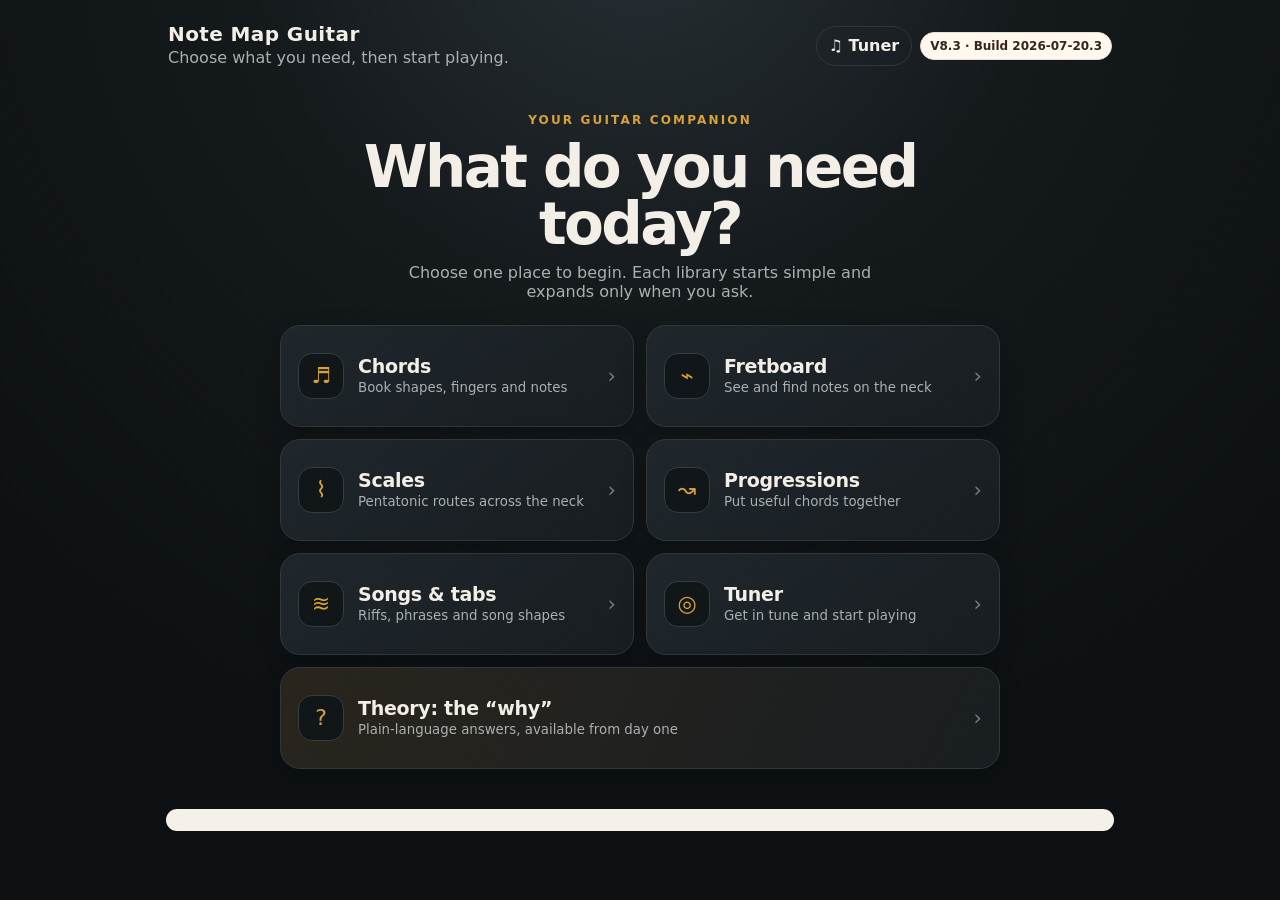
==== commit 3961b746: "Add files via upload" ====
--- a/index.html
+++ b/index.html
@@ -3,11 +3,11 @@
 <head>
 <meta charset="utf-8" />
 <meta name="viewport" content="width=device-width,initial-scale=1,viewport-fit=cover" />
-<meta name="theme-color" content="#34251d" />
+<meta name="theme-color" content="#17120f" />
 <meta name="apple-mobile-web-app-capable" content="yes" />
 <meta name="apple-mobile-web-app-title" content="Note Map" />
 <link rel="manifest" href="manifest.webmanifest" />
-<title>Note Map Guitar V6.1</title>
+<title>Note Map Guitar V8.3</title>
 <style>
 *{box-sizing:border-box}
 body{margin:0;background:#f6f3ee;color:#221f1c;font-family:system-ui,-apple-system,BlinkMacSystemFont,"Segoe UI",sans-serif;-webkit-text-size-adjust:100%}
@@ -298,13 +298,74 @@
 body.v6-home-route #v8Section{display:none!important}body.v8-section-open #v6Home{display:none!important}body.v8-section-open #v8Section{display:block!important}body.v8-section-open #v6WorkbenchBar,body.v8-section-open #manualModeCard,body.v8-section-open #mapControls,body.v8-section-open #chordControls,body.v8-section-open #progControls,body.v8-section-open #soloControls,body.v8-section-open .compact-toolbar,body.v8-section-open .neck,body.v8-section-open #toggleDetails,body.v8-section-open .lesson-extra,body.v8-section-open .bottom-legend{display:none!important}
 @media(max-width:620px){.app{padding:10px 10px 28px}.v6-header{padding:5px 4px 10px}.v6-header p{display:none}.header-actions b{display:none}.v8-home{padding-top:12px}.v8-home h2{font-size:39px}.v8-grid{grid-template-columns:1fr;gap:9px}.v8-card,.v8-card[data-section="theory"]{grid-column:auto;min-height:82px;padding:13px;border-radius:17px}.v8-icon{width:42px;height:42px}.v8-section{border-radius:20px;padding:14px}.v8-section-head h2{font-size:26px}.v8-theory-card{padding:20px;min-height:390px}.v8-theory-card h3{font-size:27px}}
 
+
+
+/* V8.3 quality release — dark rosewood neck and readable landmarks */
+.neck{
+  position:relative;
+  background:
+    linear-gradient(90deg,rgba(255,255,255,.025),transparent 18%,rgba(0,0,0,.13) 46%,transparent 72%,rgba(255,255,255,.018)),
+    repeating-linear-gradient(3deg,rgba(210,151,96,.035) 0 1px,transparent 1px 6px),
+    repeating-linear-gradient(177deg,rgba(0,0,0,.11) 0 2px,transparent 2px 11px),
+    linear-gradient(100deg,#140d0a 0%,#2a1711 22%,#1d110d 52%,#321b13 78%,#130c09 100%);
+  border:1px solid #5c3a27;
+  box-shadow:inset 0 1px 0 #ffffff12,inset 0 -10px 24px #0008,0 8px 22px #0002;
+}
+.neck:before{content:"";position:absolute;inset:0;pointer-events:none;border-radius:inherit;background:linear-gradient(90deg,transparent,#fff2 48%,transparent 51%);opacity:.08}
+.fretboard{position:relative;z-index:1}
+.fret{
+  color:#fff6df;
+  font-size:12px;
+  font-weight:950;
+  text-shadow:0 1px 3px #000;
+}
+.fret:not(:empty){justify-self:center;align-self:center;min-height:25px;height:25px;min-width:25px;padding:0 6px;border-radius:999px;background:#090706c9;border:1px solid #d7b98775;box-shadow:0 1px 5px #0009,inset 0 1px 0 #fff2}
+.string{color:#fff3d8;text-shadow:0 1px 3px #000;font-weight:950}
+.cell{border-left:3px solid #c8b29d99;border-bottom:1px solid #e3d3bd4f;box-shadow:inset 1px 0 #fff2}
+.nutcell{border-left:6px solid #f0e0c7;background:#100a08aa;box-shadow:inset -3px 0 4px #0008}
+.row:nth-child(3) .cell,.row:nth-child(5) .cell{border-bottom-color:#fff8}
+.openmark{color:#fff3d8;border-color:#f3dfc5;background:#140c08aa}
+.mutemark{background:#090605;color:#ae9a87;border-color:#6d594a}
+.outside{background:#3a281f;color:#cdb8a4;border-color:#ffffff3d;opacity:.78}
+.dot{box-shadow:0 2px 6px #0008,inset 0 1px 0 #fff7}
+
+/* Slightly warmer book diagrams to match the new instrument surface */
+.book-wrap{background:#fffaf0;border:1px solid #e1d2bc;box-shadow:inset 0 0 24px #b98d4a12}
+
+
+
+/* V8.3.1 fretboard refinement — rosewood, steel frets, real string lines */
+.neck{
+  background:
+    radial-gradient(ellipse at 18% 35%,rgba(145,64,38,.20),transparent 27%),
+    radial-gradient(ellipse at 75% 72%,rgba(102,39,29,.24),transparent 33%),
+    repeating-linear-gradient(2deg,rgba(231,155,105,.075) 0 1px,transparent 1px 5px),
+    repeating-linear-gradient(178deg,rgba(0,0,0,.18) 0 2px,transparent 2px 9px),
+    repeating-linear-gradient(91deg,rgba(255,210,160,.035) 0 1px,transparent 1px 18px),
+    linear-gradient(96deg,#170907 0%,#3a1711 20%,#24100d 42%,#4b1f15 67%,#210d0a 100%);
+  border-color:#70412d;
+  box-shadow:inset 0 1px 0 #ffffff18,inset 0 -16px 34px #0009,0 10px 30px #0005;
+}
+.neck:before{opacity:.15;background:linear-gradient(105deg,transparent 0 22%,#fff1 25%,transparent 29% 61%,#fff1 64%,transparent 69%)}
+.fret:not(:empty){background:transparent;border:0;box-shadow:none;border-radius:0;color:#fff0d7;text-shadow:0 2px 4px #000;font-size:13px;padding:0;min-width:0}
+.cell{position:relative;border-left:0!important;border-bottom:0!important;box-shadow:none!important;background:linear-gradient(to bottom,transparent calc(50% - 1px),rgba(235,226,211,.92) 50%,rgba(86,76,68,.95) calc(50% + 1px),transparent calc(50% + 2px))}
+.cell:not(.nutcell)::before{content:"";position:absolute;z-index:0;left:-2px;top:0;bottom:0;width:5px;background:linear-gradient(90deg,#575b5e 0,#f3f5f6 28%,#aeb4b8 53%,#f8fafb 72%,#606568 100%);box-shadow:1px 0 2px #0008,-1px 0 1px #fff5}
+.row:nth-child(2) .cell{background:linear-gradient(to bottom,transparent calc(50% - 1.7px),#efe7d8 calc(50% - 1px),#756b61 calc(50% + 1.8px),transparent calc(50% + 2.4px))}
+.row:nth-child(3) .cell{background:linear-gradient(to bottom,transparent calc(50% - 1.45px),#eee5d6 calc(50% - .8px),#746a60 calc(50% + 1.5px),transparent calc(50% + 2.1px))}
+.row:nth-child(4) .cell{background:linear-gradient(to bottom,transparent calc(50% - 1.2px),#eee5d6 calc(50% - .6px),#746a60 calc(50% + 1.2px),transparent calc(50% + 1.8px))}
+.row:nth-child(5) .cell,.row:nth-child(6) .cell,.row:nth-child(7) .cell{background:linear-gradient(to bottom,transparent calc(50% - .8px),#f3eadb 50%,#766c62 calc(50% + .9px),transparent calc(50% + 1.4px))}
+.nutcell{border-left:7px solid #eceff0!important;background:linear-gradient(90deg,#16100d,#2b1710)!important;box-shadow:inset -3px 0 5px #0009!important}
+.dot{position:relative;z-index:2}
+.dot.outside,.openmark.ghost{visibility:hidden!important;box-shadow:none!important;border:0!important;background:transparent!important}
+.dot.fingering{left:0!important;transform:none!important;box-shadow:0 3px 8px #000a,inset 0 1px 0 #fff8}
+
 </style>
 </head>
 <body>
 <main class="app">
 <header class="v6-header">
 <div><h1>Note Map Guitar</h1><p id="routeSubtitle">Learn one small thing, or explore the neck.</p></div>
-<div class="header-actions"><button id="v6HomeBtn" class="soft-button hidden">Home</button><button id="openTunerBtn" class="tuner-button">♫ Tuner</button><b id="buildLabel">V8.2 · Build 2026-07-17.2</b></div>
+<div class="header-actions"><button id="v6HomeBtn" class="soft-button hidden">Home</button><button id="openTunerBtn" class="tuner-button">♫ Tuner</button><b id="buildLabel">V8.3 · Build 2026-07-20.3</b></div>
 </header>
 <section class="hint v6-build-note">V6 Learn & Explore · <button id="clearCachedVersion" class="link-button" type="button">Clear cached version / reload</button></section>
 <section id="tunerScreen" class="tuner-screen hidden" aria-live="polite">
@@ -566,7 +627,7 @@
  els.qaDebug.classList.toggle("hidden",!enabled);
  if(!enabled)return;
  els.qaDebugText.textContent=[
-  `Build: V6.1 · 2026-07-17.2`,
+  `Build: V8.3 · 2026-07-20`,
   `Route: ${appState.route}`,
   `Activity: ${appState.activity}`,
   `Lesson: ${appState.guidedStep||"none"}`,
@@ -1009,29 +1070,83 @@
   if(audioCtx.state==="suspended")audioCtx.resume();
   return audioCtx
 }
-function playTone(midi,when,dur,gain=0.12){
-  let ctx=ensureAudio(), osc=ctx.createOscillator(), amp=ctx.createGain();
-  osc.type="triangle";
-  osc.frequency.setValueAtTime(440*Math.pow(2,(midi-69)/12),when);
-  amp.gain.setValueAtTime(0.0001,when);
-  amp.gain.exponentialRampToValueAtTime(gain,when+0.018);
-  amp.gain.exponentialRampToValueAtTime(0.0001,when+dur);
-  osc.connect(amp).connect(ctx.destination);
-  osc.start(when); osc.stop(when+dur+0.04)
+const guitarBufferCache=new Map();
+function guitarBuffer(midi,duration=2.25){
+  const ctx=ensureAudio(),key=`${midi}:${duration}`;
+  if(guitarBufferCache.has(key))return guitarBufferCache.get(key);
+  const sr=ctx.sampleRate,freq=440*Math.pow(2,(midi-69)/12),period=Math.max(2,Math.round(sr/freq)),length=Math.floor(sr*duration);
+  const buffer=ctx.createBuffer(1,length,sr),data=buffer.getChannelData(0);
+  // Karplus–Strong plucked string: a short pick impulse circulates through a damped delay line.
+  const ring=new Float32Array(period);
+  for(let i=0;i<period;i++){
+    const pick=(Math.random()*2-1);
+    const taper=Math.sin(Math.PI*(i+1)/(period+1));
+    ring[i]=pick*(.72+.28*taper);
+  }
+  let prev=0;
+  const damping=midi<48?.9971:midi<60?.9965:.9954;
+  for(let i=0;i<length;i++){
+    const j=i%period,next=(j+1)%period;
+    let v=ring[j];
+    // Fractional brightness and a little pick/body asymmetry keep it from sounding like a toy oscillator.
+    let averaged=(v+ring[next])*.5*damping;
+    ring[j]=averaged;
+    const attack=i<96?i/96:1;
+    const release=Math.pow(1-i/length,1.15);
+    const body=v*.82+prev*.18;
+    data[i]=body*attack*release*.72;
+    prev=body;
+  }
+  guitarBufferCache.set(key,buffer);return buffer
+}
+function playTone(midi,when,dur=1.8,gain=0.12,pan=0){
+  const ctx=ensureAudio(),src=ctx.createBufferSource(),tone=ctx.createBiquadFilter(),body=ctx.createBiquadFilter(),amp=ctx.createGain();
+  src.buffer=guitarBuffer(midi,Math.max(1.45,dur+0.45));
+  tone.type='lowpass';tone.frequency.setValueAtTime(Math.min(7200,2600+(midi-36)*95),when);tone.Q.value=.45;
+  body.type='peaking';body.frequency.value=midi<52?185:285;body.Q.value=.8;body.gain.value=3.2;
+  amp.gain.setValueAtTime(.0001,when);amp.gain.exponentialRampToValueAtTime(Math.max(.001,gain),when+.008);amp.gain.exponentialRampToValueAtTime(.0001,when+Math.max(.55,dur));
+  src.connect(tone).connect(body).connect(amp);
+  if(ctx.createStereoPanner){const p=ctx.createStereoPanner();p.pan.value=Math.max(-1,Math.min(1,pan));amp.connect(p).connect(ctx.destination)}else amp.connect(ctx.destination);
+  src.start(when);src.stop(when+Math.max(.65,dur)+.12)
+}
+const RECORDED_MAJOR_CHORDS={
+  A:"https://upload.wikimedia.org/wikipedia/commons/3/34/A-major.ogg",
+  C:"https://upload.wikimedia.org/wikipedia/commons/3/32/C-major.ogg",
+  D:"https://upload.wikimedia.org/wikipedia/commons/4/4b/D-major.ogg",
+  E:"https://upload.wikimedia.org/wikipedia/commons/8/8c/E-major.ogg",
+  F:"https://upload.wikimedia.org/wikipedia/commons/c/cf/F-major.ogg",
+  G:"https://upload.wikimedia.org/wikipedia/commons/4/4e/G-major.ogg"
+};
+let recordedChordAudio=null;
+function playRecordedChord(root,q){
+  const url=q==="major"?RECORDED_MAJOR_CHORDS[root]:null;
+  if(!url)return false;
+  try{
+    if(recordedChordAudio){recordedChordAudio.pause();recordedChordAudio.currentTime=0}
+    recordedChordAudio=new Audio(url);
+    recordedChordAudio.preload="auto";
+    recordedChordAudio.volume=.92;
+    const promise=recordedChordAudio.play();
+    if(promise&&promise.catch)promise.catch(()=>{});
+    return true
+  }catch(e){return false}
 }
 function playChord(root,q){
-  let ctx=ensureAudio(), s=appState.currentShape;
+  if(playRecordedChord(root,q)){
+    syncState({audioTarget:`${root} ${q} — recorded acoustic guitar`});return
+  }
+  const ctx=ensureAudio(),s=appState.currentShape,now=ctx.currentTime+.025;
   if(s&&s.root===root&&(!s.quality||s.quality===q)&&Array.isArray(s.frets)){
-    const openMidi=[40,45,50,55,59,64];
-    s.frets.forEach((f,i)=>{
-      if(f==="x"||f==null)return;
-      playTone(openMidi[i]+Number(f),ctx.currentTime+i*.045,.95,.085)
+    const openMidi=[40,45,50,55,59,64],played=s.frets.map((f,i)=>({f,i})).filter(x=>x.f!=="x"&&x.f!=null);
+    // Near-simultaneous 4–6 ms sweep, with a long decay, for unsupported/minor chords.
+    played.forEach((x,n)=>{
+      const jitter=(Math.random()*1.5-0.75)/1000,delay=n*.005+jitter;
+      playTone(openMidi[x.i]+Number(x.f),now+delay,3.15,.11,-.28+(n/Math.max(1,played.length-1))*.56)
     });
-    syncState({audioTarget:s.name||`${root} ${q}`});
-    return
-  }
-  let ints=chords[q]?.[2]||[0,4,7], base=noteMidi(root,3);
-  ints.forEach((it,i)=>playTone(base+it+(i>1?12:0),ctx.currentTime+i*.035,.9,.09));
+    syncState({audioTarget:s.name||`${root} ${q}`});return
+  }
+  const ints=chords[q]?.[2]||[0,4,7],base=noteMidi(root,3);
+  ints.forEach((it,i)=>playTone(base+it+(i>1?12:0),now+i*.004,3.0,.13,-.15+i*.15));
   syncState({audioTarget:`${root} ${q}`})
 }
 function playMelody(notes,step=.38){
@@ -1522,7 +1637,9 @@
 function chooseProgressionShape(arr,target){return closest(arr,target)}
 function renderProg(){
   let key=els.progKey.value,p=progs[els.progType.value],cs=progChords(); if(progChordIdx>=cs.length)progChordIdx=0;
-  let c=cs[progChordIdx],target=progressionTarget(),arr=shapes(c.root,c.q,els.progStyle.value||"all"),base=chooseProgressionShape(arr,target);
+  let c=cs[progChordIdx],target=progressionTarget(),requestedStyle=els.progStyle.value||"all",arr=shapes(c.root,c.q,requestedStyle);
+  if(document.body.classList.contains("v8-focused")){const canonical=shapes(c.root,c.q,"open").filter(x=>x.style==="open");if(canonical.length){arr=canonical;target=0}}
+  let base=chooseProgressionShape(arr,target);
   let si=(base+progShapeOffset)%arr.length; if(si<0)si+=arr.length;
   let s=arr[si],seq=cs.map(x=>`${x.display}${chords[x.q][1]}`).join(" → ");
   if(els.near.value==="auto"||progAnchorFret==null)progAnchorFret=s.position;
@@ -1809,7 +1926,7 @@
 function v8EnterFocus(libKey,index=0){const lib=V8_LIBRARIES[libKey];if(!lib)return;v8ActiveLibrary=libKey;v8ActiveIndex=index;document.body.classList.remove("v8-section-open");document.body.classList.add("v8-focused");els.v8Section.classList.add("hidden");els.v6Home.classList.add("hidden");els.v8Focus.classList.remove("hidden");els.v8FocusTitle.textContent=lib.title;els.v8FocusSubtitle.textContent=lib.subtitle;els.v8ChoiceRow.innerHTML=lib.items.map((it,i)=>`<button class="v8-choice ${i===index?'active':''}" data-v8-choice="${i}">${it[0]}</button>`).join('');els.v8ViewRow.innerHTML=lib.kind==='chord'?'<button class="active" data-v8-view="fingers">Fingers</button><button data-v8-view="notes">Notes</button>':'<button class="active" data-v8-view="notes">Notes</button><button data-v8-view="degrees">Degrees</button>';v8RenderLibraryItem();window.scrollTo({top:0,behavior:"smooth"})}
 function v8RenderLibraryItem(){const lib=V8_LIBRARIES[v8ActiveLibrary],it=lib.items[v8ActiveIndex];if(!lib||!it)return;if(lib.kind==='chord'){const root=v8RootFromLabel(it[0]);openV6Tool("chord");document.body.classList.add("v8-focused");els.v8Focus.classList.remove("hidden");els.chordRoot.value=root;els.chordType.value=it[2];els.shapeStyle.value=it[3];els.chordLabels.value=(els.v8ViewRow.querySelector('.active')?.dataset.v8View||'fingers');shapeIdx=0;render()}else{openV6Tool("map");document.body.classList.add("v8-focused");els.v8Focus.classList.remove("hidden");els.key.value=it[2];els.scale.value=it[3];els.pattern.value=it[4];els.display.value=(els.v8ViewRow.querySelector('.active')?.dataset.v8View||it[5]);els.scaleAction.value="exploreScale";render()}els.v8ChoiceRow.querySelectorAll('.v8-choice').forEach((b,i)=>b.classList.toggle('active',i===v8ActiveIndex))}
 function v8OpenScale(key="A",scale="minorPent",pattern="none",display="notes"){openV6Tool("map");document.body.classList.add("v8-focused");els.v8Focus.classList.remove("hidden");els.key.value=key;els.scale.value=scale;els.pattern.value=pattern;els.display.value=display;els.scaleAction.value="exploreScale";render()}
-function v8OpenProg(type,key="A"){openV6Tool("progression");document.body.classList.add("v8-focused");els.v8Focus.classList.remove("hidden");els.v8FocusTitle.textContent="Progression";els.v8FocusSubtitle.textContent="Play each chord in order";els.v8ChoiceRow.innerHTML="";els.v8ViewRow.innerHTML="";els.progKey.value=key;els.progType.value=type;render()}
+function v8OpenProg(type,key="A"){openV6Tool("progression");document.body.classList.add("v8-focused");els.v8Focus.classList.remove("hidden");els.v8FocusTitle.textContent="Progression";els.v8FocusSubtitle.textContent="Beginner-friendly shapes first";els.v8ChoiceRow.innerHTML="";els.v8ViewRow.innerHTML="";els.progKey.value=key;els.progType.value=type;els.progStyle.value="open";els.near.value="0";progChordIdx=0;progShapeOffset=0;progAnchorFret=0;render()}
 function runV8Action(a){
  if(V8_LIBRARIES[a])return v8EnterFocus(a);
  if(a==="all-notes")return v8OpenScale("C","chromatic","none","notes");if(a==="find-note")return v8OpenScale("A","singleNote","none","notes");if(a==="degrees")return v8OpenScale("A","major","none","degrees");if(a==="quiz")return openActivity("practice","noteQuiz");if(a==="chord-tones")return v8EnterFocus("triads");
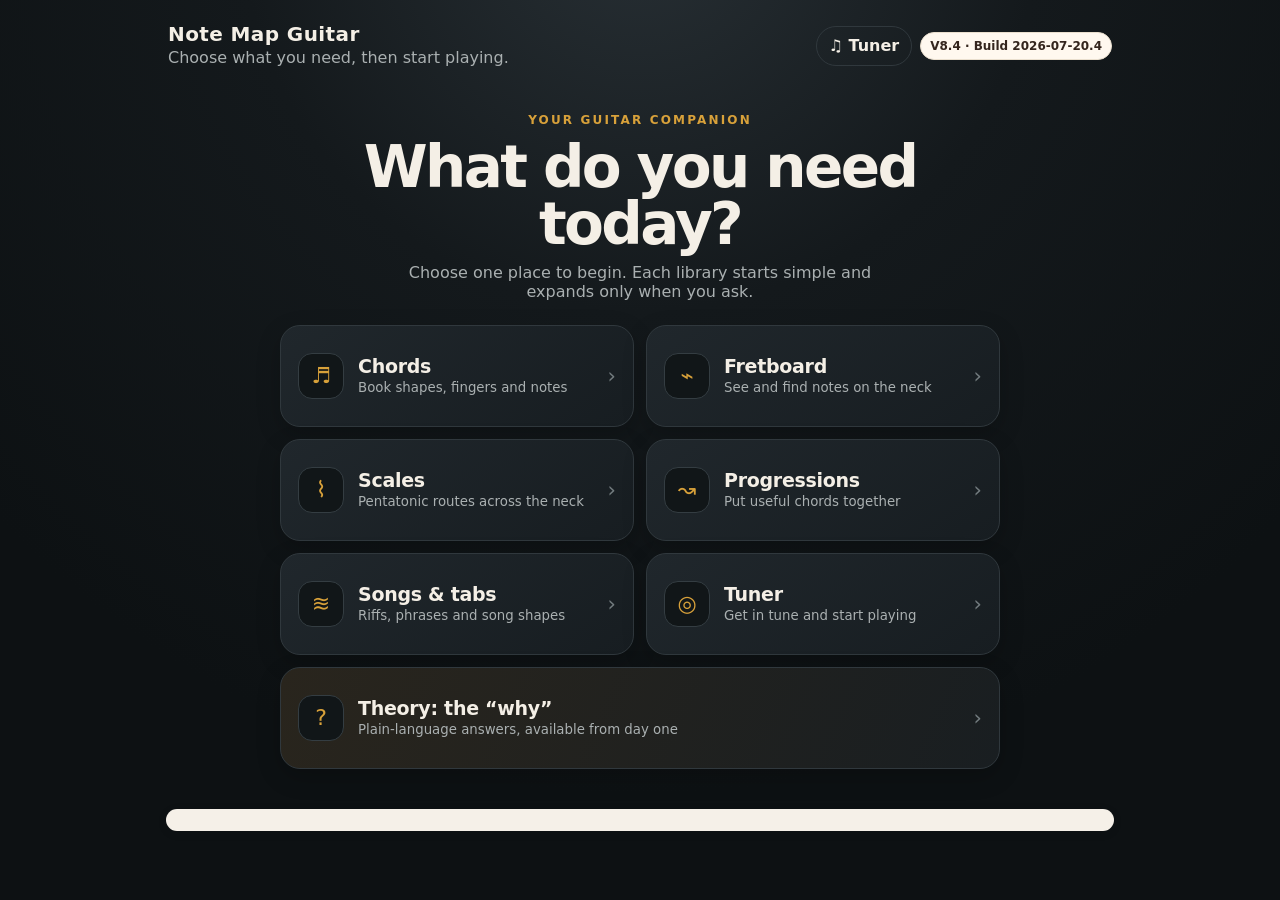
==== commit 53500a04: "Add files via upload" ====
--- a/index.html
+++ b/index.html
@@ -7,7 +7,7 @@
 <meta name="apple-mobile-web-app-capable" content="yes" />
 <meta name="apple-mobile-web-app-title" content="Note Map" />
 <link rel="manifest" href="manifest.webmanifest" />
-<title>Note Map Guitar V8.3</title>
+<title>Note Map Guitar V8.4</title>
 <style>
 *{box-sizing:border-box}
 body{margin:0;background:#f6f3ee;color:#221f1c;font-family:system-ui,-apple-system,BlinkMacSystemFont,"Segoe UI",sans-serif;-webkit-text-size-adjust:100%}
@@ -359,13 +359,74 @@
 .dot.outside,.openmark.ghost{visibility:hidden!important;box-shadow:none!important;border:0!important;background:transparent!important}
 .dot.fingering{left:0!important;transform:none!important;box-shadow:0 3px 8px #000a,inset 0 1px 0 #fff8}
 
+
+/* V8.4 — definitive rosewood fretboard. No grid, steel fret wire, strings through finger positions. */
+.neck{
+  overflow:auto;
+  padding:16px 12px 13px;
+  border:2px solid #70432f;
+  border-radius:14px;
+  background:
+    radial-gradient(ellipse at 12% 28%,rgba(188,92,55,.25) 0 4%,transparent 24%),
+    radial-gradient(ellipse at 58% 72%,rgba(116,43,31,.32) 0 5%,transparent 31%),
+    repeating-linear-gradient(1deg,rgba(242,164,104,.12) 0 1px,transparent 1px 4px),
+    repeating-linear-gradient(179deg,rgba(9,2,1,.30) 0 2px,transparent 2px 8px),
+    linear-gradient(96deg,#1a0806 0%,#481b13 18%,#28100c 37%,#5b2417 58%,#2a0f0b 78%,#160706 100%)!important;
+  box-shadow:inset 0 0 0 1px #b8734b55,inset 0 10px 28px #fff1,inset 0 -18px 35px #000b,0 10px 28px #0005!important;
+}
+.neck::before{
+  content:"";position:absolute;inset:0;pointer-events:none;border-radius:12px;
+  background:repeating-linear-gradient(168deg,transparent 0 14px,rgba(255,199,145,.055) 15px,transparent 17px 31px);
+  opacity:1!important;
+}
+.fretboard{position:relative;z-index:1}
+.row{position:relative}
+.cell,.nutcell{position:relative;border:0!important;box-shadow:none!important;background:none!important}
+/* Each row is a string; the line runs through the vertical centre of every fret cell. */
+.cell::after,.nutcell::after{
+  content:"";position:absolute;left:0;right:0;top:50%;transform:translateY(-50%);z-index:1;
+  height:2px;background:linear-gradient(#fff,#a9a9a9 42%,#3d3d3d 58%,#d9d9d9);box-shadow:0 1px 1px #000b;
+}
+.row:nth-child(2) .cell::after,.row:nth-child(2) .nutcell::after{height:4px}
+.row:nth-child(3) .cell::after,.row:nth-child(3) .nutcell::after{height:3.5px}
+.row:nth-child(4) .cell::after,.row:nth-child(4) .nutcell::after{height:3px}
+.row:nth-child(5) .cell::after,.row:nth-child(5) .nutcell::after{height:2.5px}
+.row:nth-child(6) .cell::after,.row:nth-child(6) .nutcell::after{height:2px}
+.row:nth-child(7) .cell::after,.row:nth-child(7) .nutcell::after{height:1.5px}
+/* Stainless fret wire sits at the leading edge of each fret cell. */
+.cell::before{
+  content:"";position:absolute;left:-3px;top:1px;bottom:1px;width:6px;z-index:2;border-radius:3px;
+  background:linear-gradient(90deg,#3c4145 0%,#eef2f4 22%,#9da5aa 48%,#fff 68%,#4e5458 100%);
+  box-shadow:1px 0 2px #000b,-1px 0 1px #fff7;
+}
+.nutcell{border-left:8px solid #f0f2f2!important;background:#160a07aa!important}
+.nutcell::before{display:none}
+.fret{color:#fff1d5!important;background:transparent!important;border:0!important;box-shadow:none!important;text-shadow:0 2px 4px #000!important;font-size:14px!important;font-weight:950!important}
+.string{color:#f4dfbd!important;text-shadow:0 2px 3px #000!important}
+/* Finger marker: fingertip-shaped, centered exactly on the string. */
+.cell.has-finger{display:flex;align-items:center;justify-content:center}
+.dot.fingering{
+  position:relative!important;z-index:5!important;left:auto!important;top:auto!important;transform:none!important;
+  width:25px!important;height:33px!important;border-radius:48% 48% 42% 42%!important;
+  background:linear-gradient(145deg,#ffd2ae 0%,#d98f68 65%,#9d583f 100%)!important;
+  color:#26120d!important;border:2px solid #ffe4ce!important;
+  box-shadow:0 4px 8px #000b,inset 0 2px 2px #fff8,inset 0 -3px 4px #7f3d2d66!important;
+  display:flex!important;align-items:center!important;justify-content:center!important;font-size:12px!important;font-weight:950!important;
+}
+/* A small visible string segment confirms the fingertip is pressing the string, not floating between strings. */
+.dot.fingering::after{
+  content:"";position:absolute;left:-8px;right:-8px;top:50%;height:2px;transform:translateY(-50%);z-index:-1;
+  background:linear-gradient(#fff,#868686 55%,#d7d7d7);box-shadow:0 1px 1px #0008;
+}
+.dot.outside,.dot.ghost{display:none!important}
+
 </style>
 </head>
 <body>
 <main class="app">
 <header class="v6-header">
 <div><h1>Note Map Guitar</h1><p id="routeSubtitle">Learn one small thing, or explore the neck.</p></div>
-<div class="header-actions"><button id="v6HomeBtn" class="soft-button hidden">Home</button><button id="openTunerBtn" class="tuner-button">♫ Tuner</button><b id="buildLabel">V8.3 · Build 2026-07-20.3</b></div>
+<div class="header-actions"><button id="v6HomeBtn" class="soft-button hidden">Home</button><button id="openTunerBtn" class="tuner-button">♫ Tuner</button><b id="buildLabel">V8.4 · Build 2026-07-20.4</b></div>
 </header>
 <section class="hint v6-build-note">V6 Learn & Explore · <button id="clearCachedVersion" class="link-button" type="button">Clear cached version / reload</button></section>
 <section id="tunerScreen" class="tuner-screen hidden" aria-live="polite">
@@ -1376,9 +1437,10 @@
     else if(tf===0) html+=zeroShapeCell(labelMode==="notes"?noteAtString(vi,0,noteKey):"O","openmark");
     else html+=zeroShapeCell("","openmark ghost");
     fs.forEach(f=>{
-      let lab=".",cl="outside";
-      if(tf===f){lab=labelMode==="notes"?noteAtString(vi,f,noteKey):((fg&&fg!=="●")?fg:(suggested[5-vi]||"●"));cl="fingering"}
-      html+=`<div class="cell"><span class="dot ${cl}" data-note="${tf===f?noteAtString(vi,f,noteKey):""}">${lab}</span></div>`
+      if(tf===f){
+        const lab=labelMode==="notes"?noteAtString(vi,f,noteKey):((fg&&fg!=="●")?fg:(suggested[5-vi]||"●"));
+        html+=`<div class="cell has-finger"><span class="dot fingering" data-note="${noteAtString(vi,f,noteKey)}">${lab}</span></div>`
+      }else html+=`<div class="cell"></div>`
     });
     html+=`</div>`
   });
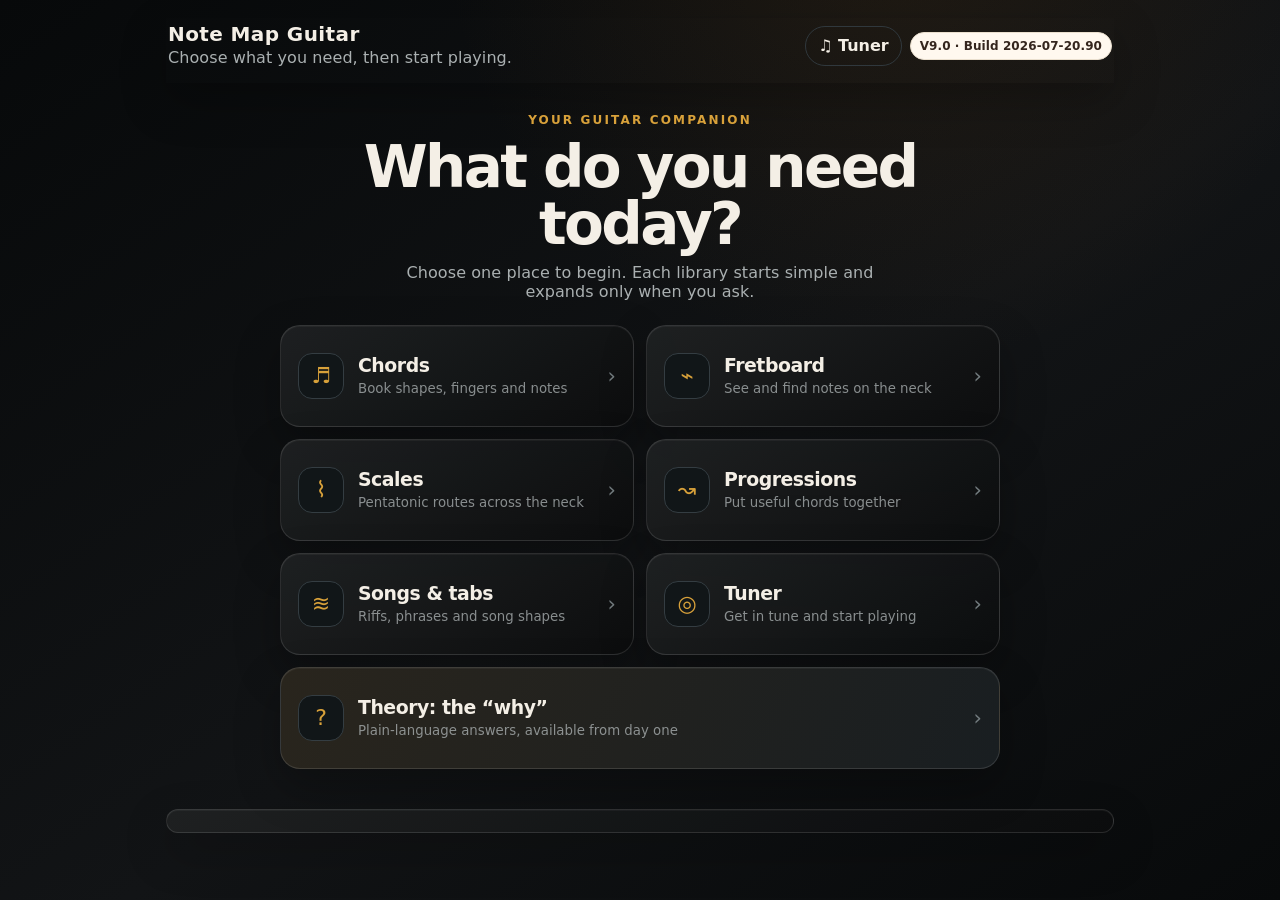
==== commit 19c484dd: "Add files via upload" ====
--- a/index.html
+++ b/index.html
@@ -7,7 +7,7 @@
 <meta name="apple-mobile-web-app-capable" content="yes" />
 <meta name="apple-mobile-web-app-title" content="Note Map" />
 <link rel="manifest" href="manifest.webmanifest" />
-<title>Note Map Guitar V8.4</title>
+<title>Note Map Guitar V9.0</title>
 <style>
 *{box-sizing:border-box}
 body{margin:0;background:#f6f3ee;color:#221f1c;font-family:system-ui,-apple-system,BlinkMacSystemFont,"Segoe UI",sans-serif;-webkit-text-size-adjust:100%}
@@ -420,13 +420,70 @@
 }
 .dot.outside,.dot.ghost{display:none!important}
 
+
+/* V8.5 — polished instrument surface and exact string-centred finger markers. */
+.neck{
+  background:
+    linear-gradient(112deg,transparent 0 10%,rgba(255,255,255,.17) 15%,transparent 21% 46%,rgba(255,214,176,.11) 51%,transparent 58% 100%),
+    radial-gradient(ellipse at 16% 24%,rgba(211,112,70,.31) 0 4%,transparent 27%),
+    radial-gradient(ellipse at 61% 70%,rgba(135,48,31,.39) 0 6%,transparent 35%),
+    repeating-linear-gradient(1deg,rgba(255,187,126,.16) 0 1px,transparent 1px 4px),
+    repeating-linear-gradient(178deg,rgba(8,1,1,.27) 0 2px,transparent 2px 8px),
+    linear-gradient(96deg,#210806 0%,#6b2818 19%,#32100b 38%,#7b301c 59%,#35100b 79%,#1c0605 100%)!important;
+  box-shadow:inset 0 2px 0 #ffd6b34a,inset 0 15px 30px #fff2,inset 0 -20px 38px #000a,0 13px 31px #0006!important;
+}
+.neck::after{content:"";position:absolute;inset:2px;pointer-events:none;border-radius:11px;background:linear-gradient(104deg,transparent 0 31%,rgba(255,255,255,.10) 37%,transparent 45% 74%,rgba(255,228,203,.07) 79%,transparent 87%);mix-blend-mode:screen}
+.cell::before{
+  background:linear-gradient(90deg,#292d30 0%,#fcffff 19%,#8f989e 40%,#fff 57%,#b9c0c4 72%,#353a3d 100%)!important;
+  box-shadow:1px 0 3px #000c,-1px 0 2px #fff9,0 0 5px #eaf7ff66!important;
+}
+.cell::after,.nutcell::after{filter:drop-shadow(0 1px 1px #000c) drop-shadow(0 -1px 1px #fff3)}
+/* True circular fingertip, with its centre exactly on the horizontal string. */
+.cell.has-finger{position:relative;display:flex!important;align-items:center!important;justify-content:center!important}
+.dot.fingering{
+  width:30px!important;height:30px!important;min-width:30px!important;min-height:30px!important;aspect-ratio:1/1!important;
+  border-radius:50%!important;box-sizing:border-box!important;
+  position:absolute!important;left:50%!important;top:50%!important;transform:translate(-50%,-50%)!important;
+  background:radial-gradient(circle at 34% 25%,#fff1dd 0 8%,#efb085 25%,#cf7654 68%,#85402d 100%)!important;
+  border:2px solid #ffe8d4!important;box-shadow:0 4px 9px #000c,inset 0 2px 2px #fff9,inset 0 -3px 5px #67291f77!important;
+}
+.dot.fingering::after{left:-10px!important;right:-10px!important;top:50%!important;transform:translateY(-50%)!important}
+/* Keep nut symbols in their own lane; strings begin only at the fretboard side of the nut. */
+.nutcell::after{left:9px!important}
+.openmark,.mutemark{position:relative;z-index:6;background:#160b08e6!important;box-shadow:0 1px 4px #000b!important}
+.openmark.ghost{visibility:hidden!important}
+
+
+/* V8.6 — unified recorded-chord deck */
+.recording-badge{display:inline-flex;align-items:center;height:28px;padding:0 10px;border:1px solid rgba(232,174,60,.38);border-radius:999px;background:rgba(232,174,60,.08);color:#e9ba58;font-size:10px;font-weight:900;letter-spacing:.11em;white-space:nowrap}
+.audio-card #playCurrent{background:linear-gradient(180deg,#f2bd50,#bb7414);color:#1b1005;border-color:#ffd67c;box-shadow:0 7px 20px rgba(173,99,11,.24)}
+
+/* V9.0 — dedicated premium visual release */
+:root{--paper:#f4efe4;--ink:#f4f0e7;--amber:#e9aa32;--panel:rgba(16,17,18,.88);--line:rgba(255,255,255,.12)}
+body{background:radial-gradient(circle at 70% -10%,rgba(111,71,25,.2),transparent 34%),linear-gradient(145deg,#07090a,#121416 55%,#080a0b);letter-spacing:.005em}
+header{background:linear-gradient(180deg,rgba(13,15,16,.96),rgba(7,9,10,.92));border-bottom:1px solid rgba(255,255,255,.12);box-shadow:0 18px 45px rgba(0,0,0,.25)}
+.card,.v8-card,.audio-card,.book-wrap{background:linear-gradient(145deg,rgba(31,33,34,.94),rgba(12,13,14,.94));border:1px solid rgba(255,255,255,.12);box-shadow:0 18px 45px rgba(0,0,0,.28),inset 0 1px rgba(255,255,255,.045)}
+.v8-card{transition:transform .18s ease,border-color .18s ease,box-shadow .18s ease}.v8-card:hover{transform:translateY(-3px);border-color:rgba(233,170,50,.5);box-shadow:0 24px 55px rgba(0,0,0,.36),0 0 0 1px rgba(233,170,50,.08)}
+button,select{border-radius:12px}button{transition:transform .14s ease,filter .14s ease,box-shadow .14s ease}button:active{transform:translateY(1px) scale(.99)}
+#board.physical-board .fretboard{background:
+linear-gradient(102deg,transparent 0 12%,rgba(255,190,105,.09) 18%,transparent 23% 56%,rgba(255,255,255,.055) 62%,transparent 69%),
+repeating-linear-gradient(3deg,rgba(255,184,91,.13) 0 1px,rgba(44,15,7,.04) 2px 7px),
+linear-gradient(180deg,#5c2316 0%,#2a0d09 23%,#6a2918 48%,#210806 74%,#4b170f 100%);
+box-shadow:inset 0 4px 8px rgba(255,210,145,.18),inset 0 -12px 20px rgba(0,0,0,.58),0 18px 38px rgba(0,0,0,.38);border:1px solid rgba(255,205,139,.22)}
+#board.physical-board .fret{border-right:5px solid transparent;border-image:linear-gradient(90deg,#414141,#fff 35%,#9e9e9e 60%,#fff 78%,#313131) 1;filter:drop-shadow(2px 0 1px rgba(0,0,0,.7))}
+#board.physical-board .cell::after{filter:brightness(1.3) drop-shadow(0 1px 1px #000)}
+#board.physical-board .dot{box-shadow:inset 0 2px 2px rgba(255,255,255,.58),inset 0 -4px 7px rgba(93,49,5,.5),0 5px 10px rgba(0,0,0,.55);border:2px solid #ffdb7a}
+h1,h2,.v8-card strong{letter-spacing:-.025em}.v8-card strong{font-size:1.18rem}.v8-card small{opacity:.78;line-height:1.45}
+.v8-home-grid{gap:16px}.v8-section-shell{max-width:1120px;margin-inline:auto}.compact-toolbar{backdrop-filter:blur(16px)}
+@media(max-width:760px){.v8-home-grid{gap:10px}.recording-badge{display:none}.card,.v8-card{border-radius:16px}}
+
 </style>
 </head>
 <body>
 <main class="app">
 <header class="v6-header">
 <div><h1>Note Map Guitar</h1><p id="routeSubtitle">Learn one small thing, or explore the neck.</p></div>
-<div class="header-actions"><button id="v6HomeBtn" class="soft-button hidden">Home</button><button id="openTunerBtn" class="tuner-button">♫ Tuner</button><b id="buildLabel">V8.4 · Build 2026-07-20.4</b></div>
+<div class="header-actions"><button id="v6HomeBtn" class="soft-button hidden">Home</button><button id="openTunerBtn" class="tuner-button">♫ Tuner</button><b id="buildLabel">V9.0 · Build 2026-07-20.90</b></div>
 </header>
 <section class="hint v6-build-note">V6 Learn & Explore · <button id="clearCachedVersion" class="link-button" type="button">Clear cached version / reload</button></section>
 <section id="tunerScreen" class="tuner-screen hidden" aria-live="polite">
@@ -589,7 +646,7 @@
 <div id="lessonSequence" class="lesson-sequence"></div>
 <button id="exitLesson" class="soft-button">Back to learning path</button>
 </section>
-<section class="card audio-card compact-toolbar"><span id="actionTitle" class="action-title"></span><span id="focusMeta" class="focus-meta"></span><button id="exploreScaleBtn" class="task-btn hidden">Explore</button><button id="practiceScaleBtn" class="task-btn hidden">Practice</button><button id="hearKeyBtn" class="task-btn hidden">Hear</button><label id="inlineChordLabelsWrap" class="inline-select hidden">Show<select id="inlineChordLabels"><option value="fingers">Finger numbers</option><option value="notes">Note names</option></select></label><button id="toggleInlineLabels" class="hidden">Notes</button><button id="prevInlineShape" class="hidden">‹ Shape</button><button id="nextInlineShape" class="hidden">Shape ›</button><button id="prevInlineChord" class="hidden">‹ Chord</button><button id="nextInlineChord" class="hidden">Chord ›</button><button id="loopProgression" class="hidden">Loop</button><button id="prevInlineProgShape" class="hidden">‹ Shape</button><button id="nextInlineProgShape" class="hidden">Shape ›</button><button id="prevCoachPattern" class="hidden">‹ Pattern</button><button id="nextCoachPattern" class="hidden">Pattern ›</button><button id="prevCoachRoot" class="hidden">‹ Chord</button><button id="nextCoachRoot" class="hidden">Chord ›</button><button id="prevCoachChordType" class="hidden">‹ Type</button><button id="nextCoachChordType" class="hidden">Type ›</button><button id="playCurrent">Play</button><button id="playPhrase">Hear phrase</button><button id="newPhrase" class="hidden">New phrase</button><button id="toggleDiagramView" class="hidden">Diagram</button><button id="markStepDone" class="hidden">Mark done</button><span id="audioHint"></span><div id="inlineProgression" class="inline-prog hidden"></div></section>
+<section class="card audio-card compact-toolbar"><span id="actionTitle" class="action-title"></span><span id="focusMeta" class="focus-meta"></span><button id="exploreScaleBtn" class="task-btn hidden">Explore</button><button id="practiceScaleBtn" class="task-btn hidden">Practice</button><button id="hearKeyBtn" class="task-btn hidden">Hear</button><label id="inlineChordLabelsWrap" class="inline-select hidden">Show<select id="inlineChordLabels"><option value="fingers">Finger numbers</option><option value="notes">Note names</option></select></label><button id="toggleInlineLabels" class="hidden">Notes</button><button id="prevInlineShape" class="hidden">‹ Shape</button><button id="nextInlineShape" class="hidden">Shape ›</button><button id="prevInlineChord" class="hidden">‹ Chord</button><button id="nextInlineChord" class="hidden">Chord ›</button><button id="loopProgression" class="hidden">Loop</button><button id="prevInlineProgShape" class="hidden">‹ Shape</button><button id="nextInlineProgShape" class="hidden">Shape ›</button><button id="prevCoachPattern" class="hidden">‹ Pattern</button><button id="nextCoachPattern" class="hidden">Pattern ›</button><button id="prevCoachRoot" class="hidden">‹ Chord</button><button id="nextCoachRoot" class="hidden">Chord ›</button><button id="prevCoachChordType" class="hidden">‹ Type</button><button id="nextCoachChordType" class="hidden">Type ›</button><button id="playCurrent">▶ Play chord</button><span class="recording-badge" title="Natural major chords use public-domain acoustic recordings">RECORDED GUITAR</span><button id="playPhrase">Hear phrase</button><button id="newPhrase" class="hidden">New phrase</button><button id="toggleDiagramView" class="hidden">Diagram</button><button id="markStepDone" class="hidden">Mark done</button><span id="audioHint"></span><div id="inlineProgression" class="inline-prog hidden"></div></section>
 <section class="neck"><div id="board"></div></section>
 <section class="card"><button id="toggleDetails">Show coaching notes</button></section>
 <section class="practice-card lesson-extra hidden">
@@ -1164,11 +1221,14 @@
   const ctx=ensureAudio(),src=ctx.createBufferSource(),tone=ctx.createBiquadFilter(),body=ctx.createBiquadFilter(),amp=ctx.createGain();
   src.buffer=guitarBuffer(midi,Math.max(1.45,dur+0.45));
   tone.type='lowpass';tone.frequency.setValueAtTime(Math.min(7200,2600+(midi-36)*95),when);tone.Q.value=.45;
-  body.type='peaking';body.frequency.value=midi<52?185:285;body.Q.value=.8;body.gain.value=3.2;
-  amp.gain.setValueAtTime(.0001,when);amp.gain.exponentialRampToValueAtTime(Math.max(.001,gain),when+.008);amp.gain.exponentialRampToValueAtTime(.0001,when+Math.max(.55,dur));
+  body.type='peaking';body.frequency.value=midi<52?175:270;body.Q.value=.72;body.gain.value=4.1;
+  amp.gain.setValueAtTime(.0001,when);amp.gain.exponentialRampToValueAtTime(Math.max(.001,gain),when+.008);amp.gain.exponentialRampToValueAtTime(Math.max(.001,gain*.44),when+.085);amp.gain.exponentialRampToValueAtTime(.0001,when+Math.max(.9,dur));
   src.connect(tone).connect(body).connect(amp);
-  if(ctx.createStereoPanner){const p=ctx.createStereoPanner();p.pan.value=Math.max(-1,Math.min(1,pan));amp.connect(p).connect(ctx.destination)}else amp.connect(ctx.destination);
-  src.start(when);src.stop(when+Math.max(.65,dur)+.12)
+  const dry=ctx.createGain(),room=ctx.createDelay(.18),roomGain=ctx.createGain();
+  dry.gain.value=.93;room.delayTime.value=.072;roomGain.gain.value=.16;
+  if(ctx.createStereoPanner){const p=ctx.createStereoPanner();p.pan.value=Math.max(-1,Math.min(1,pan));amp.connect(p);p.connect(dry);p.connect(room)}else{amp.connect(dry);amp.connect(room)}
+  dry.connect(ctx.destination);room.connect(roomGain).connect(ctx.destination);
+  src.start(when);src.stop(when+Math.max(.9,dur)+.18)
 }
 const RECORDED_MAJOR_CHORDS={
   A:"https://upload.wikimedia.org/wikipedia/commons/3/34/A-major.ogg",
@@ -1176,39 +1236,55 @@
   D:"https://upload.wikimedia.org/wikipedia/commons/4/4b/D-major.ogg",
   E:"https://upload.wikimedia.org/wikipedia/commons/8/8c/E-major.ogg",
   F:"https://upload.wikimedia.org/wikipedia/commons/c/cf/F-major.ogg",
-  G:"https://upload.wikimedia.org/wikipedia/commons/4/4e/G-major.ogg"
+  G:"https://upload.wikimedia.org/wikipedia/commons/4/4e/G-major.ogg",
+  B:"https://upload.wikimedia.org/wikipedia/commons/9/9b/B-major.ogg"
 };
 let recordedChordAudio=null;
-function playRecordedChord(root,q){
+let recordedStopTimer=null;
+const RECORDED_CHORD_META={source:"Wikimedia Commons",license:"Public domain",style:"natural acoustic strum"};
+function stopRecordedChord(){
+  if(recordedStopTimer){clearTimeout(recordedStopTimer);recordedStopTimer=null}
+  if(recordedChordAudio){recordedChordAudio.pause();recordedChordAudio.currentTime=0;recordedChordAudio=null}
+}
+function playRecordedChord(root,q,options={}){
   const url=q==="major"?RECORDED_MAJOR_CHORDS[root]:null;
   if(!url)return false;
   try{
-    if(recordedChordAudio){recordedChordAudio.pause();recordedChordAudio.currentTime=0}
-    recordedChordAudio=new Audio(url);
-    recordedChordAudio.preload="auto";
-    recordedChordAudio.volume=.92;
-    const promise=recordedChordAudio.play();
+    stopRecordedChord();
+    const audio=new Audio(url);
+    recordedChordAudio=audio;
+    audio.preload="auto";
+    audio.crossOrigin="anonymous";
+    audio.volume=options.loop?.78:.9;
+    // A single deck and fixed gain make every route sound like the same instrument.
+    audio.playbackRate=1;
+    const promise=audio.play();
     if(promise&&promise.catch)promise.catch(()=>{});
+    recordedStopTimer=setTimeout(()=>{if(recordedChordAudio===audio)stopRecordedChord()},options.loop?2350:4300);
     return true
   }catch(e){return false}
 }
-function playChord(root,q){
-  if(playRecordedChord(root,q)){
-    syncState({audioTarget:`${root} ${q} — recorded acoustic guitar`});return
-  }
-  const ctx=ensureAudio(),s=appState.currentShape,now=ctx.currentTime+.025;
+function playSampledFallback(root,q,options={}){
+  const ctx=ensureAudio(),s=appState.currentShape,now=ctx.currentTime+.018;
+  const loop=!!options.loop,dur=loop?2.15:3.95,level=loop?.092:.108;
   if(s&&s.root===root&&(!s.quality||s.quality===q)&&Array.isArray(s.frets)){
     const openMidi=[40,45,50,55,59,64],played=s.frets.map((f,i)=>({f,i})).filter(x=>x.f!=="x"&&x.f!=null);
-    // Near-simultaneous 4–6 ms sweep, with a long decay, for unsupported/minor chords.
-    played.forEach((x,n)=>{
-      const jitter=(Math.random()*1.5-0.75)/1000,delay=n*.005+jitter;
-      playTone(openMidi[x.i]+Number(x.f),now+delay,3.15,.11,-.28+(n/Math.max(1,played.length-1))*.56)
-    });
-    syncState({audioTarget:s.name||`${root} ${q}`});return
+    played.forEach((x,n)=>playTone(openMidi[x.i]+Number(x.f),now+n*.0028,dur,level,-.3+(n/Math.max(1,played.length-1))*.6));
+    return s.name||`${root} ${q}`
   }
   const ints=chords[q]?.[2]||[0,4,7],base=noteMidi(root,3);
-  ints.forEach((it,i)=>playTone(base+it+(i>1?12:0),now+i*.004,3.0,.13,-.15+i*.15));
-  syncState({audioTarget:`${root} ${q}`})
+  ints.forEach((it,i)=>playTone(base+it+(i>1?12:0),now+i*.0028,dur,level*1.15,-.18+i*.18));
+  return `${root} ${q}`
+}
+function playChord(root,q,options={}){
+  if(playRecordedChord(root,q,options)){
+    syncState({audioTarget:`${root} ${q} — recorded acoustic guitar`});
+    if(els.audioHint)els.audioHint.textContent=options.loop?"Recorded chord loop":"Recorded acoustic chord · natural strum";
+    return
+  }
+  const target=playSampledFallback(root,q,options);
+  syncState({audioTarget:`${target} — recorded-string fallback`});
+  if(els.audioHint)els.audioHint.textContent="Recorded-string fallback · matching chord voicing";
 }
 function playMelody(notes,step=.38){
   let ctx=ensureAudio(), t=ctx.currentTime;
@@ -1324,8 +1400,8 @@
   else if(currentSound.kind==="scalePath"){els.playCurrent.textContent="Play route";els.audioHint.textContent=""}
   else if(currentSound.kind==="scaleExplore"){els.playCurrent.textContent="";els.audioHint.textContent=""}
   else {els.playCurrent.textContent="Play";els.audioHint.textContent="Hear the notes that create the key. This is listening practice, not a fingering path."}
-}function playCurrentSound(){
-  if(currentSound.kind==="chord")playChord(currentSound.root,currentSound.quality);
+}function playCurrentSound(options={}){
+  if(currentSound.kind==="chord")playChord(currentSound.root,currentSound.quality,options);
   else {
     let seq=currentSound.playback||currentSound.notes||["A"];
     playMelody(seq);
@@ -1745,7 +1821,11 @@
 function toggleProgressionLoop(){
   if(progressionLoopTimer){stopProgressionLoop();return}
   els.loopProgression.textContent="Stop";
-  progressionLoopTimer=setInterval(()=>stepProgressionChord(1),2000);
+  playCurrentSound({loop:true});
+  progressionLoopTimer=setInterval(()=>{
+    stepProgressionChord(1);
+    window.setTimeout(()=>playCurrentSound({loop:true}),70);
+  },2400);
 }
 function render(){setVis(); if(!(els.skillLevel.value==="manual"&&els.mode.value==="progression"))stopProgressionLoop(); if(els.mode.value==="map")renderMap(); else if(els.mode.value==="chord")renderChord(); else if(els.mode.value==="progression")renderProg(); else renderSolo(); updateAudioControls()}
 ["key","scale","overlay","display","pattern","mapWindow","scaleAction","mode","chordRoot","chordType","shapeStyle","chordLabels","chordWindow","progKey","progType","progStyle","progLabels","near","soloKey","soloScale","soloBlueprint","soloArea"].forEach(id=>els[id].addEventListener("change",()=>{
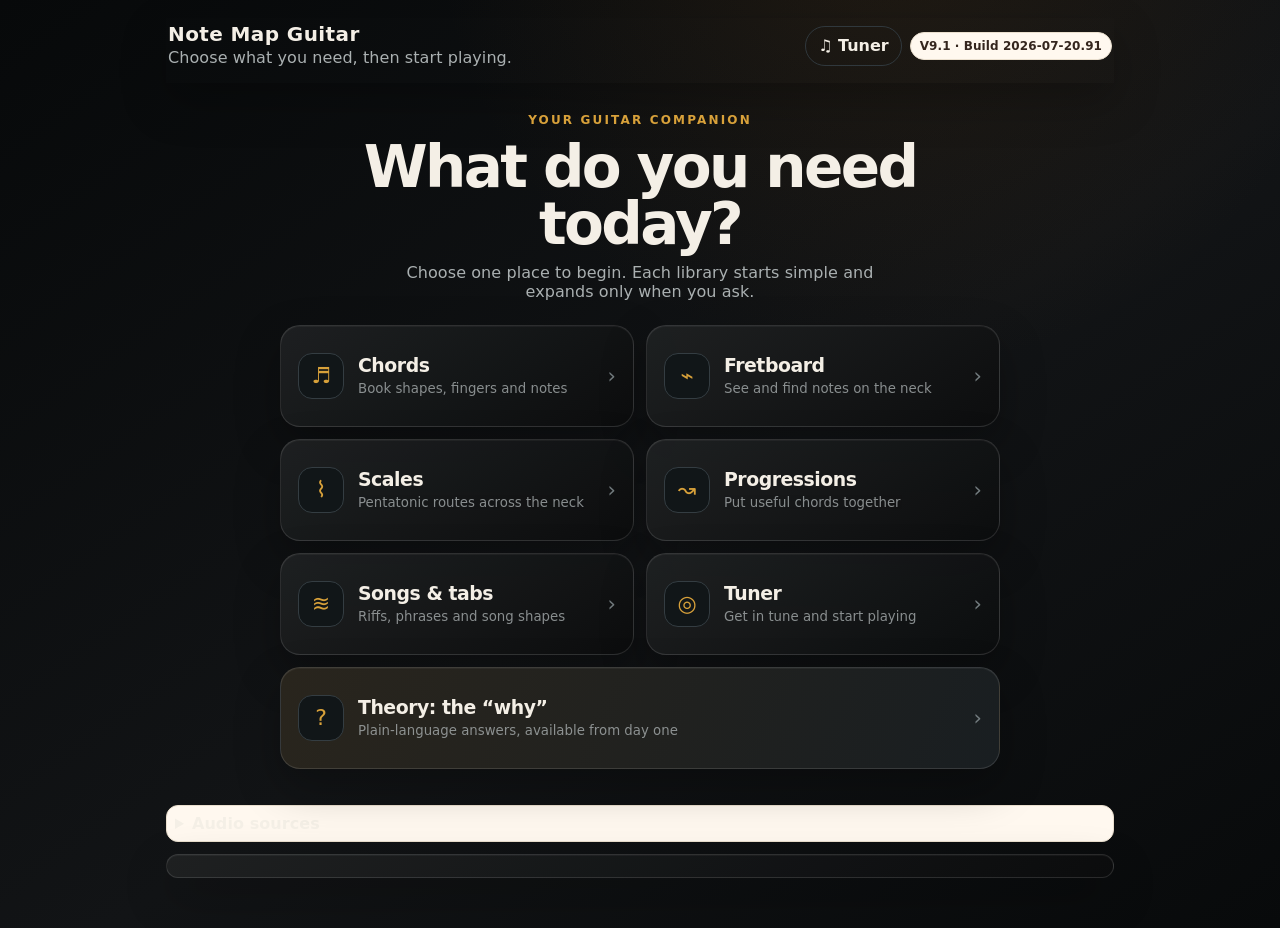
==== commit 406fc26b: "Add files via upload" ====
--- a/index.html
+++ b/index.html
@@ -7,7 +7,7 @@
 <meta name="apple-mobile-web-app-capable" content="yes" />
 <meta name="apple-mobile-web-app-title" content="Note Map" />
 <link rel="manifest" href="manifest.webmanifest" />
-<title>Note Map Guitar V9.0</title>
+<title>Note Map Guitar V9.1</title>
 <style>
 *{box-sizing:border-box}
 body{margin:0;background:#f6f3ee;color:#221f1c;font-family:system-ui,-apple-system,BlinkMacSystemFont,"Segoe UI",sans-serif;-webkit-text-size-adjust:100%}
@@ -458,7 +458,7 @@
 .recording-badge{display:inline-flex;align-items:center;height:28px;padding:0 10px;border:1px solid rgba(232,174,60,.38);border-radius:999px;background:rgba(232,174,60,.08);color:#e9ba58;font-size:10px;font-weight:900;letter-spacing:.11em;white-space:nowrap}
 .audio-card #playCurrent{background:linear-gradient(180deg,#f2bd50,#bb7414);color:#1b1005;border-color:#ffd67c;box-shadow:0 7px 20px rgba(173,99,11,.24)}
 
-/* V9.0 — dedicated premium visual release */
+/* V9.1 — recorded-source audio expansion */
 :root{--paper:#f4efe4;--ink:#f4f0e7;--amber:#e9aa32;--panel:rgba(16,17,18,.88);--line:rgba(255,255,255,.12)}
 body{background:radial-gradient(circle at 70% -10%,rgba(111,71,25,.2),transparent 34%),linear-gradient(145deg,#07090a,#121416 55%,#080a0b);letter-spacing:.005em}
 header{background:linear-gradient(180deg,rgba(13,15,16,.96),rgba(7,9,10,.92));border-bottom:1px solid rgba(255,255,255,.12);box-shadow:0 18px 45px rgba(0,0,0,.25)}
@@ -483,7 +483,7 @@
 <main class="app">
 <header class="v6-header">
 <div><h1>Note Map Guitar</h1><p id="routeSubtitle">Learn one small thing, or explore the neck.</p></div>
-<div class="header-actions"><button id="v6HomeBtn" class="soft-button hidden">Home</button><button id="openTunerBtn" class="tuner-button">♫ Tuner</button><b id="buildLabel">V9.0 · Build 2026-07-20.90</b></div>
+<div class="header-actions"><button id="v6HomeBtn" class="soft-button hidden">Home</button><button id="openTunerBtn" class="tuner-button">♫ Tuner</button><b id="buildLabel">V9.1 · Build 2026-07-20.91</b></div>
 </header>
 <section class="hint v6-build-note">V6 Learn & Explore · <button id="clearCachedVersion" class="link-button" type="button">Clear cached version / reload</button></section>
 <section id="tunerScreen" class="tuner-screen hidden" aria-live="polite">
@@ -646,7 +646,8 @@
 <div id="lessonSequence" class="lesson-sequence"></div>
 <button id="exitLesson" class="soft-button">Back to learning path</button>
 </section>
-<section class="card audio-card compact-toolbar"><span id="actionTitle" class="action-title"></span><span id="focusMeta" class="focus-meta"></span><button id="exploreScaleBtn" class="task-btn hidden">Explore</button><button id="practiceScaleBtn" class="task-btn hidden">Practice</button><button id="hearKeyBtn" class="task-btn hidden">Hear</button><label id="inlineChordLabelsWrap" class="inline-select hidden">Show<select id="inlineChordLabels"><option value="fingers">Finger numbers</option><option value="notes">Note names</option></select></label><button id="toggleInlineLabels" class="hidden">Notes</button><button id="prevInlineShape" class="hidden">‹ Shape</button><button id="nextInlineShape" class="hidden">Shape ›</button><button id="prevInlineChord" class="hidden">‹ Chord</button><button id="nextInlineChord" class="hidden">Chord ›</button><button id="loopProgression" class="hidden">Loop</button><button id="prevInlineProgShape" class="hidden">‹ Shape</button><button id="nextInlineProgShape" class="hidden">Shape ›</button><button id="prevCoachPattern" class="hidden">‹ Pattern</button><button id="nextCoachPattern" class="hidden">Pattern ›</button><button id="prevCoachRoot" class="hidden">‹ Chord</button><button id="nextCoachRoot" class="hidden">Chord ›</button><button id="prevCoachChordType" class="hidden">‹ Type</button><button id="nextCoachChordType" class="hidden">Type ›</button><button id="playCurrent">▶ Play chord</button><span class="recording-badge" title="Natural major chords use public-domain acoustic recordings">RECORDED GUITAR</span><button id="playPhrase">Hear phrase</button><button id="newPhrase" class="hidden">New phrase</button><button id="toggleDiagramView" class="hidden">Diagram</button><button id="markStepDone" class="hidden">Mark done</button><span id="audioHint"></span><div id="inlineProgression" class="inline-prog hidden"></div></section>
+<section class="card audio-card compact-toolbar"><span id="actionTitle" class="action-title"></span><span id="focusMeta" class="focus-meta"></span><button id="exploreScaleBtn" class="task-btn hidden">Explore</button><button id="practiceScaleBtn" class="task-btn hidden">Practice</button><button id="hearKeyBtn" class="task-btn hidden">Hear</button><label id="inlineChordLabelsWrap" class="inline-select hidden">Show<select id="inlineChordLabels"><option value="fingers">Finger numbers</option><option value="notes">Note names</option></select></label><button id="toggleInlineLabels" class="hidden">Notes</button><button id="prevInlineShape" class="hidden">‹ Shape</button><button id="nextInlineShape" class="hidden">Shape ›</button><button id="prevInlineChord" class="hidden">‹ Chord</button><button id="nextInlineChord" class="hidden">Chord ›</button><button id="loopProgression" class="hidden">Loop</button><button id="prevInlineProgShape" class="hidden">‹ Shape</button><button id="nextInlineProgShape" class="hidden">Shape ›</button><button id="prevCoachPattern" class="hidden">‹ Pattern</button><button id="nextCoachPattern" class="hidden">Pattern ›</button><button id="prevCoachRoot" class="hidden">‹ Chord</button><button id="nextCoachRoot" class="hidden">Chord ›</button><button id="prevCoachChordType" class="hidden">‹ Type</button><button id="nextCoachChordType" class="hidden">Type ›</button><button id="playCurrent">▶ Play chord</button><span class="recording-badge" title="Recorded chord audio is used whenever a verified reusable source is available">RECORDED GUITAR</span><button id="playPhrase">Hear phrase</button><button id="newPhrase" class="hidden">New phrase</button><button id="toggleDiagramView" class="hidden">Diagram</button><button id="markStepDone" class="hidden">Mark done</button><span id="audioHint"></span><div id="inlineProgression" class="inline-prog hidden"></div></section>
+<details class="more-options" style="margin:-4px 0 12px"><summary>Audio sources</summary><p style="margin:8px 0 0;color:#6d6258;font-size:13px">Major-chord recordings: WBOSITG, public domain, Wikimedia Commons. Minor recorded source: “C minor chord with third high and low” by Kaernbach, CC BY 3.0; other minor roots are temporarily pitch-matched from that recording. Unavailable chord qualities use the app’s synthesized-guitar fallback.</p></details>
 <section class="neck"><div id="board"></div></section>
 <section class="card"><button id="toggleDetails">Show coaching notes</button></section>
 <section class="practice-card lesson-extra hidden">
@@ -745,7 +746,7 @@
  els.qaDebug.classList.toggle("hidden",!enabled);
  if(!enabled)return;
  els.qaDebugText.textContent=[
-  `Build: V8.3 · 2026-07-20`,
+  `Build: V9.1 · 2026-07-20`,
   `Route: ${appState.route}`,
   `Activity: ${appState.activity}`,
   `Lesson: ${appState.guidedStep||"none"}`,
@@ -1230,38 +1231,54 @@
   dry.connect(ctx.destination);room.connect(roomGain).connect(ctx.destination);
   src.start(when);src.stop(when+Math.max(.9,dur)+.18)
 }
-const RECORDED_MAJOR_CHORDS={
-  A:"https://upload.wikimedia.org/wikipedia/commons/3/34/A-major.ogg",
-  C:"https://upload.wikimedia.org/wikipedia/commons/3/32/C-major.ogg",
-  D:"https://upload.wikimedia.org/wikipedia/commons/4/4b/D-major.ogg",
-  E:"https://upload.wikimedia.org/wikipedia/commons/8/8c/E-major.ogg",
-  F:"https://upload.wikimedia.org/wikipedia/commons/c/cf/F-major.ogg",
-  G:"https://upload.wikimedia.org/wikipedia/commons/4/4e/G-major.ogg",
-  B:"https://upload.wikimedia.org/wikipedia/commons/9/9b/B-major.ogg"
+const RECORDED_CHORDS={
+  "A major":{url:"https://upload.wikimedia.org/wikipedia/commons/3/34/A-major.ogg",license:"Public domain",author:"WBOSITG",style:"acoustic guitar"},
+  "B major":{url:"https://upload.wikimedia.org/wikipedia/commons/9/9b/B-major.ogg",license:"Public domain",author:"WBOSITG",style:"acoustic guitar"},
+  "C major":{url:"https://upload.wikimedia.org/wikipedia/commons/3/32/C-major.ogg",license:"Public domain",author:"WBOSITG",style:"acoustic guitar"},
+  "D major":{url:"https://upload.wikimedia.org/wikipedia/commons/4/4b/D-major.ogg",license:"Public domain",author:"WBOSITG",style:"acoustic guitar"},
+  "E major":{url:"https://upload.wikimedia.org/wikipedia/commons/8/8c/E-major.ogg",license:"Public domain",author:"WBOSITG",style:"acoustic guitar"},
+  "F major":{url:"https://upload.wikimedia.org/wikipedia/commons/c/cf/F-major.ogg",license:"Public domain",author:"WBOSITG",style:"acoustic guitar"},
+  "G major":{url:"https://upload.wikimedia.org/wikipedia/commons/4/4e/G-major.ogg",license:"Public domain",author:"WBOSITG",style:"acoustic guitar"},
+  "C minor":{url:"https://upload.wikimedia.org/wikipedia/commons/8/8c/C_minor_chord_with_third_high_and_low.ogg",license:"CC BY 3.0",author:"Kaernbach",style:"recorded minor chord",baseRoot:"C"}
 };
+const ROOT_SEMITONES={C:0,"C♯":1,"D♭":1,D:2,"D♯":3,"E♭":3,E:4,F:5,"F♯":6,"G♭":6,G:7,"G♯":8,"A♭":8,A:9,"A♯":10,"B♭":10,B:11};
 let recordedChordAudio=null;
 let recordedStopTimer=null;
-const RECORDED_CHORD_META={source:"Wikimedia Commons",license:"Public domain",style:"natural acoustic strum"};
+let recordedChordCredit="";
+function recordedChordEntry(root,q){
+  const exact=RECORDED_CHORDS[`${root} ${q}`];
+  if(exact)return {...exact,rate:1,transposed:false};
+  // Wikimedia currently provides one verified reusable minor-chord recording in this build.
+  // Re-pitch that recorded source for the remaining minor roots rather than switching instruments.
+  if(q==="minor"){
+    const source=RECORDED_CHORDS["C minor"];
+    const delta=((ROOT_SEMITONES[root]??0)-ROOT_SEMITONES.C+12)%12;
+    const signed=delta>6?delta-12:delta;
+    return {...source,rate:Math.pow(2,signed/12),transposed:root!=="C"};
+  }
+  return null;
+}
 function stopRecordedChord(){
   if(recordedStopTimer){clearTimeout(recordedStopTimer);recordedStopTimer=null}
   if(recordedChordAudio){recordedChordAudio.pause();recordedChordAudio.currentTime=0;recordedChordAudio=null}
 }
 function playRecordedChord(root,q,options={}){
-  const url=q==="major"?RECORDED_MAJOR_CHORDS[root]:null;
-  if(!url)return false;
+  const entry=recordedChordEntry(root,q);
+  if(!entry)return false;
   try{
     stopRecordedChord();
-    const audio=new Audio(url);
+    const audio=new Audio(entry.url);
     recordedChordAudio=audio;
     audio.preload="auto";
     audio.crossOrigin="anonymous";
-    audio.volume=options.loop?.78:.9;
-    // A single deck and fixed gain make every route sound like the same instrument.
-    audio.playbackRate=1;
+    audio.volume=options.loop?.76:.88;
+    audio.playbackRate=entry.rate||1;
+    recordedChordCredit=`${entry.author} · ${entry.license}`;
     const promise=audio.play();
     if(promise&&promise.catch)promise.catch(()=>{});
-    recordedStopTimer=setTimeout(()=>{if(recordedChordAudio===audio)stopRecordedChord()},options.loop?2350:4300);
-    return true
+    const baseMs=options.loop?2450:4300;
+    recordedStopTimer=setTimeout(()=>{if(recordedChordAudio===audio)stopRecordedChord()},baseMs/Math.max(.75,audio.playbackRate));
+    return entry
   }catch(e){return false}
 }
 function playSampledFallback(root,q,options={}){
@@ -1277,14 +1294,16 @@
   return `${root} ${q}`
 }
 function playChord(root,q,options={}){
-  if(playRecordedChord(root,q,options)){
-    syncState({audioTarget:`${root} ${q} — recorded acoustic guitar`});
-    if(els.audioHint)els.audioHint.textContent=options.loop?"Recorded chord loop":"Recorded acoustic chord · natural strum";
+  const entry=playRecordedChord(root,q,options);
+  if(entry){
+    const sourceLabel=entry.transposed?"recorded minor source · pitch-matched":"recorded chord";
+    syncState({audioTarget:`${root} ${q} — ${sourceLabel}`});
+    if(els.audioHint)els.audioHint.textContent=options.loop?`${sourceLabel} loop`:`${sourceLabel} · ${recordedChordCredit}`;
     return
   }
   const target=playSampledFallback(root,q,options);
-  syncState({audioTarget:`${target} — recorded-string fallback`});
-  if(els.audioHint)els.audioHint.textContent="Recorded-string fallback · matching chord voicing";
+  syncState({audioTarget:`${target} — synthesized guitar fallback`});
+  if(els.audioHint)els.audioHint.textContent="Synthesized guitar fallback · exact displayed voicing";
 }
 function playMelody(notes,step=.38){
   let ctx=ensureAudio(), t=ctx.currentTime;
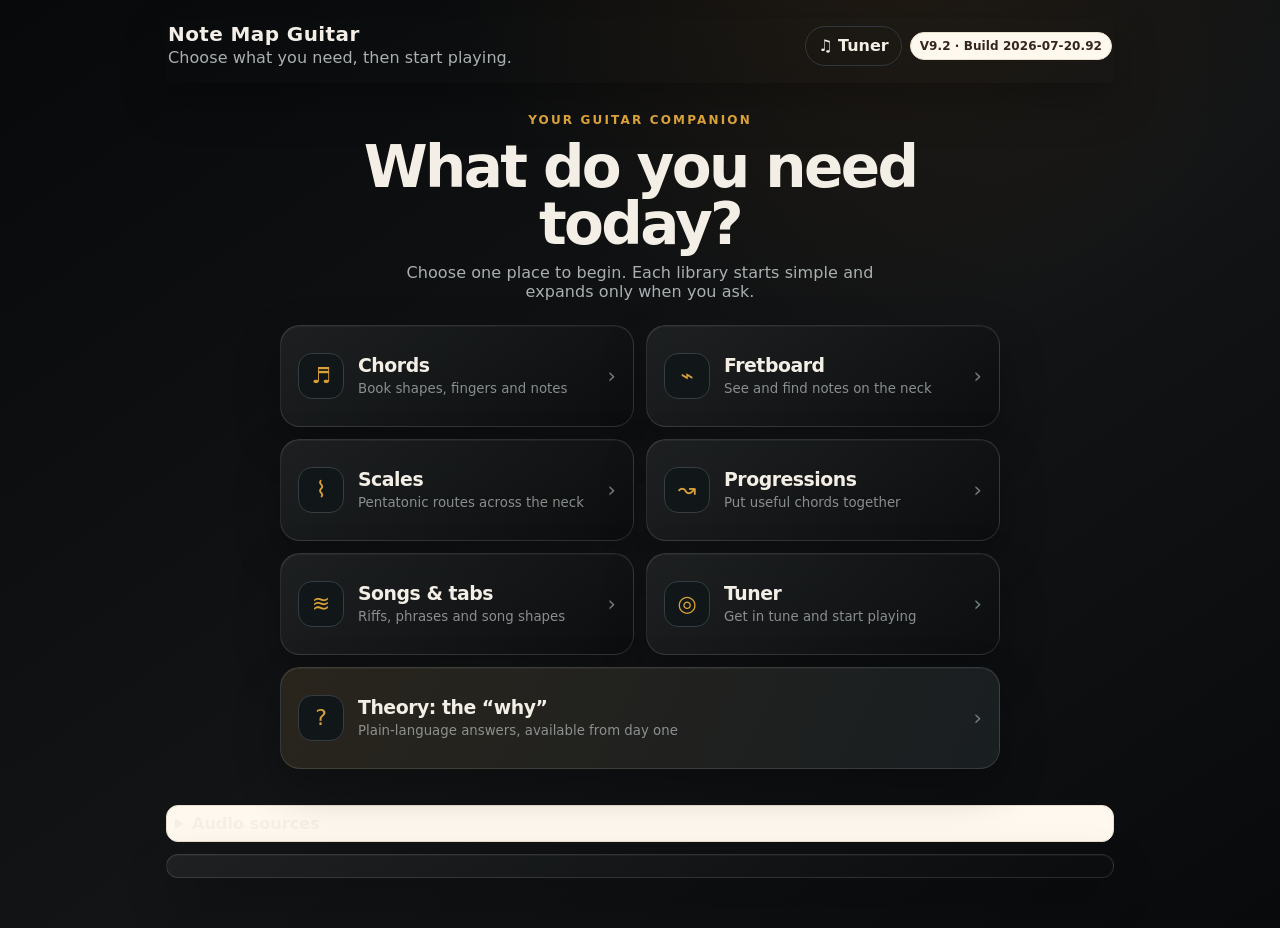
==== commit 5e1fdfa8: "Add files via upload" ====
--- a/index.html
+++ b/index.html
@@ -7,7 +7,7 @@
 <meta name="apple-mobile-web-app-capable" content="yes" />
 <meta name="apple-mobile-web-app-title" content="Note Map" />
 <link rel="manifest" href="manifest.webmanifest" />
-<title>Note Map Guitar V9.1</title>
+<title>Note Map Guitar V9.2</title>
 <style>
 *{box-sizing:border-box}
 body{margin:0;background:#f6f3ee;color:#221f1c;font-family:system-ui,-apple-system,BlinkMacSystemFont,"Segoe UI",sans-serif;-webkit-text-size-adjust:100%}
@@ -458,7 +458,7 @@
 .recording-badge{display:inline-flex;align-items:center;height:28px;padding:0 10px;border:1px solid rgba(232,174,60,.38);border-radius:999px;background:rgba(232,174,60,.08);color:#e9ba58;font-size:10px;font-weight:900;letter-spacing:.11em;white-space:nowrap}
 .audio-card #playCurrent{background:linear-gradient(180deg,#f2bd50,#bb7414);color:#1b1005;border-color:#ffd67c;box-shadow:0 7px 20px rgba(173,99,11,.24)}
 
-/* V9.1 — recorded-source audio expansion */
+/* V9.2 — coherent 24-chord recorded guitar library */
 :root{--paper:#f4efe4;--ink:#f4f0e7;--amber:#e9aa32;--panel:rgba(16,17,18,.88);--line:rgba(255,255,255,.12)}
 body{background:radial-gradient(circle at 70% -10%,rgba(111,71,25,.2),transparent 34%),linear-gradient(145deg,#07090a,#121416 55%,#080a0b);letter-spacing:.005em}
 header{background:linear-gradient(180deg,rgba(13,15,16,.96),rgba(7,9,10,.92));border-bottom:1px solid rgba(255,255,255,.12);box-shadow:0 18px 45px rgba(0,0,0,.25)}
@@ -483,7 +483,7 @@
 <main class="app">
 <header class="v6-header">
 <div><h1>Note Map Guitar</h1><p id="routeSubtitle">Learn one small thing, or explore the neck.</p></div>
-<div class="header-actions"><button id="v6HomeBtn" class="soft-button hidden">Home</button><button id="openTunerBtn" class="tuner-button">♫ Tuner</button><b id="buildLabel">V9.1 · Build 2026-07-20.91</b></div>
+<div class="header-actions"><button id="v6HomeBtn" class="soft-button hidden">Home</button><button id="openTunerBtn" class="tuner-button">♫ Tuner</button><b id="buildLabel">V9.2 · Build 2026-07-20.92</b></div>
 </header>
 <section class="hint v6-build-note">V6 Learn & Explore · <button id="clearCachedVersion" class="link-button" type="button">Clear cached version / reload</button></section>
 <section id="tunerScreen" class="tuner-screen hidden" aria-live="polite">
@@ -647,7 +647,7 @@
 <button id="exitLesson" class="soft-button">Back to learning path</button>
 </section>
 <section class="card audio-card compact-toolbar"><span id="actionTitle" class="action-title"></span><span id="focusMeta" class="focus-meta"></span><button id="exploreScaleBtn" class="task-btn hidden">Explore</button><button id="practiceScaleBtn" class="task-btn hidden">Practice</button><button id="hearKeyBtn" class="task-btn hidden">Hear</button><label id="inlineChordLabelsWrap" class="inline-select hidden">Show<select id="inlineChordLabels"><option value="fingers">Finger numbers</option><option value="notes">Note names</option></select></label><button id="toggleInlineLabels" class="hidden">Notes</button><button id="prevInlineShape" class="hidden">‹ Shape</button><button id="nextInlineShape" class="hidden">Shape ›</button><button id="prevInlineChord" class="hidden">‹ Chord</button><button id="nextInlineChord" class="hidden">Chord ›</button><button id="loopProgression" class="hidden">Loop</button><button id="prevInlineProgShape" class="hidden">‹ Shape</button><button id="nextInlineProgShape" class="hidden">Shape ›</button><button id="prevCoachPattern" class="hidden">‹ Pattern</button><button id="nextCoachPattern" class="hidden">Pattern ›</button><button id="prevCoachRoot" class="hidden">‹ Chord</button><button id="nextCoachRoot" class="hidden">Chord ›</button><button id="prevCoachChordType" class="hidden">‹ Type</button><button id="nextCoachChordType" class="hidden">Type ›</button><button id="playCurrent">▶ Play chord</button><span class="recording-badge" title="Recorded chord audio is used whenever a verified reusable source is available">RECORDED GUITAR</span><button id="playPhrase">Hear phrase</button><button id="newPhrase" class="hidden">New phrase</button><button id="toggleDiagramView" class="hidden">Diagram</button><button id="markStepDone" class="hidden">Mark done</button><span id="audioHint"></span><div id="inlineProgression" class="inline-prog hidden"></div></section>
-<details class="more-options" style="margin:-4px 0 12px"><summary>Audio sources</summary><p style="margin:8px 0 0;color:#6d6258;font-size:13px">Major-chord recordings: WBOSITG, public domain, Wikimedia Commons. Minor recorded source: “C minor chord with third high and low” by Kaernbach, CC BY 3.0; other minor roots are temporarily pitch-matched from that recording. Unavailable chord qualities use the app’s synthesized-guitar fallback.</p></details>
+<details class="more-options" style="margin:-4px 0 12px"><summary>Audio sources</summary><p style="margin:8px 0 0;color:#6d6258;font-size:13px">All twelve major and all twelve minor chords use the coherent GuitarStrum recording set by godlesswonder, released under CC0. Each sample comes from the same Fender Stratocaster session and is bundled locally for reliable playback. Seventh, suspended and other chord qualities use the app’s synthesized-guitar fallback.</p></details>
 <section class="neck"><div id="board"></div></section>
 <section class="card"><button id="toggleDetails">Show coaching notes</button></section>
 <section class="practice-card lesson-extra hidden">
@@ -746,7 +746,7 @@
  els.qaDebug.classList.toggle("hidden",!enabled);
  if(!enabled)return;
  els.qaDebugText.textContent=[
-  `Build: V9.1 · 2026-07-20`,
+  `Build: V9.2 · 2026-07-20`,
   `Route: ${appState.route}`,
   `Activity: ${appState.activity}`,
   `Lesson: ${appState.guidedStep||"none"}`,
@@ -895,7 +895,7 @@
 ["A","B","C","D","E","F","G"].forEach(n=>{let o=document.createElement("option");o.value=n;o.textContent=n;els.coachNote.appendChild(o)});
 els.key.value=els.progKey.value=els.chordRoot.value=els.coachRoot.value=els.coachNote.value=els.soloKey.value="A";
 els.scale.value="minorPent"; els.shapeStyle.value="open"; els.progStyle.value="all"; els.overlay.value="none";
-try{let saved=JSON.parse(localStorage.getItem("noteMapGuitar49")||"{}"); if(saved.key)els.key.value=saved.key; if(saved.scale)els.scale.value=saved.scale;}catch(e){}
+try{let saved=JSON.parse(localStorage.getItem("noteMapGuitar52")||"{}"); if(saved.key)els.key.value=saved.key; if(saved.scale)els.scale.value=saved.scale;}catch(e){}
 function flats(k){return k.includes("b")||["F","Bb","Eb","Ab","Db","Gb"].includes(k)}
 function idx(n){let i=N.indexOf(n);return i>=0?i:NF.indexOf(n)}
 function nm(i,k="C"){let a=flats(k)?NF:N;return a[((i%12)+12)%12]}
@@ -1232,31 +1232,21 @@
   src.start(when);src.stop(when+Math.max(.9,dur)+.18)
 }
 const RECORDED_CHORDS={
-  "A major":{url:"https://upload.wikimedia.org/wikipedia/commons/3/34/A-major.ogg",license:"Public domain",author:"WBOSITG",style:"acoustic guitar"},
-  "B major":{url:"https://upload.wikimedia.org/wikipedia/commons/9/9b/B-major.ogg",license:"Public domain",author:"WBOSITG",style:"acoustic guitar"},
-  "C major":{url:"https://upload.wikimedia.org/wikipedia/commons/3/32/C-major.ogg",license:"Public domain",author:"WBOSITG",style:"acoustic guitar"},
-  "D major":{url:"https://upload.wikimedia.org/wikipedia/commons/4/4b/D-major.ogg",license:"Public domain",author:"WBOSITG",style:"acoustic guitar"},
-  "E major":{url:"https://upload.wikimedia.org/wikipedia/commons/8/8c/E-major.ogg",license:"Public domain",author:"WBOSITG",style:"acoustic guitar"},
-  "F major":{url:"https://upload.wikimedia.org/wikipedia/commons/c/cf/F-major.ogg",license:"Public domain",author:"WBOSITG",style:"acoustic guitar"},
-  "G major":{url:"https://upload.wikimedia.org/wikipedia/commons/4/4e/G-major.ogg",license:"Public domain",author:"WBOSITG",style:"acoustic guitar"},
-  "C minor":{url:"https://upload.wikimedia.org/wikipedia/commons/8/8c/C_minor_chord_with_third_high_and_low.ogg",license:"CC BY 3.0",author:"Kaernbach",style:"recorded minor chord",baseRoot:"C"}
+  "A major":"A-major.ogg","A♯ major":"A-sharp-major.ogg","B♭ major":"A-sharp-major.ogg","B major":"B-major.ogg",
+  "C major":"C-major.ogg","C♯ major":"C-sharp-major.ogg","D♭ major":"C-sharp-major.ogg","D major":"D-major.ogg",
+  "D♯ major":"D-sharp-major.ogg","E♭ major":"D-sharp-major.ogg","E major":"E-major.ogg","F major":"F-major.ogg",
+  "F♯ major":"F-sharp-major.ogg","G♭ major":"F-sharp-major.ogg","G major":"G-major.ogg","G♯ major":"G-sharp-major.ogg","A♭ major":"G-sharp-major.ogg",
+  "A minor":"A-minor.ogg","A♯ minor":"A-sharp-minor.ogg","B♭ minor":"A-sharp-minor.ogg","B minor":"B-minor.ogg",
+  "C minor":"C-minor.ogg","C♯ minor":"C-sharp-minor.ogg","D♭ minor":"C-sharp-minor.ogg","D minor":"D-minor.ogg",
+  "D♯ minor":"D-sharp-minor.ogg","E♭ minor":"D-sharp-minor.ogg","E minor":"E-minor.ogg","F minor":"F-minor.ogg",
+  "F♯ minor":"F-sharp-minor.ogg","G♭ minor":"F-sharp-minor.ogg","G minor":"G-minor.ogg","G♯ minor":"G-sharp-minor.ogg","A♭ minor":"G-sharp-minor.ogg"
 };
-const ROOT_SEMITONES={C:0,"C♯":1,"D♭":1,D:2,"D♯":3,"E♭":3,E:4,F:5,"F♯":6,"G♭":6,G:7,"G♯":8,"A♭":8,A:9,"A♯":10,"B♭":10,B:11};
 let recordedChordAudio=null;
 let recordedStopTimer=null;
-let recordedChordCredit="";
+let recordedChordCredit="godlesswonder · CC0";
 function recordedChordEntry(root,q){
-  const exact=RECORDED_CHORDS[`${root} ${q}`];
-  if(exact)return {...exact,rate:1,transposed:false};
-  // Wikimedia currently provides one verified reusable minor-chord recording in this build.
-  // Re-pitch that recorded source for the remaining minor roots rather than switching instruments.
-  if(q==="minor"){
-    const source=RECORDED_CHORDS["C minor"];
-    const delta=((ROOT_SEMITONES[root]??0)-ROOT_SEMITONES.C+12)%12;
-    const signed=delta>6?delta-12:delta;
-    return {...source,rate:Math.pow(2,signed/12),transposed:root!=="C"};
-  }
-  return null;
+  const file=RECORDED_CHORDS[`${root} ${q}`];
+  return file?{url:`audio/chords/${file}`,author:"godlesswonder",license:"CC0",style:"Fender Stratocaster strum pattern"}:null;
 }
 function stopRecordedChord(){
   if(recordedStopTimer){clearTimeout(recordedStopTimer);recordedStopTimer=null}
@@ -1270,14 +1260,11 @@
     const audio=new Audio(entry.url);
     recordedChordAudio=audio;
     audio.preload="auto";
-    audio.crossOrigin="anonymous";
-    audio.volume=options.loop?.76:.88;
-    audio.playbackRate=entry.rate||1;
+    audio.volume=options.loop?.78:.9;
     recordedChordCredit=`${entry.author} · ${entry.license}`;
     const promise=audio.play();
     if(promise&&promise.catch)promise.catch(()=>{});
-    const baseMs=options.loop?2450:4300;
-    recordedStopTimer=setTimeout(()=>{if(recordedChordAudio===audio)stopRecordedChord()},baseMs/Math.max(.75,audio.playbackRate));
+    recordedStopTimer=setTimeout(()=>{if(recordedChordAudio===audio)stopRecordedChord()},3980);
     return entry
   }catch(e){return false}
 }
@@ -1296,7 +1283,7 @@
 function playChord(root,q,options={}){
   const entry=playRecordedChord(root,q,options);
   if(entry){
-    const sourceLabel=entry.transposed?"recorded minor source · pitch-matched":"recorded chord";
+    const sourceLabel="recorded guitar";
     syncState({audioTarget:`${root} ${q} — ${sourceLabel}`});
     if(els.audioHint)els.audioHint.textContent=options.loop?`${sourceLabel} loop`:`${sourceLabel} · ${recordedChordCredit}`;
     return
@@ -1844,13 +1831,13 @@
   progressionLoopTimer=setInterval(()=>{
     stepProgressionChord(1);
     window.setTimeout(()=>playCurrentSound({loop:true}),70);
-  },2400);
+  },4000);
 }
 function render(){setVis(); if(!(els.skillLevel.value==="manual"&&els.mode.value==="progression"))stopProgressionLoop(); if(els.mode.value==="map")renderMap(); else if(els.mode.value==="chord")renderChord(); else if(els.mode.value==="progression")renderProg(); else renderSolo(); updateAudioControls()}
 ["key","scale","overlay","display","pattern","mapWindow","scaleAction","mode","chordRoot","chordType","shapeStyle","chordLabels","chordWindow","progKey","progType","progStyle","progLabels","near","soloKey","soloScale","soloBlueprint","soloArea"].forEach(id=>els[id].addEventListener("change",()=>{
   if(["chordRoot","chordType","shapeStyle"].includes(id))shapeIdx=0;
   if(["progKey","progType","progStyle","near"].includes(id)){progChordIdx=0;progShapeOffset=0;progAnchorFret=null}
-  try{localStorage.setItem("noteMapGuitar49",JSON.stringify({key:els.key.value,scale:els.scale.value}))}catch(e){}
+  try{localStorage.setItem("noteMapGuitar52",JSON.stringify({key:els.key.value,scale:els.scale.value}))}catch(e){}
   render()
 }));
 els.prevShape.onclick=()=>stepChordShape(-1);
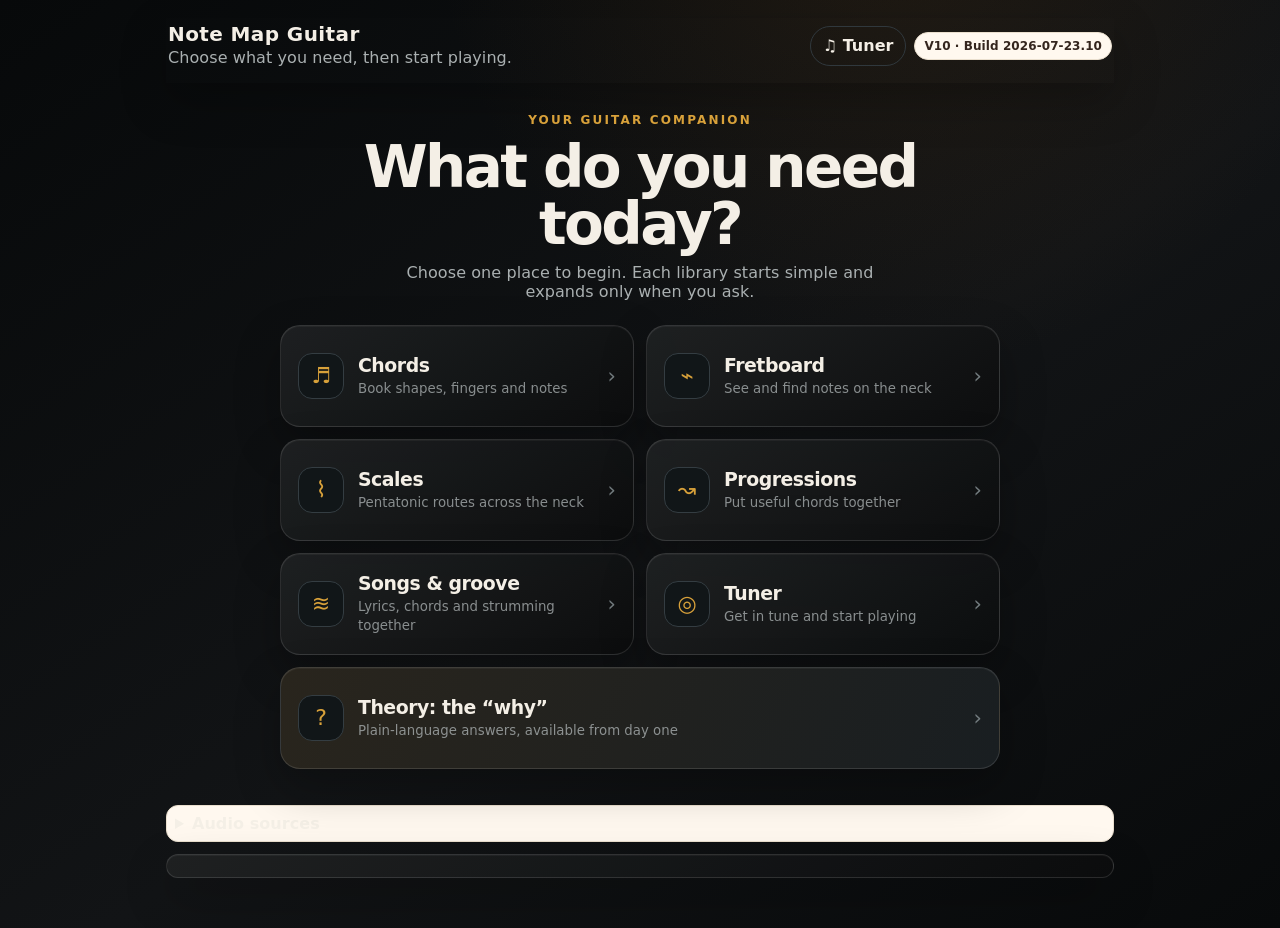
==== commit ceb0e349: "Add files via upload" ====
--- a/index.html
+++ b/index.html
@@ -7,7 +7,7 @@
 <meta name="apple-mobile-web-app-capable" content="yes" />
 <meta name="apple-mobile-web-app-title" content="Note Map" />
 <link rel="manifest" href="manifest.webmanifest" />
-<title>Note Map Guitar V9.2</title>
+<title>Note Map Guitar V10</title>
 <style>
 *{box-sizing:border-box}
 body{margin:0;background:#f6f3ee;color:#221f1c;font-family:system-ui,-apple-system,BlinkMacSystemFont,"Segoe UI",sans-serif;-webkit-text-size-adjust:100%}
@@ -458,7 +458,7 @@
 .recording-badge{display:inline-flex;align-items:center;height:28px;padding:0 10px;border:1px solid rgba(232,174,60,.38);border-radius:999px;background:rgba(232,174,60,.08);color:#e9ba58;font-size:10px;font-weight:900;letter-spacing:.11em;white-space:nowrap}
 .audio-card #playCurrent{background:linear-gradient(180deg,#f2bd50,#bb7414);color:#1b1005;border-color:#ffd67c;box-shadow:0 7px 20px rgba(173,99,11,.24)}
 
-/* V9.2 — coherent 24-chord recorded guitar library */
+/* V10 — songs, groove notation and navigation QA */
 :root{--paper:#f4efe4;--ink:#f4f0e7;--amber:#e9aa32;--panel:rgba(16,17,18,.88);--line:rgba(255,255,255,.12)}
 body{background:radial-gradient(circle at 70% -10%,rgba(111,71,25,.2),transparent 34%),linear-gradient(145deg,#07090a,#121416 55%,#080a0b);letter-spacing:.005em}
 header{background:linear-gradient(180deg,rgba(13,15,16,.96),rgba(7,9,10,.92));border-bottom:1px solid rgba(255,255,255,.12);box-shadow:0 18px 45px rgba(0,0,0,.25)}
@@ -477,15 +477,21 @@
 .v8-home-grid{gap:16px}.v8-section-shell{max-width:1120px;margin-inline:auto}.compact-toolbar{backdrop-filter:blur(16px)}
 @media(max-width:760px){.v8-home-grid{gap:10px}.recording-badge{display:none}.card,.v8-card{border-radius:16px}}
 
+
+/* V10 song groove trial */
+.song-picker{display:flex;gap:8px;flex-wrap:wrap;margin:0 0 18px}.song-picker button{background:transparent;color:var(--ink);border:1px solid var(--line);padding:10px 14px}.song-picker button.active{background:var(--amber);color:#211508;border-color:var(--amber)}
+.song-workspace{display:grid;grid-template-columns:minmax(0,1.25fr) minmax(280px,.75fr);gap:16px}.song-panel{background:linear-gradient(145deg,rgba(31,33,34,.94),rgba(12,13,14,.94));border:1px solid var(--line);border-radius:18px;padding:18px}.song-meta{display:flex;gap:8px;flex-wrap:wrap;margin-bottom:16px}.song-meta span{font-size:12px;font-weight:800;padding:6px 9px;border-radius:999px;background:rgba(233,170,50,.1);border:1px solid rgba(233,170,50,.28);color:#f1c46d}.song-view-tabs{display:flex;gap:8px;margin:0 0 14px}.song-view-tabs button{background:transparent;color:var(--ink);border:1px solid var(--line);padding:9px 12px}.song-view-tabs button.active{border-color:var(--amber);color:#ffd47f}.lyric-sheet{font-size:18px;line-height:1.9}.lyric-line{margin:0 0 5px}.lyric-line .chord{display:inline-block;color:#f3b647;font-size:12px;font-weight:900;vertical-align:top;transform:translateY(-.65em);margin-right:3px;min-width:22px}.groove-grid{display:grid;grid-template-columns:repeat(8,minmax(44px,1fr));gap:7px;margin-top:12px}.groove-step{min-height:84px;border-radius:12px;border:1px solid var(--line);background:rgba(255,255,255,.025);display:flex;flex-direction:column;align-items:center;justify-content:center;gap:4px}.groove-step.rest{opacity:.38}.groove-beat{font-size:10px;opacity:.6}.groove-arrow{font-size:28px;font-weight:900;line-height:1}.groove-zone{font-size:10px;letter-spacing:.08em;text-transform:uppercase}.groove-accent{color:#f4b643}.groove-note{margin-top:12px;font-size:13px;opacity:.72;line-height:1.5}.song-source{font-size:11px;opacity:.58;margin-top:14px}.song-empty{padding:28px;border:1px dashed var(--line);border-radius:16px;text-align:center;opacity:.75}.song-legend{display:flex;gap:12px;flex-wrap:wrap;font-size:12px;opacity:.75;margin-top:12px}
+@media(max-width:780px){.song-workspace{grid-template-columns:1fr}.groove-grid{grid-template-columns:repeat(4,1fr)}.lyric-sheet{font-size:16px}.song-panel{padding:14px}}
+
 </style>
 </head>
 <body>
 <main class="app">
 <header class="v6-header">
 <div><h1>Note Map Guitar</h1><p id="routeSubtitle">Learn one small thing, or explore the neck.</p></div>
-<div class="header-actions"><button id="v6HomeBtn" class="soft-button hidden">Home</button><button id="openTunerBtn" class="tuner-button">♫ Tuner</button><b id="buildLabel">V9.2 · Build 2026-07-20.92</b></div>
+<div class="header-actions"><button id="v6HomeBtn" class="soft-button hidden">Home</button><button id="openTunerBtn" class="tuner-button">♫ Tuner</button><b id="buildLabel">V10 · Build 2026-07-23.10</b></div>
 </header>
-<section class="hint v6-build-note">V6 Learn & Explore · <button id="clearCachedVersion" class="link-button" type="button">Clear cached version / reload</button></section>
+<section class="hint v6-build-note">V10 Songs & Groove · <button id="clearCachedVersion" class="link-button" type="button">Clear cached version / reload</button></section>
 <section id="tunerScreen" class="tuner-screen hidden" aria-live="polite">
   <div class="tuner-panel">
     <div class="tuner-top"><button id="returnFromTuner" class="return-link">‹ Return to App</button><label>Tuning: <select id="tunerPreset"><option value="standard">Standard</option><option value="dropD">Drop D</option></select></label></div>
@@ -533,7 +539,7 @@
     <button class="v8-card" data-section="fretboard"><span class="v8-icon">⌁</span><span><strong>Fretboard</strong><small>See and find notes on the neck</small></span><span class="v8-arrow">›</span></button>
     <button class="v8-card" data-section="scales"><span class="v8-icon">⌇</span><span><strong>Scales</strong><small>Pentatonic routes across the neck</small></span><span class="v8-arrow">›</span></button>
     <button class="v8-card" data-section="progressions"><span class="v8-icon">↝</span><span><strong>Progressions</strong><small>Put useful chords together</small></span><span class="v8-arrow">›</span></button>
-    <button class="v8-card" data-section="songs"><span class="v8-icon">≋</span><span><strong>Songs & tabs</strong><small>Riffs, phrases and song shapes</small></span><span class="v8-arrow">›</span></button>
+    <button class="v8-card" data-section="songs"><span class="v8-icon">≋</span><span><strong>Songs & groove</strong><small>Lyrics, chords and strumming together</small></span><span class="v8-arrow">›</span></button>
     <button class="v8-card" data-section="tuner"><span class="v8-icon">◎</span><span><strong>Tuner</strong><small>Get in tune and start playing</small></span><span class="v8-arrow">›</span></button>
     <button class="v8-card" data-section="theory"><span class="v8-icon">?</span><span><strong>Theory: the “why”</strong><small>Plain-language answers, available from day one</small></span><span class="v8-arrow">›</span></button>
   </div>
@@ -746,7 +752,7 @@
  els.qaDebug.classList.toggle("hidden",!enabled);
  if(!enabled)return;
  els.qaDebugText.textContent=[
-  `Build: V9.2 · 2026-07-20`,
+  `Build: V10 · 2026-07-23`,
   `Route: ${appState.route}`,
   `Activity: ${appState.activity}`,
   `Lesson: ${appState.guidedStep||"none"}`,
@@ -2042,18 +2048,40 @@
   [{label:"12-bar blues",sub:"A complete blues form",action:"prog-blues"},{label:"Minor walk-down",sub:"A familiar descending sound",action:"prog-minor"}],
   [{label:"Andalusian cadence",sub:"The dramatic minor sequence",action:"prog-andalusian"},{label:"Jazz turnaround",sub:"I · vi · ii · V",action:"prog-turnaround"}]
  ]},
- songs:{title:"Songs & tabs",intro:"Short, playable ideas—not a giant song database.",tiers:[
-  [{label:"Three-note phrases",sub:"Copy a short idea inside a real scale",action:"phrase"},{label:"Solo trainer",sub:"Question, answer and resolution",action:"solo"}],
-  [{label:"Tab view",sub:"See fret numbers as a playing route",action:"tab"},{label:"Rock progression",sub:"A strong movable-chord sequence",action:"prog-rock"}],
-  [{label:"Blues phrases",sub:"Build phrases around the blue note",action:"blues-phrase"}]
- ]},
+ songs:{title:"Songs & groove",intro:"See the words, chord changes and strumming language in one place.",songs:true},
  theory:{title:"From Sound to Fretboard",intro:"A connected theory sequence, from vibration to movable triads.",theory:true}
 };
 function v8Home(){document.body.classList.remove("v8-section-open","v8-focused");els.v8Focus.classList.add("hidden");setV6Route("home-route");els.v8Section.classList.add("hidden");els.v6Home.classList.remove("hidden")}
 function theorySectionHtml(section){return `<section class="v8-theory-sub"><h4>${section[0]}</h4><p>${section[1]}</p></section>`}
 function renderV8TheoryList(){v8TheoryReading=false;const tiers=[V8_THEORY.slice(0,5),V8_THEORY.slice(5,10),V8_THEORY.slice(10)];els.v8SectionContent.innerHTML=`<div class="v8-theory-chain"><strong>Sound → intervals → scales → keys → harmony → guitar geometry → voicings</strong><small>Open the sequence at the beginning, or jump directly to a chapter.</small></div><div class="v8-list">${tiers.map((tier,ti)=>`<div class="v8-tier ${ti===0?'revealed':''}" data-tier="${ti}">${tier.map((x,j)=>{const i=(ti===0?0:ti===1?5:10)+j;return `<button class="v8-item" data-theory-chapter="${i}"><span><strong>${i+1}. ${x.title}</strong><small>${x.subtitle}</small></span><span>›</span></button>`}).join('')}</div>`).join('')}</div><button class="v8-more" data-v8-more="1">Show me more</button>`}
 function renderV8Theory(){v8TheoryReading=true;const t=V8_THEORY[v8TheoryIndex];els.v8SectionContent.innerHTML=`<button class="v8-theory-contents" data-theory-list="1">☰ Theory contents</button><article class="v8-theory-card"><div class="v8-theory-count">Chapter ${v8TheoryIndex+1} of ${V8_THEORY.length}</div><h3>${t.title}</h3><p class="v8-theory-deck">${t.subtitle}</p>${t.sections.map(theorySectionHtml).join('')}</article><div class="v8-theory-nav"><button data-theory-nav="-1" ${v8TheoryIndex===0?'disabled':''}>‹ Previous</button><span>${v8TheoryIndex+1} / ${V8_THEORY.length}</span><button data-theory-nav="1" ${v8TheoryIndex===V8_THEORY.length-1?'disabled':''}>Next ›</button></div><select class="v8-theory-select" id="v8TheorySelect">${V8_THEORY.map((x,i)=>`<option value="${i}" ${i===v8TheoryIndex?'selected':''}>${i+1}. ${x.title}</option>`).join('')}</select>`}
-function openV8Section(name){if(name==="tuner"){els.openTunerBtn.click();return}const sec=V8_SECTIONS[name];if(!sec)return;document.body.classList.add("v8-section-open");els.v6Home.classList.add("hidden");els.v8Section.classList.remove("hidden");els.v8SectionTitle.textContent=sec.title;els.v8SectionIntro.textContent=sec.intro;if(sec.theory){renderV8TheoryList();return}els.v8SectionContent.innerHTML=`<div class="v8-list">${sec.tiers.map((tier,ti)=>`<div class="v8-tier ${ti===0?'revealed':''}" data-tier="${ti}">${tier.map(x=>`<button class="v8-item" data-v8-action="${x.action}"><span><strong>${x.label}</strong><small>${x.sub}</small></span><span>›</span></button>`).join('')}</div>`).join('')}</div>${sec.tiers.length>1?'<button class="v8-more" data-v8-more="1">Show me more</button>':''}`;window.scrollTo({top:0,behavior:"smooth"})}
+
+const V10_SONGS=[
+ {id:"amazing-grace",title:"Amazing Grace",key:"G",meter:"3/4",tempo:76,source:"Public-domain words and NEW BRITAIN melody; MIDI source available from Timeless Truths.",midiJson:"data/songs/amazing-grace-midi.json",groove:[
+  {beat:"1",dir:"down",zone:"full",accent:true},{beat:"2",dir:"down",zone:"mid"},{beat:"3",dir:"up",zone:"high"},
+  {beat:"1",dir:"down",zone:"full",accent:true},{beat:"2",dir:"down",zone:"mid"},{beat:"3",dir:"up",zone:"high"}
+ ],lines:[
+  [{c:"G",t:"Amazing grace! How sweet the sound"}],
+  [{c:"D",t:"That saved a wretch like me!"}],
+  [{c:"G",t:"I once was lost, but now am found;"}],
+  [{c:"C",t:"Was blind, but "},{c:"G",t:"now I "},{c:"D",t:"see."}]
+ ]},
+ {id:"trust-and-obey",title:"Trust and Obey",key:"G",meter:"4/4",tempo:92,source:"Public-domain hymn; MIDI source available from Timeless Truths.",midiJson:"data/songs/trust-and-obey-midi.json",groove:[
+  {beat:"1",dir:"down",zone:"full",accent:true},{beat:"&",dir:null,zone:""},{beat:"2",dir:"down",zone:"mid"},{beat:"&",dir:"up",zone:"high"},
+  {beat:"3",dir:"down",zone:"full",accent:true},{beat:"&",dir:null,zone:""},{beat:"4",dir:"down",zone:"mid"},{beat:"&",dir:"up",zone:"high"}
+ ],lines:[
+  [{c:"G",t:"When we walk with the Lord in the light of His Word,"}],
+  [{c:"D",t:"What a glory He sheds on our way!"}],
+  [{c:"G",t:"While we do His good will, He abides with us still,"}],
+  [{c:"D",t:"And with all who will "},{c:"G",t:"trust and obey."}]
+ ]}
+];
+let v10SongIndex=0,v10SongView="combined";
+function v10LyricHtml(song){return song.lines.map(parts=>`<div class="lyric-line">${parts.map(p=>`<span class="chord">${p.c||""}</span>${p.t}`).join("")}</div>`).join("")}
+function v10GrooveHtml(song){return `<div class="groove-grid">${song.groove.map(g=>`<div class="groove-step ${g.dir?'':'rest'}"><span class="groove-beat">${g.beat}</span><span class="groove-arrow ${g.accent?'groove-accent':''}">${g.dir==='down'?'↓':g.dir==='up'?'↑':'·'}</span><span class="groove-zone">${g.zone||'rest'}</span></div>`).join('')}</div><div class="song-legend"><span>↓ downstroke</span><span>↑ upstroke</span><span>amber = accent</span><span>full / mid / high = string area</span></div>`}
+function renderV10Songs(){const song=V10_SONGS[v10SongIndex];const showLyrics=v10SongView!=="groove",showGroove=v10SongView!=="lyrics";els.v8SectionContent.innerHTML=`<div class="song-picker">${V10_SONGS.map((x,i)=>`<button data-song-index="${i}" class="${i===v10SongIndex?'active':''}">${x.title}</button>`).join('')}</div><div class="song-view-tabs"><button data-song-view="combined" class="${v10SongView==='combined'?'active':''}">Lyrics + groove</button><button data-song-view="lyrics" class="${v10SongView==='lyrics'?'active':''}">Lyrics & chords</button><button data-song-view="groove" class="${v10SongView==='groove'?'active':''}">Groove only</button></div><div class="song-workspace">${showLyrics?`<article class="song-panel"><h3>${song.title}</h3><div class="song-meta"><span>Key ${song.key}</span><span>${song.meter}</span><span>${song.tempo} BPM</span></div><div class="lyric-sheet">${v10LyricHtml(song)}</div><div class="song-source">${song.source}</div></article>`:''}${showGroove?`<aside class="song-panel"><h3>Groove</h3><p>One repeating bar. The notation describes the playing gesture; playback and automation remain separate.</p>${v10GrooveHtml(song)}<p class="groove-note">Trial model: timing position, direction, string area and accent. Ring duration and muted/raked strokes can be added without changing the song screen.</p></aside>`:''}</div>`}
+
+function openV8Section(name){if(name==="tuner"){els.openTunerBtn.click();return}const sec=V8_SECTIONS[name];if(!sec)return;document.body.classList.add("v8-section-open");els.v6Home.classList.add("hidden");els.v8Section.classList.remove("hidden");els.v8SectionTitle.textContent=sec.title;els.v8SectionIntro.textContent=sec.intro;if(sec.theory){renderV8TheoryList();return}if(sec.songs){renderV10Songs();window.scrollTo({top:0,behavior:"smooth"});return}els.v8SectionContent.innerHTML=`<div class="v8-list">${sec.tiers.map((tier,ti)=>`<div class="v8-tier ${ti===0?'revealed':''}" data-tier="${ti}">${tier.map(x=>`<button class="v8-item" data-v8-action="${x.action}"><span><strong>${x.label}</strong><small>${x.sub}</small></span><span>›</span></button>`).join('')}</div>`).join('')}</div>${sec.tiers.length>1?'<button class="v8-more" data-v8-more="1">Show me more</button>':''}`;window.scrollTo({top:0,behavior:"smooth"})}
 const V8_LIBRARIES={
  "open-chords":{title:"Open Chords",subtitle:"Common book shapes",kind:"chord",items:[
   ["C","C major","major","open"],["A","A major","major","open"],["G","G major","major","open"],["E","E major","major","open"],["D","D major","major","open"],["Am","A minor","minor","open"],["Em","E minor","minor","open"],["Dm","D minor","minor","open"]]},
@@ -2083,7 +2111,7 @@
 }
 document.querySelectorAll("[data-section]").forEach(b=>b.onclick=()=>openV8Section(b.dataset.section));
 els.v8Back.onclick=v8Home;els.v6HomeBtn.onclick=v8Home;els.workbenchHome.onclick=v8Home;els.workbenchBack.onclick=v8Home;
-els.v8SectionContent.onclick=e=>{const more=e.target.closest("[data-v8-more]");if(more){const next=els.v8SectionContent.querySelector(".v8-tier:not(.revealed)");if(next)next.classList.add("revealed");if(!els.v8SectionContent.querySelector(".v8-tier:not(.revealed)")){more.textContent="All options shown";more.disabled=true}else more.textContent="Show me more";return}const chapter=e.target.closest("[data-theory-chapter]");if(chapter){v8TheoryIndex=Number(chapter.dataset.theoryChapter);renderV8Theory();window.scrollTo({top:0,behavior:"smooth"});return}if(e.target.closest("[data-theory-list]")){renderV8TheoryList();return}const nav=e.target.closest("[data-theory-nav]");if(nav&&!nav.disabled){v8TheoryIndex=Math.max(0,Math.min(V8_THEORY.length-1,v8TheoryIndex+Number(nav.dataset.theoryNav)));renderV8Theory();window.scrollTo({top:0,behavior:"smooth"});return}const a=e.target.closest("[data-v8-action]");if(a)runV8Action(a.dataset.v8Action)};
+els.v8SectionContent.onclick=e=>{const songPick=e.target.closest("[data-song-index]");if(songPick){v10SongIndex=Number(songPick.dataset.songIndex);renderV10Songs();return}const songView=e.target.closest("[data-song-view]");if(songView){v10SongView=songView.dataset.songView;renderV10Songs();return}const more=e.target.closest("[data-v8-more]");if(more){const next=els.v8SectionContent.querySelector(".v8-tier:not(.revealed)");if(next)next.classList.add("revealed");if(!els.v8SectionContent.querySelector(".v8-tier:not(.revealed)")){more.textContent="All options shown";more.disabled=true}else more.textContent="Show me more";return}const chapter=e.target.closest("[data-theory-chapter]");if(chapter){v8TheoryIndex=Number(chapter.dataset.theoryChapter);renderV8Theory();window.scrollTo({top:0,behavior:"smooth"});return}if(e.target.closest("[data-theory-list]")){renderV8TheoryList();return}const nav=e.target.closest("[data-theory-nav]");if(nav&&!nav.disabled){v8TheoryIndex=Math.max(0,Math.min(V8_THEORY.length-1,v8TheoryIndex+Number(nav.dataset.theoryNav)));renderV8Theory();window.scrollTo({top:0,behavior:"smooth"});return}const a=e.target.closest("[data-v8-action]");if(a)runV8Action(a.dataset.v8Action)};
 els.v8SectionContent.onchange=e=>{if(e.target.id==="v8TheorySelect"){v8TheoryIndex=Number(e.target.value);renderV8Theory()}};
 els.v8FocusBack.onclick=()=>{document.body.classList.remove("v8-focused");els.v8Focus.classList.add("hidden");openV8Section(v8ActiveLibrary&&["open-chords","power","sevenths","barre","sus","triads"].includes(v8ActiveLibrary)?"chords":v8ActiveLibrary&&["aminpent","amajpent","choose-minpent","blues","major-scale","minor-scale"].includes(v8ActiveLibrary)?"scales":"progressions")};
 els.v8ChoiceRow.onclick=e=>{const b=e.target.closest("[data-v8-choice]");if(!b)return;v8ActiveIndex=Number(b.dataset.v8Choice);v8RenderLibraryItem()};
